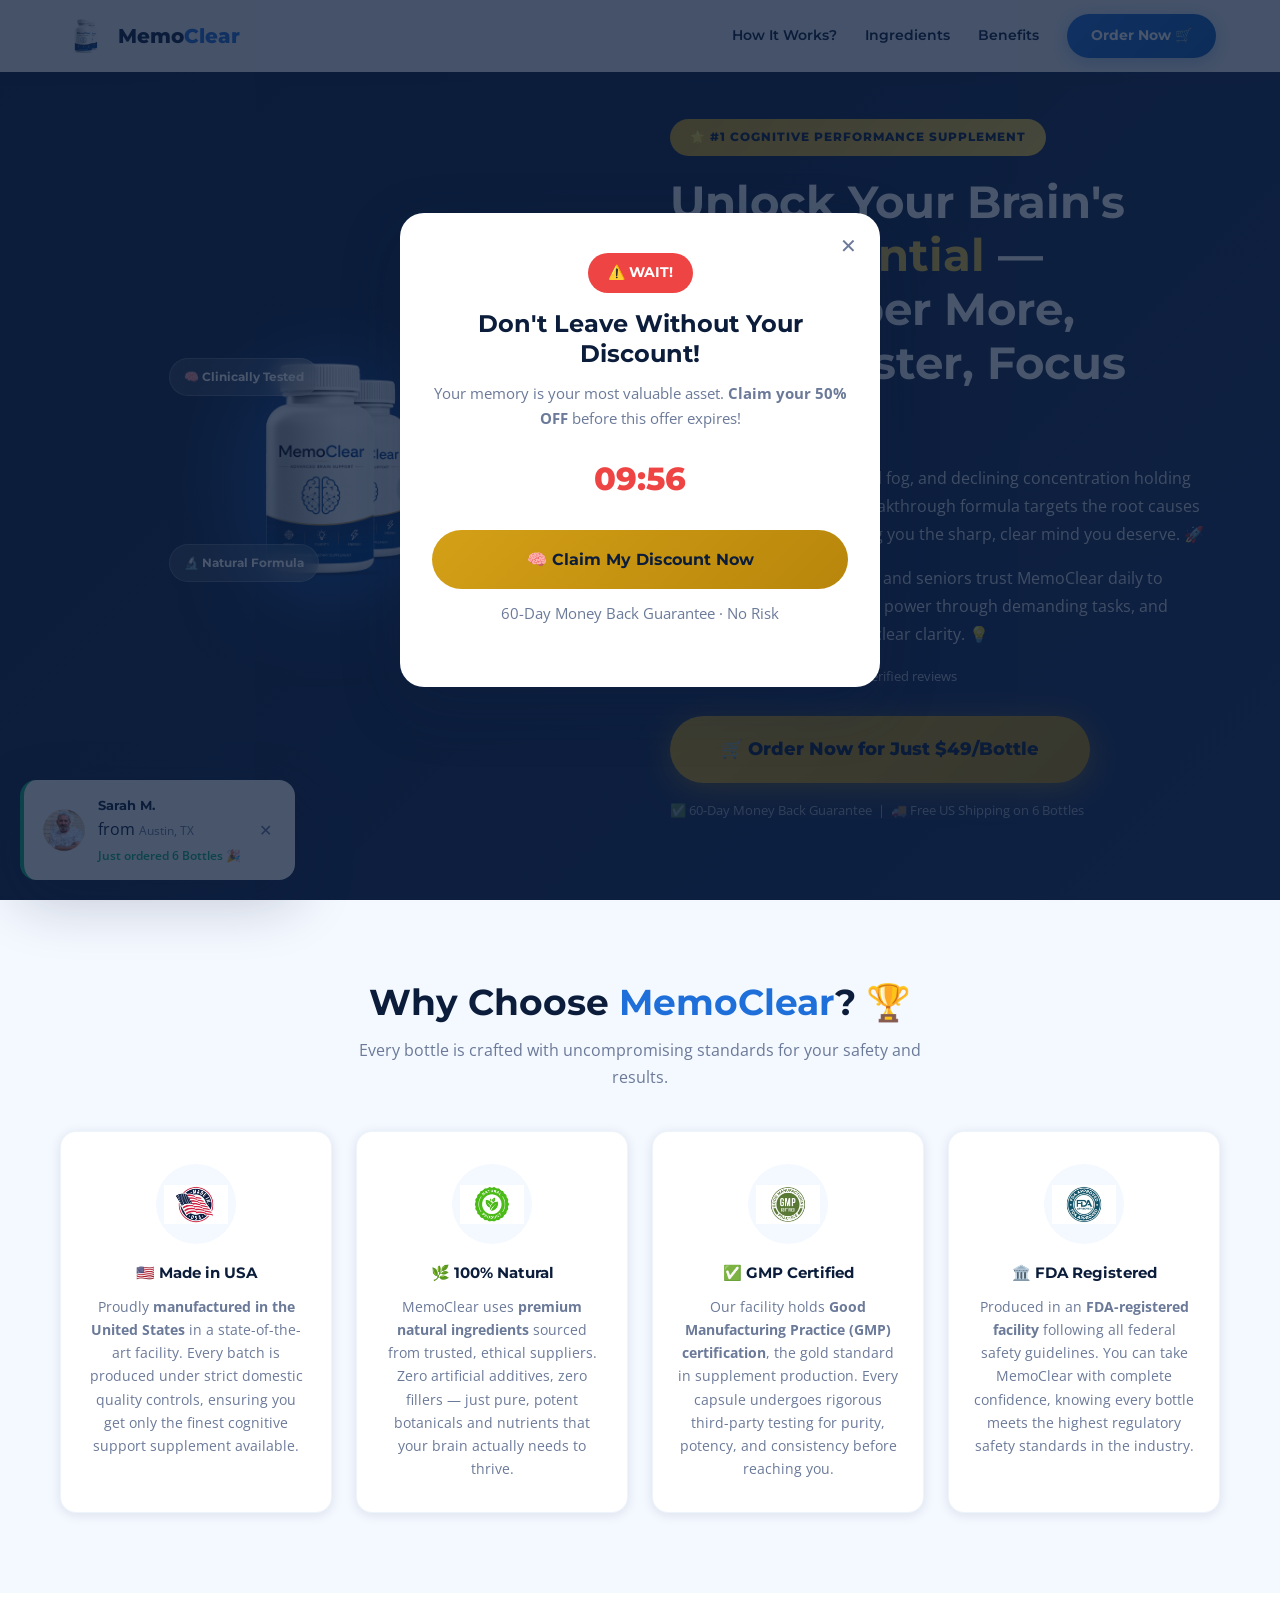
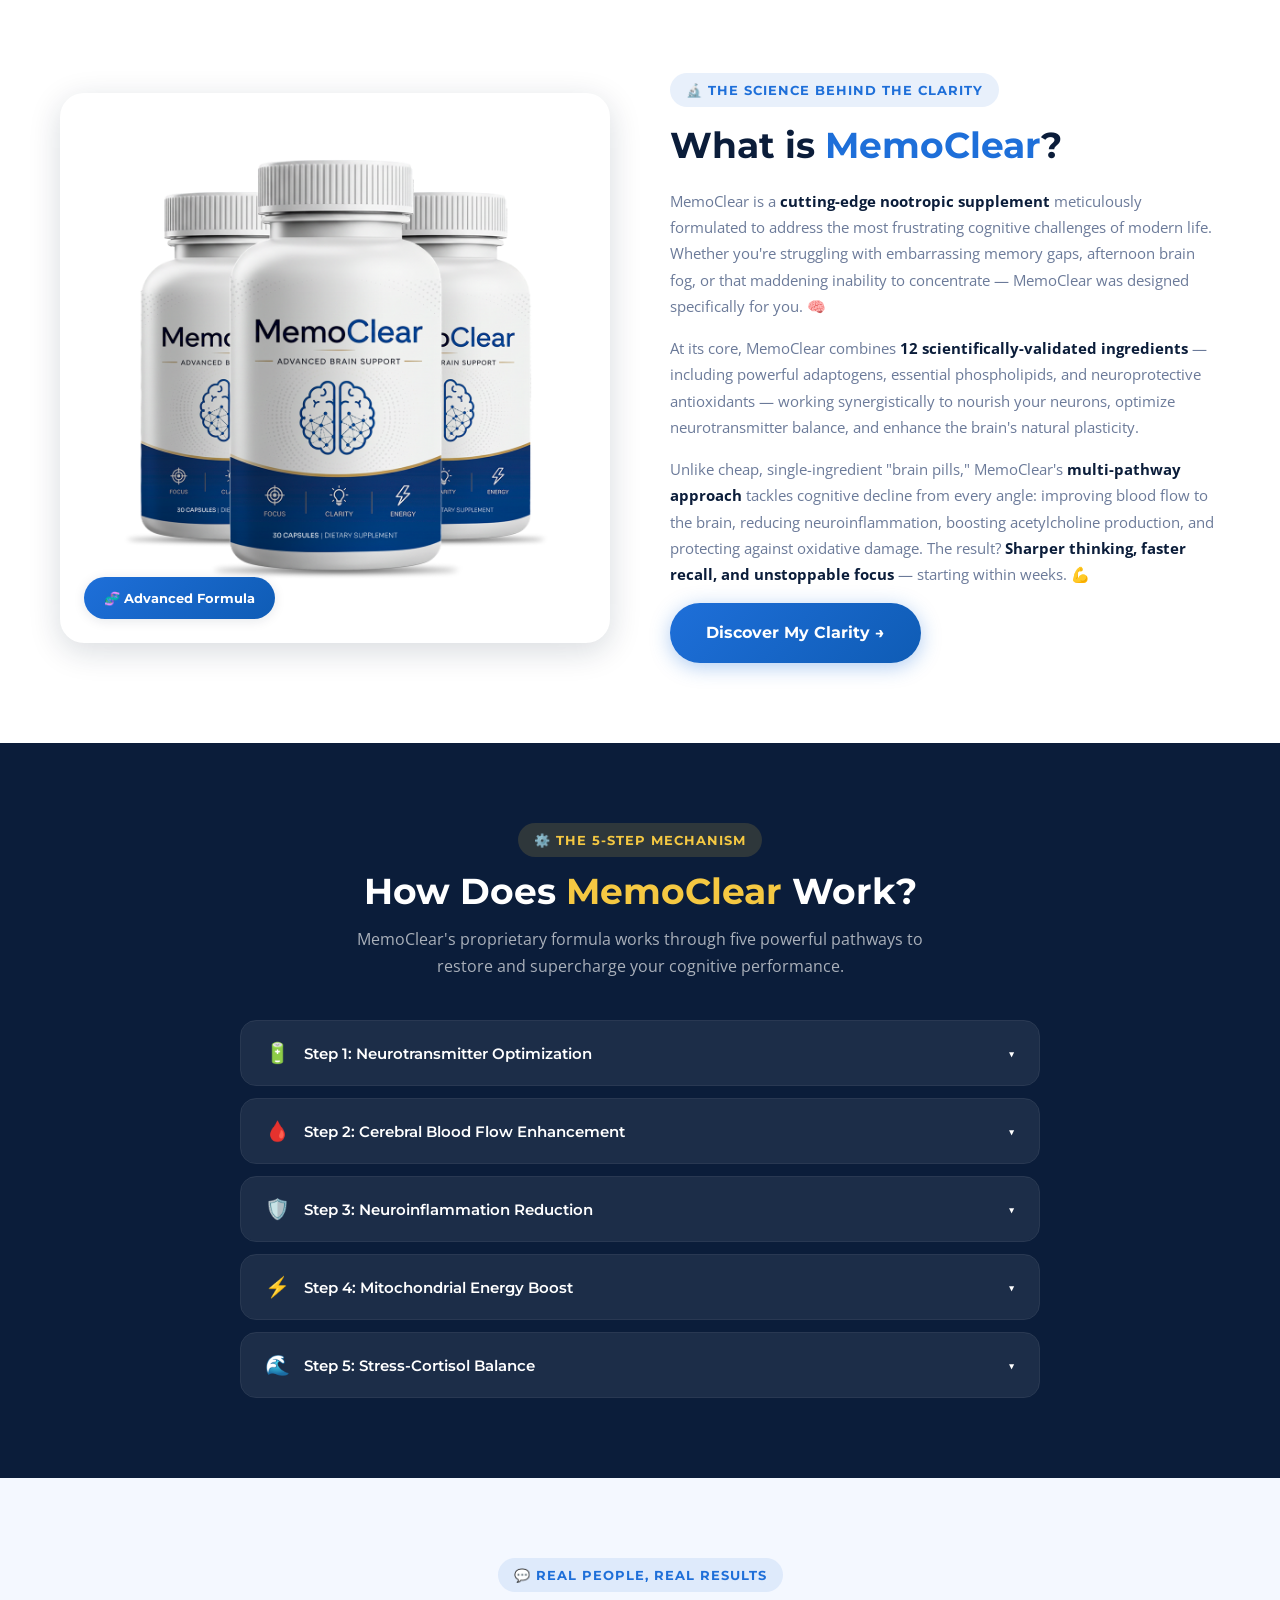
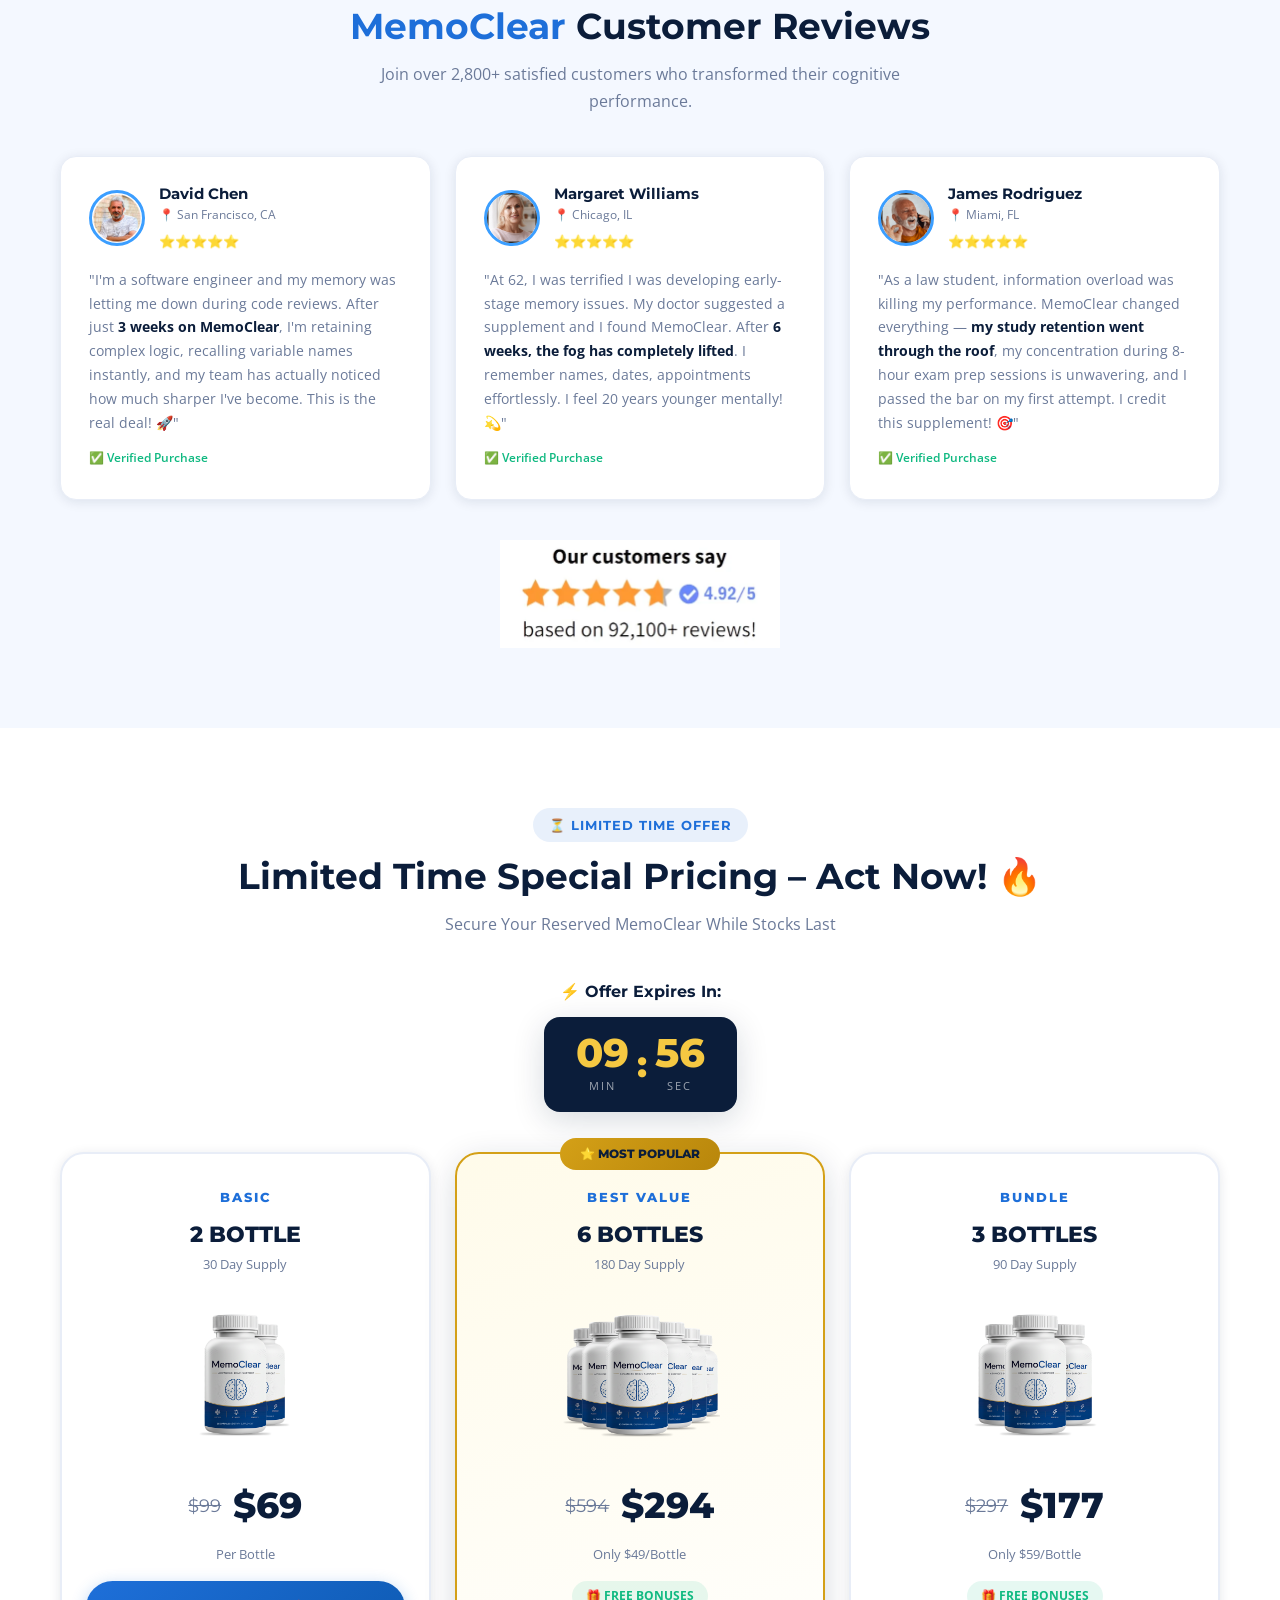
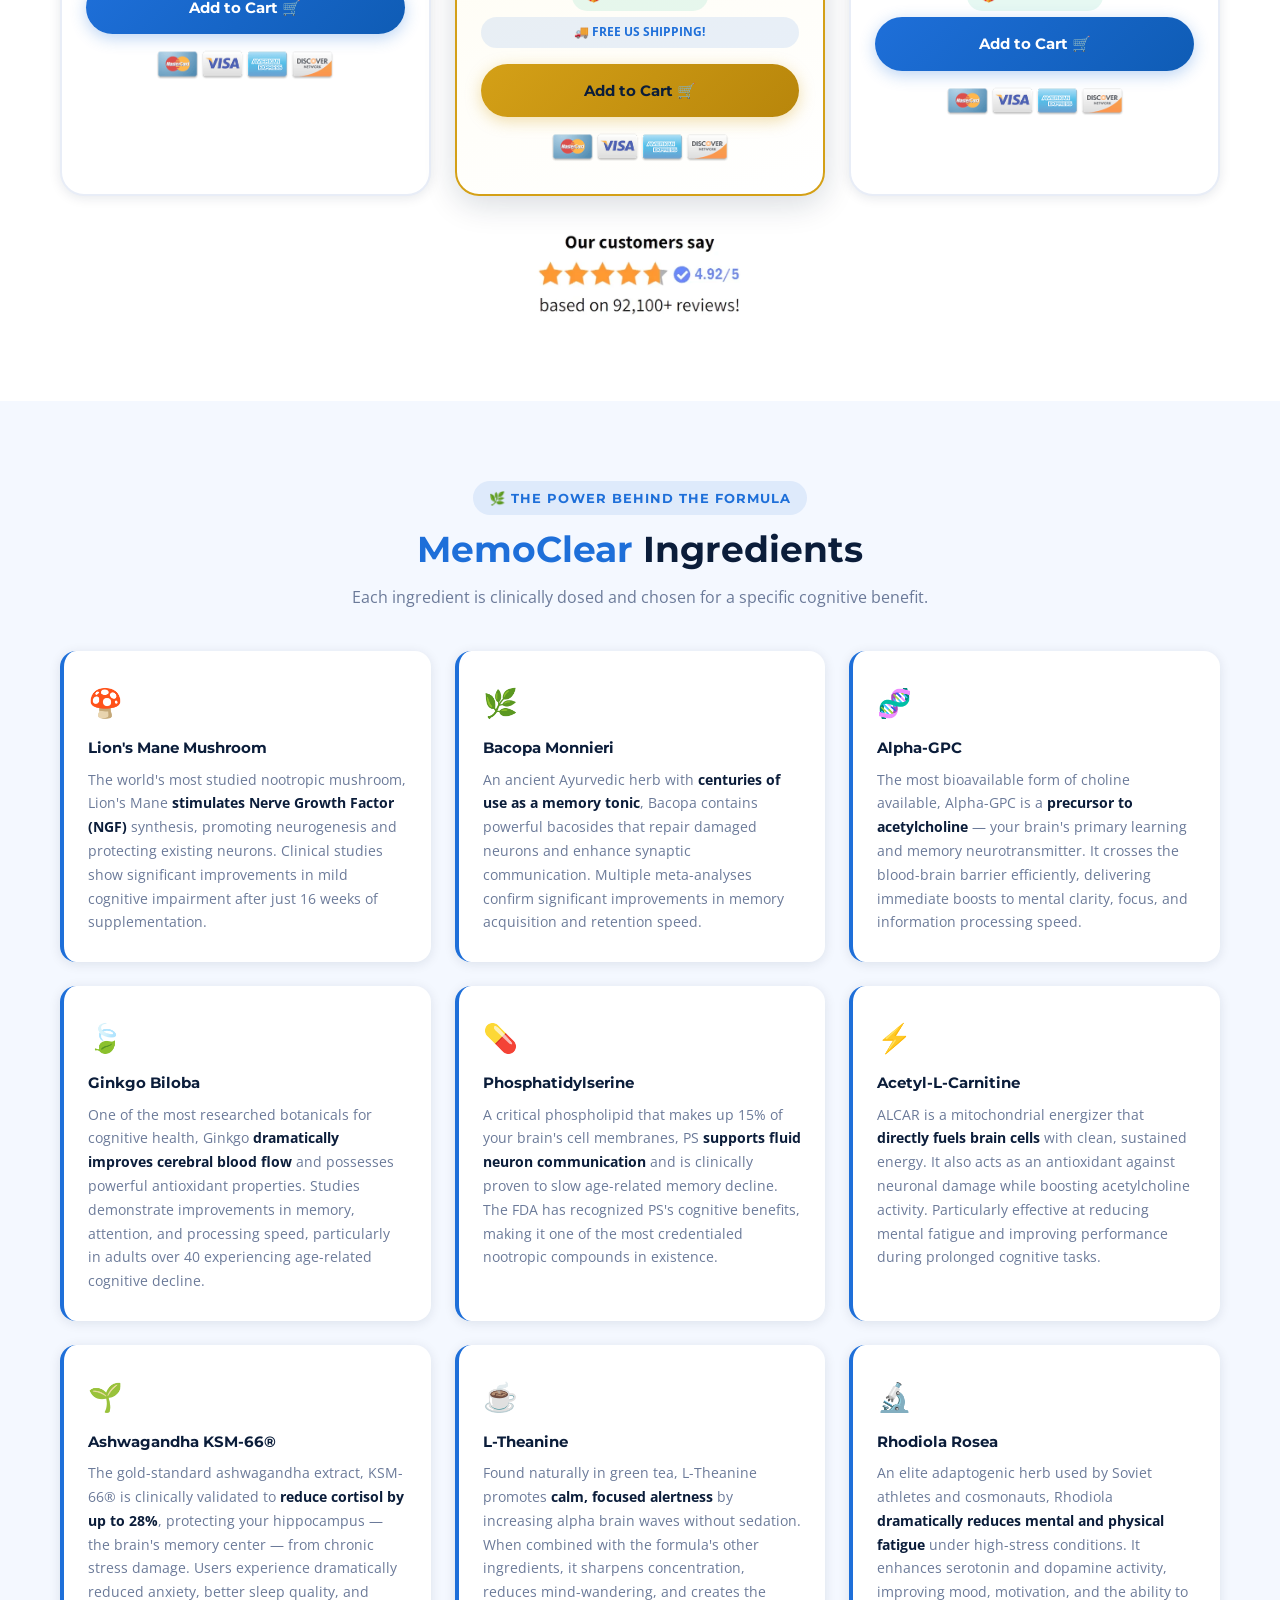
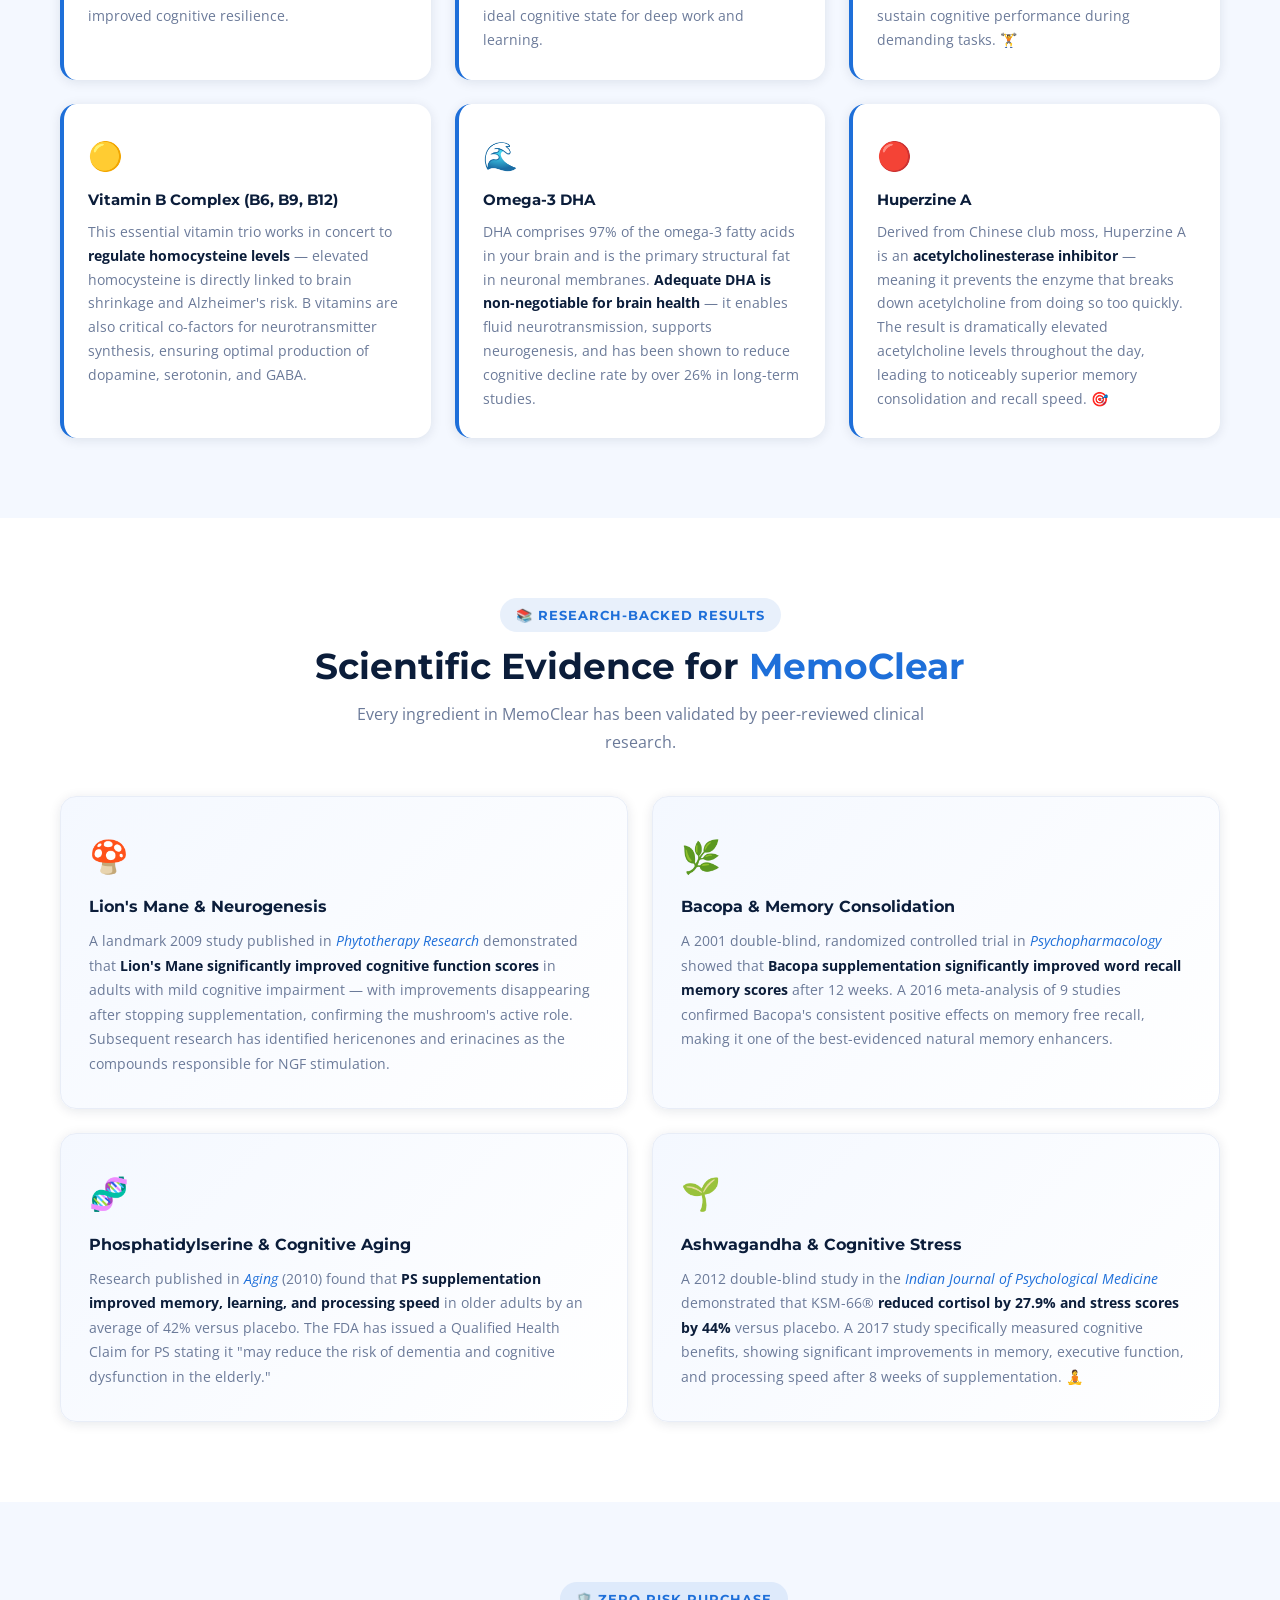
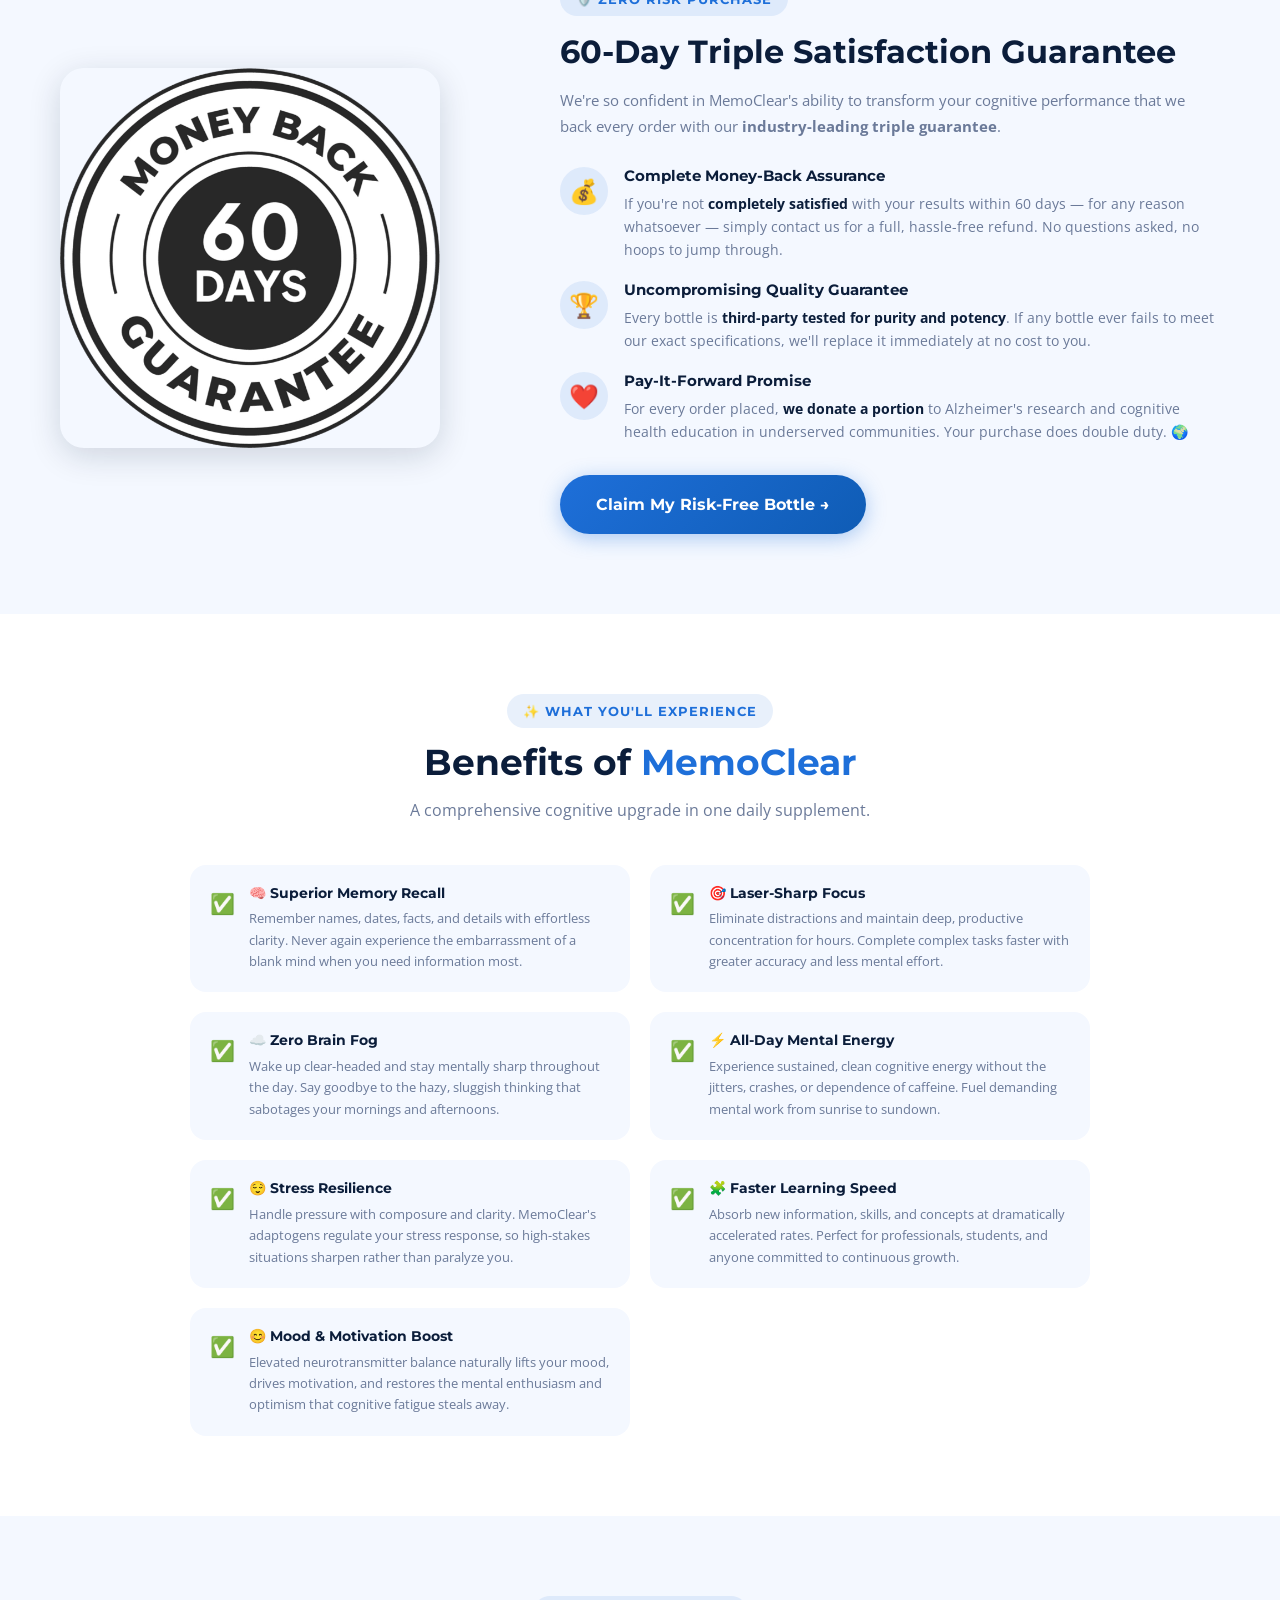
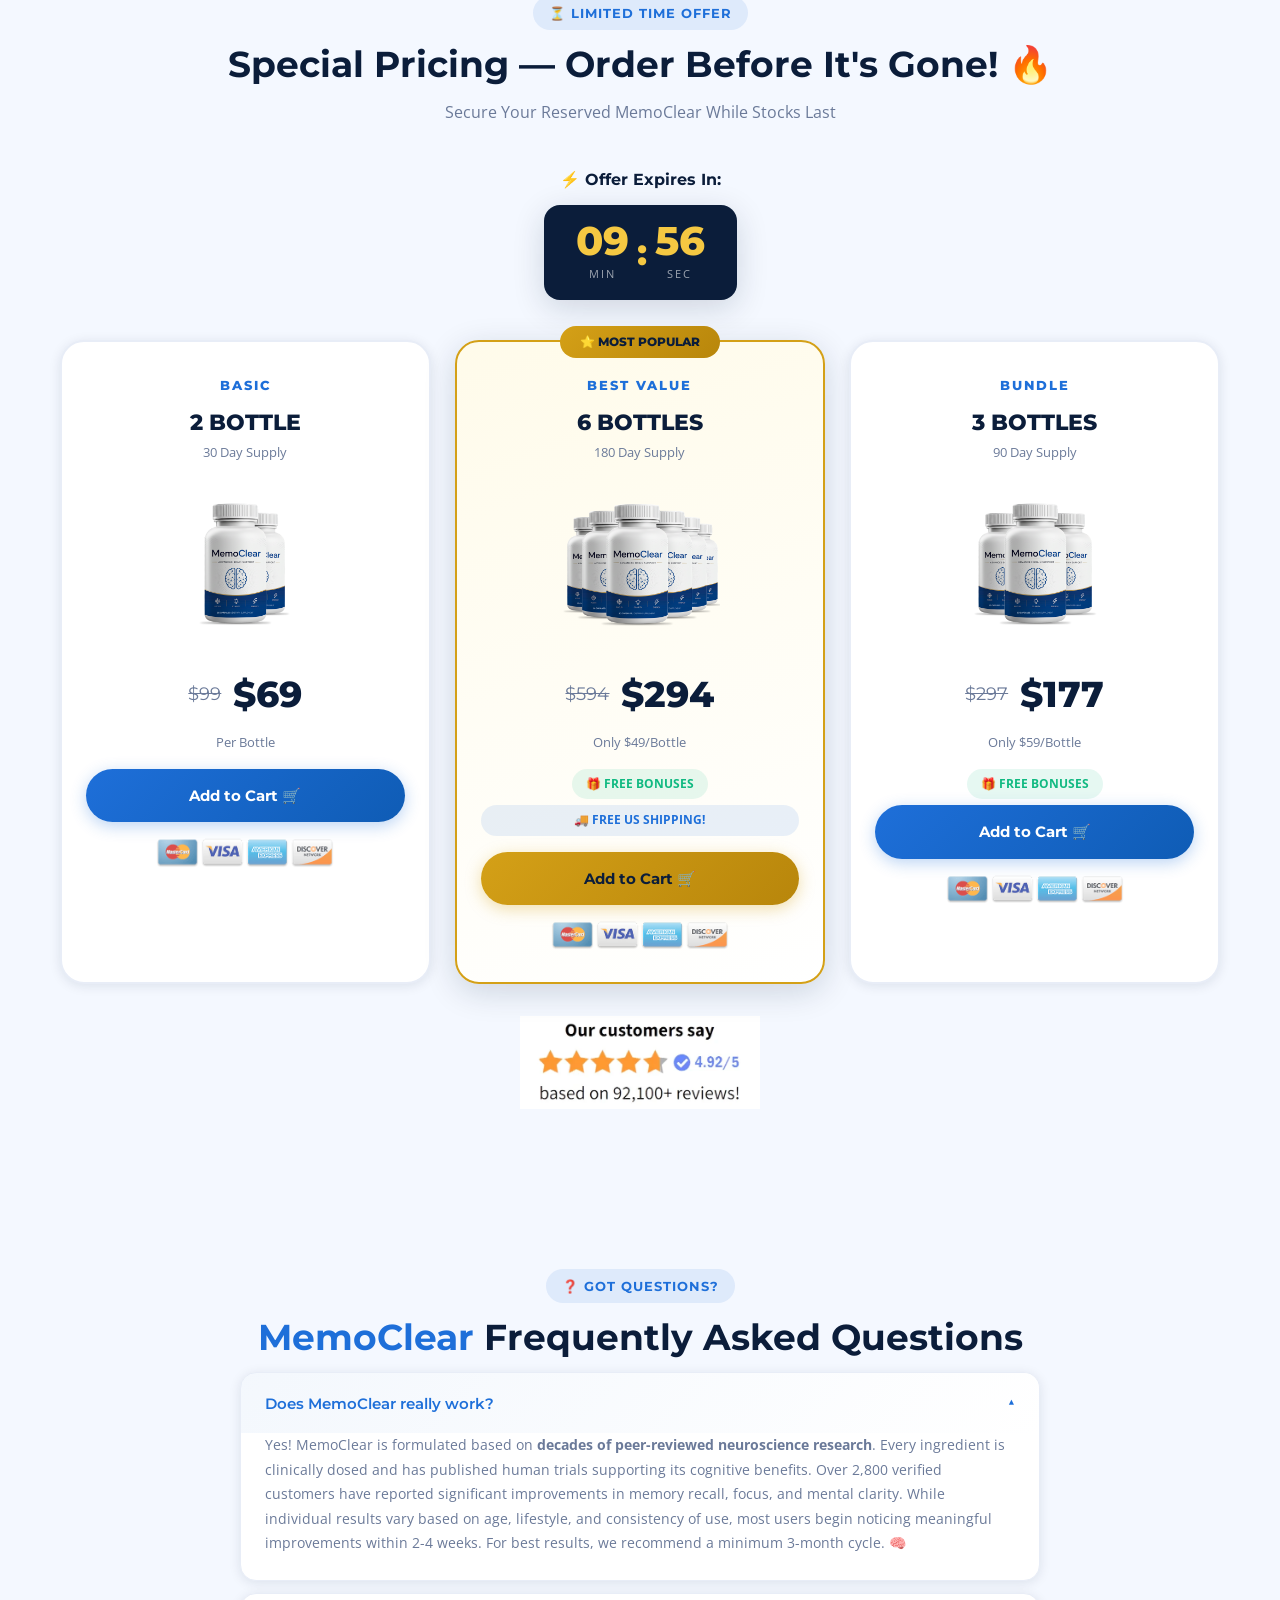
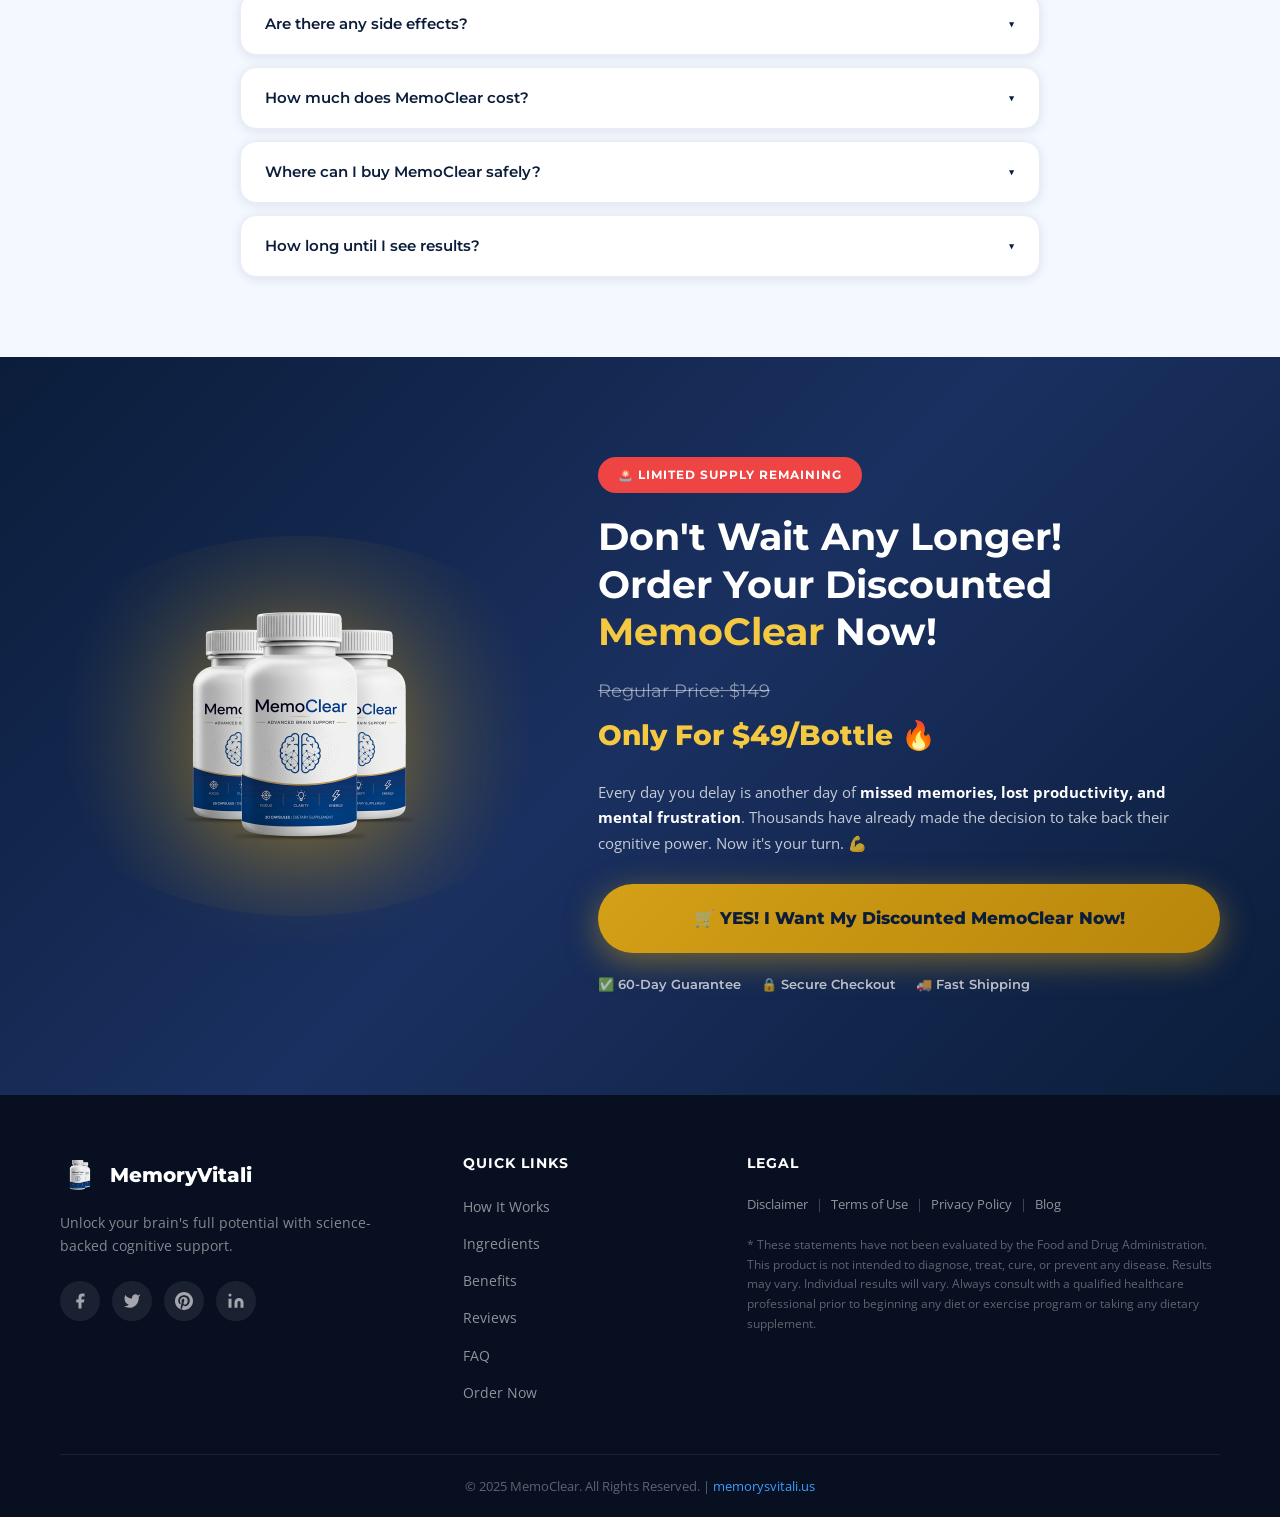
==== index.html @ 683a120f "Update index.html" ====
<!DOCTYPE html>
<html lang="en">
<head>
   <meta name="robots" content="noindex">
   
    
  <meta charset="UTF-8">
  <meta name="viewport" content="width=device-width, initial-scale=1.0, maximum-scale=5.0">
  <title>MemoClear® - #1 Memory & Brain Supplement for Mental Clarity</title>
  <meta name="description" content="MemoClear is the premium cognitive supplement that sharpens focus, boosts memory recall, and eliminates mental fog. Try risk-free with 60-day money-back guarantee.">
  <meta name="keywords" content="MemoClear, MemoClear official website, MemoClear buy, MemoClear official site, MemoClear review, MemoClear supplement">
  <link rel="canonical" href="https:memocllear.com">
  <link rel="icon" type="image/webp" href="images/3-frascos-53.png">
  <link rel="apple-touch-icon" href="images/MemoClear.webp">
  <link rel="manifest" href="manifest.json">

  <!-- Open Graph -->
  <meta property="og:title" content="MemoClear - #1 Memory & Brain Supplement">
  <meta property="og:description" content="Sharpen focus, boost memory recall, eliminate mental fog. Try MemoClear risk-free today!">
  <meta property="og:image" content="https:memocllear.comimages/MemoClear.webp">
  <meta property="og:url" content="https:memocllear.com">
  <meta property="og:type" content="product">

  <!-- Twitter Card -->
  <meta name="twitter:card" content="summary_large_image">
  <meta name="twitter:title" content="MemoClear - #1 Memory & Brain Supplement">
  <meta name="twitter:description" content="Sharpen focus, boost memory recall, eliminate mental fog.">
  <meta name="twitter:image" content="https:memocllear.comimages/MemoClear.webp">

  <!-- Schema.org Structured Data -->
  <script type="application/ld+json">
  {
    "@context": "https://schema.org",
    "@graph": [
      {
        "@type": "Product",
        "name": "MemoClear",
        "description": "Premium cognitive supplement for memory, focus and mental clarity",
        "brand": { "@type": "Brand", "name": "MemoClear" },
        "offers": {
          "@type": "Offer",
          "price": "49",
          "priceCurrency": "USD",
          "availability": "https://schema.org/InStock",
          "url": "https:memocllear.comOrder"
        },
        "aggregateRating": {
          "@type": "AggregateRating",
          "ratingValue": "4.9",
          "reviewCount": "2847"
        }
      },
      {
        "@type": "Organization",
        "name": "MemoClear",
        "url": "https:memocllear.com",
        "logo": "https:memocllear.comimages/MemoClear.webp"
      },
      {
        "@type": "FAQPage",
        "mainEntity": [
          {
            "@type": "Question",
            "name": "Does MemoClear really work?",
            "acceptedAnswer": {
              "@type": "Answer",
              "text": "Yes, MemoClear is backed by clinical research with natural ingredients proven to support cognitive function, memory recall and mental clarity."
            }
          }
        ]
      }
    ]
  }
  </script>

  <link rel="preconnect" href="https://fonts.googleapis.com">
  <link rel="preconnect" href="https://fonts.gstatic.com" crossorigin>
  <link href="https://fonts.googleapis.com/css2?family=Montserrat:wght@400;600;700;800;900&family=Open+Sans:wght@400;500;600&display=swap" rel="stylesheet">
  <link rel="stylesheet" href="styles.css">
</head>
<body>

<!-- ===== PURCHASE NOTIFICATION POPUP ===== -->
<div id="purchase-popup" class="purchase-popup" role="alert" aria-live="polite">
  <div class="popup-inner">
    <img src="images/review1.webp" alt="Customer" class="popup-avatar" loading="lazy">
    <div class="popup-text">
      <strong id="popup-name">Sarah M.</strong> from <span id="popup-city">Austin, TX</span>
      <p>Just ordered 6 Bottles! 🎉</p>
    </div>
    <button class="popup-close" onclick="closePurchasePopup()" aria-label="Close">✕</button>
  </div>
</div>

<!-- ===== EXIT INTENT / SCROLL POPUP ===== -->
<div id="exit-popup" class="exit-popup-overlay" role="dialog" aria-modal="true" aria-labelledby="exit-popup-title">
  <div class="exit-popup-box">
    <button class="exit-popup-close" onclick="closeExitPopup()" aria-label="Close popup">
      <a href="/Order">✕</a>
    </button>
    <div class="exit-popup-badge">⚠️ WAIT!</div>
    <h3 id="exit-popup-title">Don't Leave Without Your Discount!</h3>
    <p>Your memory is your most valuable asset. <strong>Claim your 50% OFF</strong> before this offer expires!</p>
    <div class="exit-timer-mini" id="exit-timer-mini">09:58</div>
    <a href="/Order" class="exit-popup-cta">🧠 Claim My Discount Now</a>
    <p class="exit-popup-small">60-Day Money Back Guarantee · No Risk</p>
  </div>
</div>

<!-- ===== SECTION 1: NAVIGATION ===== -->
<header class="navbar" id="navbar">
  <div class="nav-container">
    <a href="/" class="nav-logo" aria-label="MemoClear Home">
      <img src="images/2-frascos-70.png" alt="MemoClear Logo" class="logo-img" loading="eager">
      <span class="logo-text">Memo<span class="logo-accent">Clear</span></span>
    </a>
    <nav class="nav-links" id="nav-links" role="navigation" aria-label="Main navigation">
      <a href="#how-it-works" class="nav-link">How It Works?</a>
      <a href="#ingredients" class="nav-link">Ingredients</a>
      <a href="#benefits" class="nav-link">Benefits</a>
      <a href="/Order" class="nav-cta-btn">Order Now 🛒</a>
    </nav>
    <button class="hamburger" id="hamburger" aria-label="Toggle menu" aria-expanded="false">
      <span></span><span></span><span></span>
    </button>
  </div>
</header>

<!-- ===== SECTION 2: HERO ===== -->
<main>
<section class="hero-section" id="hero">
  <div class="hero-particles" id="hero-particles"></div>
  <div class="hero-container">
    <div class="hero-image-col">
      <div class="hero-bottle-wrap">
        <div class="hero-glow"></div>
        <img src="images/2-frascos-70.png" alt="MemoClear Brain Supplement Bottle" class="hero-bottle" id="hero-bottle" loading="eager">
        <div class="hero-badge hero-badge-1">🧠 Clinically Tested</div>
        <div class="hero-badge hero-badge-2">⭐ 4.9/5 Rating</div>
        <div class="hero-badge hero-badge-3">🔬 Natural Formula</div>
      </div>
    </div>
    <div class="hero-content-col">
      <div class="hero-tag">🌟 #1 Cognitive Performance Supplement</div>
      <h1 class="hero-h1">Unlock Your Brain's <span class="hero-highlight">Full Potential</span> — Remember More, Think Faster, Focus Longer</h1>
      <p class="hero-desc">Are <strong>memory lapses</strong>, mental fog, and declining concentration holding you back? MemoClear's breakthrough formula targets the root causes of cognitive decline — giving you the sharp, clear mind you deserve. 🚀</p>
      <p class="hero-desc">Thousands of professionals and seniors trust MemoClear daily to <strong>reclaim their mental edge</strong>, power through demanding tasks, and experience life with crystal-clear clarity. 💡</p>
      <div class="hero-stars">⭐⭐⭐⭐⭐ <span>4.9/5 from 2,847+ verified reviews</span></div>
      <a href="/Order" class="hero-cta-btn">🛒 Order Now for Just $49/Bottle</a>
      <p class="hero-sub">✅ 60-Day Money Back Guarantee &nbsp;|&nbsp; 🚚 Free US Shipping on 6 Bottles</p>
    </div>
  </div>
</section>

<!-- ===== SECTION 3: WHY CHOOSE US ===== -->
<section class="why-section" id="why">
  <div class="container">
    <h2 class="section-heading">Why Choose <span>MemoClear</span>? 🏆</h2>
    <p class="section-sub">Every bottle is crafted with uncompromising standards for your safety and results.</p>
    <div class="why-grid">
      <div class="why-card" data-aos>
        <div class="why-card-img-wrap">
          <img src="images/madeinusa.webp" alt="Made in USA - MemoClear manufactured in America" loading="lazy">
        </div>
        <h3>🇺🇸 Made in USA</h3>
        <p>Proudly <strong>manufactured in the United States</strong> in a state-of-the-art facility. Every batch is produced under strict domestic quality controls, ensuring you get only the finest cognitive support supplement available.</p>
      </div>
      <div class="why-card" data-aos>
        <div class="why-card-img-wrap">
          <img src="images/naturalproduct.webp" alt="100% Natural Premium Quality Ingredients" loading="lazy">
        </div>
        <h3>🌿 100% Natural</h3>
        <p>MemoClear uses <strong>premium natural ingredients</strong> sourced from trusted, ethical suppliers. Zero artificial additives, zero fillers — just pure, potent botanicals and nutrients that your brain actually needs to thrive.</p>
      </div>
      <div class="why-card" data-aos>
        <div class="why-card-img-wrap">
          <img src="images/gmp.webp" alt="GMP Certified Quality Tested" loading="lazy">
        </div>
        <h3>✅ GMP Certified</h3>
        <p>Our facility holds <strong>Good Manufacturing Practice (GMP) certification</strong>, the gold standard in supplement production. Every capsule undergoes rigorous third-party testing for purity, potency, and consistency before reaching you.</p>
      </div>
      <div class="why-card" data-aos>
        <div class="why-card-img-wrap">
          <img src="images/fda.webp" alt="FDA Approved Facility Safety Guaranteed" loading="lazy">
        </div>
        <h3>🏛️ FDA Registered</h3>
        <p>Produced in an <strong>FDA-registered facility</strong> following all federal safety guidelines. You can take MemoClear with complete confidence, knowing every bottle meets the highest regulatory safety standards in the industry.</p>
      </div>
    </div>
  </div>
</section>

<!-- ===== SECTION 4: WHAT IS MemoClear ===== -->
<section class="what-is-section" id="what-is">
  <div class="container">
    <div class="what-is-grid">
      <div class="what-is-img-col" data-aos>
        <div class="what-is-img-wrap">
          <img src="images/3-frascos-53.png" alt="MemoClear Brain Support Supplement" loading="lazy">
          <div class="what-is-img-badge">🧬 Advanced Formula</div>
        </div>
      </div>
      <div class="what-is-text-col" data-aos>
        <div class="section-label">🔬 The Science Behind the Clarity</div>
        <h2>What is <span>MemoClear</span>?</h2>
        <p>MemoClear is a <strong>cutting-edge nootropic supplement</strong> meticulously formulated to address the most frustrating cognitive challenges of modern life. Whether you're struggling with embarrassing memory gaps, afternoon brain fog, or that maddening inability to concentrate — MemoClear was designed specifically for you. 🧠</p>
        <p>At its core, MemoClear combines <strong>12 scientifically-validated ingredients</strong> — including powerful adaptogens, essential phospholipids, and neuroprotective antioxidants — working synergistically to nourish your neurons, optimize neurotransmitter balance, and enhance the brain's natural plasticity.</p>
        <p>Unlike cheap, single-ingredient "brain pills," MemoClear's <strong>multi-pathway approach</strong> tackles cognitive decline from every angle: improving blood flow to the brain, reducing neuroinflammation, boosting acetylcholine production, and protecting against oxidative damage. The result? <strong>Sharper thinking, faster recall, and unstoppable focus</strong> — starting within weeks. 💪</p>
        <a href="/Order" class="btn-primary">Discover My Clarity →</a>
      </div>
    </div>
  </div>
</section>

<!-- ===== SECTION 5: HOW IT WORKS ===== -->
<section class="how-works-section" id="how-it-works">
  <div class="container">
    <div class="section-label-center">⚙️ The 5-Step Mechanism</div>
    <h2 class="section-heading">How Does <span>MemoClear</span> Work?</h2>
    <p class="section-sub">MemoClear's proprietary formula works through five powerful pathways to restore and supercharge your cognitive performance.</p>
    <div class="accordion-list" id="how-accordion">
      <div class="accordion-item" data-aos>
        <button class="accordion-btn" aria-expanded="false">
          <span class="acc-icon">🔋</span>
          <span>Step 1: Neurotransmitter Optimization</span>
          <span class="acc-arrow">▼</span>
        </button>
        <div class="accordion-body">
          <p>MemoClear's first line of action is <strong>boosting acetylcholine</strong> — the brain's primary memory neurotransmitter. Ingredients like Alpha-GPC and Bacopa Monnieri dramatically increase acetylcholine synthesis, enabling faster signal transmission between neurons. This translates directly into <strong>quicker information retrieval, sharper learning, and improved working memory</strong>. Most users notice a significant improvement in recall speed within the first 2-3 weeks.</p>
        </div>
      </div>
      <div class="accordion-item" data-aos>
        <button class="accordion-btn" aria-expanded="false">
          <span class="acc-icon">🩸</span>
          <span>Step 2: Cerebral Blood Flow Enhancement</span>
          <span class="acc-arrow">▼</span>
        </button>
        <div class="accordion-body">
          <p>Your brain consumes 20% of your body's energy but receives only the blood flow you give it. MemoClear contains <strong>Ginkgo Biloba and Vinpocetine</strong> — two proven vasodilators that increase cerebral circulation by up to 25%. More blood means more oxygen and glucose delivered to your neurons, resulting in <strong>dramatically reduced brain fog, enhanced mental stamina, and the ability to sustain peak cognitive performance</strong> for hours longer than before.</p>
        </div>
      </div>
      <div class="accordion-item" data-aos>
        <button class="accordion-btn" aria-expanded="false">
          <span class="acc-icon">🛡️</span>
          <span>Step 3: Neuroinflammation Reduction</span>
          <span class="acc-arrow">▼</span>
        </button>
        <div class="accordion-body">
          <p>Chronic low-grade brain inflammation is one of the leading — yet least discussed — causes of cognitive decline. MemoClear's <strong>Lion's Mane Mushroom and Curcumin complex</strong> powerfully suppresses neuroinflammatory pathways, protecting your neurons from damage while simultaneously stimulating Nerve Growth Factor (NGF) production. This means your brain doesn't just feel clearer today — it's <strong>actively rebuilding and strengthening its neural networks</strong> for the long term.</p>
        </div>
      </div>
      <div class="accordion-item" data-aos>
        <button class="accordion-btn" aria-expanded="false">
          <span class="acc-icon">⚡</span>
          <span>Step 4: Mitochondrial Energy Boost</span>
          <span class="acc-arrow">▼</span>
        </button>
        <div class="accordion-body">
          <p>Mental fatigue isn't weakness — it's your brain cells running low on energy. MemoClear includes <strong>Acetyl-L-Carnitine and CoQ10</strong>, which directly fuel your neurons' mitochondria (the cellular powerhouses). The result is a <strong>sustained, jitter-free cognitive energy boost</strong> — without the crash of caffeine or stimulants. Users report hours of clear-headed productivity and the ability to tackle complex mental tasks that previously felt overwhelming. 🔥</p>
        </div>
      </div>
      <div class="accordion-item" data-aos>
        <button class="accordion-btn" aria-expanded="false">
          <span class="acc-icon">🌊</span>
          <span>Step 5: Stress-Cortisol Balance</span>
          <span class="acc-arrow">▼</span>
        </button>
        <div class="accordion-body">
          <p>Chronic stress is a silent brain destroyer — elevated cortisol literally shrinks the hippocampus (your memory center). MemoClear's <strong>Ashwagandha KSM-66® and L-Theanine</strong> work together to normalize your cortisol response, promote calm alertness, and protect your memory centers from stress-induced damage. The outcome is a <strong>composed, focused mind</strong> that performs brilliantly under pressure — whether it's a major presentation, a critical exam, or any high-stakes cognitive challenge. 🧘</p>
        </div>
      </div>
    </div>
  </div>
</section>

<!-- ===== SECTION 6: CUSTOMER REVIEWS ===== -->
<section class="reviews-section" id="reviews">
  <div class="container">
    <div class="section-label-center">💬 Real People, Real Results</div>
    <h2 class="section-heading"><span>MemoClear</span> Customer Reviews</h2>
    <p class="section-sub">Join over 2,800+ satisfied customers who transformed their cognitive performance.</p>
    <div class="reviews-grid">
      <article class="review-card" data-aos>
        <div class="review-top">
          <img src="images/review1.webp" alt="David Chen - MemoClear customer review" class="review-avatar" loading="lazy">
          <div>
            <h4>David Chen</h4>
            <p class="review-location">📍 San Francisco, CA</p>
            <div class="review-stars">⭐⭐⭐⭐⭐</div>
          </div>
        </div>
        <p>"I'm a software engineer and my memory was letting me down during code reviews. After just <strong>3 weeks on MemoClear</strong>, I'm retaining complex logic, recalling variable names instantly, and my team has actually noticed how much sharper I've become. This is the real deal! 🚀"</p>
        <div class="review-verified">✅ Verified Purchase</div>
      </article>
      <article class="review-card" data-aos>
        <div class="review-top">
          <img src="images/review2.webp" alt="Margaret Williams - MemoClear customer review" class="review-avatar" loading="lazy">
          <div>
            <h4>Margaret Williams</h4>
            <p class="review-location">📍 Chicago, IL</p>
            <div class="review-stars">⭐⭐⭐⭐⭐</div>
          </div>
        </div>
        <p>"At 62, I was terrified I was developing early-stage memory issues. My doctor suggested a supplement and I found MemoClear. After <strong>6 weeks, the fog has completely lifted</strong>. I remember names, dates, appointments effortlessly. I feel 20 years younger mentally! 💫"</p>
        <div class="review-verified">✅ Verified Purchase</div>
      </article>
      <article class="review-card" data-aos>
        <div class="review-top">
          <img src="images/review3.webp" alt="James Rodriguez - MemoClear customer review" class="review-avatar" loading="lazy">
          <div>
            <h4>James Rodriguez</h4>
            <p class="review-location">📍 Miami, FL</p>
            <div class="review-stars">⭐⭐⭐⭐⭐</div>
          </div>
        </div>
        <p>"As a law student, information overload was killing my performance. MemoClear changed everything — <strong>my study retention went through the roof</strong>, my concentration during 8-hour exam prep sessions is unwavering, and I passed the bar on my first attempt. I credit this supplement! 🎯"</p>
        <div class="review-verified">✅ Verified Purchase</div>
      </article>
    </div>
    <div class="reviews-rating-img">
      <img src="images/5star.webp" alt="MemoClear 5-star rating from 2847 customers" loading="lazy">
    </div>
  </div>
</section>

<!-- ===== SECTION 7: PRICING ===== -->
<section class="pricing-section" id="pricing">
  <div class="container">
    <div class="section-label-center">⏳ Limited Time Offer</div>
    <h2 class="section-heading">Limited Time Special Pricing – Act Now! 🔥</h2>
    <p class="section-sub">Secure Your Reserved MemoClear While Stocks Last</p>
    <div class="countdown-wrap">
      <p class="countdown-label">⚡ Offer Expires In:</p>
      <div class="countdown-timer" id="countdown-timer-1">
        <div class="time-block"><span id="ct1-m">10</span><small>MIN</small></div>
        <div class="time-sep">:</div>
        <div class="time-block"><span id="ct1-s">00</span><small>SEC</small></div>
      </div>
    </div>
    <div class="pricing-grid">
      <!-- Card 1 -->
      <div class="pricing-card" data-aos>
        <div class="pricing-label">BASIC</div>
        <div class="pricing-bottles">2 BOTTLE</div>
        <div class="pricing-supply">30 Day Supply</div>
        <div class="pricing-img-wrap">
          <img src="images/2-frascos-70.png" alt="MemoClear 2 BOTTLE 30 Day Supply" loading="lazy">
        </div>
        <div class="pricing-price-row">
          <span class="price-old">$99</span>
          <span class="price-new">$69</span>
        </div>
        <div class="price-per">Per Bottle</div>
        <a href="/Order" class="pricing-cta-btn">Add to Cart 🛒</a>
        <img src="images/cards.png" alt="Payment methods accepted" class="payment-logos" loading="lazy">
      </div>
      <!-- Card 2 - MOST POPULAR -->
      <div class="pricing-card pricing-card-popular" data-aos>
        <div class="pricing-badge-popular">⭐ MOST POPULAR</div>
        <div class="pricing-label">BEST VALUE</div>
        <div class="pricing-bottles">6 BOTTLES</div>
        <div class="pricing-supply">180 Day Supply</div>
        <div class="pricing-img-wrap">
          <img src="images/6-frascos-55.png" alt="MemoClear 6 Bottles 180 Day Supply" loading="lazy">
        </div>
        <div class="pricing-price-row">
          <span class="price-old">$594</span>
          <span class="price-new">$294</span>
        </div>
        <div class="price-per">Only $49/Bottle</div>
        <div class="pricing-bonus-badge">🎁 FREE BONUSES</div>
        <div class="pricing-ship-badge">🚚 FREE US SHIPPING!</div>
        <a href="/Order" class="pricing-cta-btn pricing-cta-popular">Add to Cart 🛒</a>
        <img src="images/cards.png" alt="Payment methods accepted" class="payment-logos" loading="lazy">
      </div>
      <!-- Card 3 -->
      <div class="pricing-card" data-aos>
        <div class="pricing-label">BUNDLE</div>
        <div class="pricing-bottles">3 BOTTLES</div>
        <div class="pricing-supply">90 Day Supply</div>
        <div class="pricing-img-wrap">
          <img src="images/3-frascos-53.png" alt="MemoClear 3 Bottles 90 Day Supply" loading="lazy">
        </div>
        <div class="pricing-price-row">
          <span class="price-old">$297</span>
          <span class="price-new">$177</span>
        </div>
        <div class="price-per">Only $59/Bottle</div>
        <div class="pricing-bonus-badge">🎁 FREE BONUSES</div>
        <a href="/Order" class="pricing-cta-btn">Add to Cart 🛒</a>
        <img src="images/cards.png" alt="Payment methods accepted" class="payment-logos" loading="lazy">
      </div>
    </div>
    <div class="pricing-stars">
      <img src="images/5star.webp" alt="5 star rating MemoClear" loading="lazy">
    </div>
    
  </div>
</section>



<!-- ===== SECTION 9: INGREDIENTS ===== -->
<section class="ingredients-section" id="ingredients">
  <div class="container">
    <div class="section-label-center">🌿 The Power Behind the Formula</div>
    <h2 class="section-heading"><span>MemoClear</span> Ingredients</h2>
    <p class="section-sub">Each ingredient is clinically dosed and chosen for a specific cognitive benefit.</p>
    <div class="ingredients-grid">
      <div class="ingredient-card" data-aos>
        <div class="ing-icon">🍄</div>
        <h3>Lion's Mane Mushroom</h3>
        <p>The world's most studied nootropic mushroom, Lion's Mane <strong>stimulates Nerve Growth Factor (NGF)</strong> synthesis, promoting neurogenesis and protecting existing neurons. Clinical studies show significant improvements in mild cognitive impairment after just 16 weeks of supplementation.</p>
      </div>
      <div class="ingredient-card" data-aos>
        <div class="ing-icon">🌿</div>
        <h3>Bacopa Monnieri</h3>
        <p>An ancient Ayurvedic herb with <strong>centuries of use as a memory tonic</strong>, Bacopa contains powerful bacosides that repair damaged neurons and enhance synaptic communication. Multiple meta-analyses confirm significant improvements in memory acquisition and retention speed.</p>
      </div>
      <div class="ingredient-card" data-aos>
        <div class="ing-icon">🧬</div>
        <h3>Alpha-GPC</h3>
        <p>The most bioavailable form of choline available, Alpha-GPC is a <strong>precursor to acetylcholine</strong> — your brain's primary learning and memory neurotransmitter. It crosses the blood-brain barrier efficiently, delivering immediate boosts to mental clarity, focus, and information processing speed.</p>
      </div>
      <div class="ingredient-card" data-aos>
        <div class="ing-icon">🍃</div>
        <h3>Ginkgo Biloba</h3>
        <p>One of the most researched botanicals for cognitive health, Ginkgo <strong>dramatically improves cerebral blood flow</strong> and possesses powerful antioxidant properties. Studies demonstrate improvements in memory, attention, and processing speed, particularly in adults over 40 experiencing age-related cognitive decline.</p>
      </div>
      <div class="ingredient-card" data-aos>
        <div class="ing-icon">💊</div>
        <h3>Phosphatidylserine</h3>
        <p>A critical phospholipid that makes up 15% of your brain's cell membranes, PS <strong>supports fluid neuron communication</strong> and is clinically proven to slow age-related memory decline. The FDA has recognized PS's cognitive benefits, making it one of the most credentialed nootropic compounds in existence.</p>
      </div>
      <div class="ingredient-card" data-aos>
        <div class="ing-icon">⚡</div>
        <h3>Acetyl-L-Carnitine</h3>
        <p>ALCAR is a mitochondrial energizer that <strong>directly fuels brain cells</strong> with clean, sustained energy. It also acts as an antioxidant against neuronal damage while boosting acetylcholine activity. Particularly effective at reducing mental fatigue and improving performance during prolonged cognitive tasks.</p>
      </div>
      <div class="ingredient-card" data-aos>
        <div class="ing-icon">🌱</div>
        <h3>Ashwagandha KSM-66®</h3>
        <p>The gold-standard ashwagandha extract, KSM-66® is clinically validated to <strong>reduce cortisol by up to 28%</strong>, protecting your hippocampus — the brain's memory center — from chronic stress damage. Users experience dramatically reduced anxiety, better sleep quality, and improved cognitive resilience.</p>
      </div>
      <div class="ingredient-card" data-aos>
        <div class="ing-icon">☕</div>
        <h3>L-Theanine</h3>
        <p>Found naturally in green tea, L-Theanine promotes <strong>calm, focused alertness</strong> by increasing alpha brain waves without sedation. When combined with the formula's other ingredients, it sharpens concentration, reduces mind-wandering, and creates the ideal cognitive state for deep work and learning.</p>
      </div>
      <div class="ingredient-card" data-aos>
        <div class="ing-icon">🔬</div>
        <h3>Rhodiola Rosea</h3>
        <p>An elite adaptogenic herb used by Soviet athletes and cosmonauts, Rhodiola <strong>dramatically reduces mental and physical fatigue</strong> under high-stress conditions. It enhances serotonin and dopamine activity, improving mood, motivation, and the ability to sustain cognitive performance during demanding tasks. 🏋️</p>
      </div>
      <div class="ingredient-card" data-aos>
        <div class="ing-icon">🟡</div>
        <h3>Vitamin B Complex (B6, B9, B12)</h3>
        <p>This essential vitamin trio works in concert to <strong>regulate homocysteine levels</strong> — elevated homocysteine is directly linked to brain shrinkage and Alzheimer's risk. B vitamins are also critical co-factors for neurotransmitter synthesis, ensuring optimal production of dopamine, serotonin, and GABA.</p>
      </div>
      <div class="ingredient-card" data-aos>
        <div class="ing-icon">🌊</div>
        <h3>Omega-3 DHA</h3>
        <p>DHA comprises 97% of the omega-3 fatty acids in your brain and is the primary structural fat in neuronal membranes. <strong>Adequate DHA is non-negotiable for brain health</strong> — it enables fluid neurotransmission, supports neurogenesis, and has been shown to reduce cognitive decline rate by over 26% in long-term studies.</p>
      </div>
      <div class="ingredient-card" data-aos>
        <div class="ing-icon">🔴</div>
        <h3>Huperzine A</h3>
        <p>Derived from Chinese club moss, Huperzine A is an <strong>acetylcholinesterase inhibitor</strong> — meaning it prevents the enzyme that breaks down acetylcholine from doing so too quickly. The result is dramatically elevated acetylcholine levels throughout the day, leading to noticeably superior memory consolidation and recall speed. 🎯</p>
      </div>
    </div>
  </div>
</section>

<!-- ===== SECTION 10: SCIENTIFIC EVIDENCE ===== -->
<section class="science-section" id="science">
  <div class="container">
    <div class="section-label-center">📚 Research-Backed Results</div>
    <h2 class="section-heading">Scientific Evidence for <span>MemoClear</span></h2>
    <p class="section-sub">Every ingredient in MemoClear has been validated by peer-reviewed clinical research.</p>
    <div class="science-grid">
      <div class="science-card" data-aos>
        <div class="science-icon">🍄</div>
        <h3>Lion's Mane & Neurogenesis</h3>
        <p>A landmark 2009 study published in <em>Phytotherapy Research</em> demonstrated that <strong>Lion's Mane significantly improved cognitive function scores</strong> in adults with mild cognitive impairment — with improvements disappearing after stopping supplementation, confirming the mushroom's active role. Subsequent research has identified hericenones and erinacines as the compounds responsible for NGF stimulation.</p>
      </div>
      <div class="science-card" data-aos>
        <div class="science-icon">🌿</div>
        <h3>Bacopa & Memory Consolidation</h3>
        <p>A 2001 double-blind, randomized controlled trial in <em>Psychopharmacology</em> showed that <strong>Bacopa supplementation significantly improved word recall memory scores</strong> after 12 weeks. A 2016 meta-analysis of 9 studies confirmed Bacopa's consistent positive effects on memory free recall, making it one of the best-evidenced natural memory enhancers.</p>
      </div>
      <div class="science-card" data-aos>
        <div class="science-icon">🧬</div>
        <h3>Phosphatidylserine & Cognitive Aging</h3>
        <p>Research published in <em>Aging</em> (2010) found that <strong>PS supplementation improved memory, learning, and processing speed</strong> in older adults by an average of 42% versus placebo. The FDA has issued a Qualified Health Claim for PS stating it "may reduce the risk of dementia and cognitive dysfunction in the elderly."</p>
      </div>
      <div class="science-card" data-aos>
        <div class="science-icon">🌱</div>
        <h3>Ashwagandha & Cognitive Stress</h3>
        <p>A 2012 double-blind study in the <em>Indian Journal of Psychological Medicine</em> demonstrated that KSM-66® <strong>reduced cortisol by 27.9% and stress scores by 44%</strong> versus placebo. A 2017 study specifically measured cognitive benefits, showing significant improvements in memory, executive function, and processing speed after 8 weeks of supplementation. 🧘</p>
      </div>
    </div>
  </div>
</section>

<!-- ===== SECTION 11: MONEY BACK GUARANTEE ===== -->
<section class="guarantee-section" id="guarantee">
  <div class="container">
    <div class="guarantee-grid">
      <div class="guarantee-img-col" data-aos>
        <div class="guarantee-img-wrap">
          <img src="images/moneybackguarantee.webp" alt="MemoClear 60-Day Money Back Guarantee" loading="lazy">
        </div>
      </div>
      <div class="guarantee-text-col" data-aos>
        <div class="section-label">🛡️ Zero Risk Purchase</div>
        <h2>60-Day Triple Satisfaction Guarantee</h2>
        <p>We're so confident in MemoClear's ability to transform your cognitive performance that we back every order with our <strong>industry-leading triple guarantee</strong>.</p>
        <div class="guarantee-points">
          <div class="guarantee-point">
            <div class="gp-icon">💰</div>
            <div>
              <h4>Complete Money-Back Assurance</h4>
              <p>If you're not <strong>completely satisfied</strong> with your results within 60 days — for any reason whatsoever — simply contact us for a full, hassle-free refund. No questions asked, no hoops to jump through.</p>
            </div>
          </div>
          <div class="guarantee-point">
            <div class="gp-icon">🏆</div>
            <div>
              <h4>Uncompromising Quality Guarantee</h4>
              <p>Every bottle is <strong>third-party tested for purity and potency</strong>. If any bottle ever fails to meet our exact specifications, we'll replace it immediately at no cost to you.</p>
            </div>
          </div>
          <div class="guarantee-point">
            <div class="gp-icon">❤️</div>
            <div>
              <h4>Pay-It-Forward Promise</h4>
              <p>For every order placed, <strong>we donate a portion</strong> to Alzheimer's research and cognitive health education in underserved communities. Your purchase does double duty. 🌍</p>
            </div>
          </div>
        </div>
        <a href="/Order" class="btn-primary">Claim My Risk-Free Bottle →</a>
      </div>
    </div>
  </div>
</section>

<!-- ===== SECTION 12: BENEFITS ===== -->
<section class="benefits-section" id="benefits">
  <div class="container">
    <div class="section-label-center">✨ What You'll Experience</div>
    <h2 class="section-heading">Benefits of <span>MemoClear</span></h2>
    <p class="section-sub">A comprehensive cognitive upgrade in one daily supplement.</p>
    <div class="benefits-grid">
      <div class="benefit-item" data-aos>
        <div class="benefit-check">✅</div>
        <div>
          <h4>🧠 Superior Memory Recall</h4>
          <p>Remember names, dates, facts, and details with effortless clarity. Never again experience the embarrassment of a blank mind when you need information most.</p>
        </div>
      </div>
      <div class="benefit-item" data-aos>
        <div class="benefit-check">✅</div>
        <div>
          <h4>🎯 Laser-Sharp Focus</h4>
          <p>Eliminate distractions and maintain deep, productive concentration for hours. Complete complex tasks faster with greater accuracy and less mental effort.</p>
        </div>
      </div>
      <div class="benefit-item" data-aos>
        <div class="benefit-check">✅</div>
        <div>
          <h4>☁️ Zero Brain Fog</h4>
          <p>Wake up clear-headed and stay mentally sharp throughout the day. Say goodbye to the hazy, sluggish thinking that sabotages your mornings and afternoons.</p>
        </div>
      </div>
      <div class="benefit-item" data-aos>
        <div class="benefit-check">✅</div>
        <div>
          <h4>⚡ All-Day Mental Energy</h4>
          <p>Experience sustained, clean cognitive energy without the jitters, crashes, or dependence of caffeine. Fuel demanding mental work from sunrise to sundown.</p>
        </div>
      </div>
      <div class="benefit-item" data-aos>
        <div class="benefit-check">✅</div>
        <div>
          <h4>😌 Stress Resilience</h4>
          <p>Handle pressure with composure and clarity. MemoClear's adaptogens regulate your stress response, so high-stakes situations sharpen rather than paralyze you.</p>
        </div>
      </div>
      <div class="benefit-item" data-aos>
        <div class="benefit-check">✅</div>
        <div>
          <h4>🧩 Faster Learning Speed</h4>
          <p>Absorb new information, skills, and concepts at dramatically accelerated rates. Perfect for professionals, students, and anyone committed to continuous growth.</p>
        </div>
      </div>
      <div class="benefit-item" data-aos>
        <div class="benefit-check">✅</div>
        <div>
          <h4>😊 Mood & Motivation Boost</h4>
          <p>Elevated neurotransmitter balance naturally lifts your mood, drives motivation, and restores the mental enthusiasm and optimism that cognitive fatigue steals away.</p>
        </div>
      </div>
    </div>
  </div>
</section>

<!-- ===== SECTION 13: SECOND PRICING ===== -->
<section class="pricing-section pricing-section-2" id="pricing-2">
  <div class="container">
    <div class="section-label-center">⏳ Limited Time Offer</div>
    <h2 class="section-heading">Special Pricing — Order Before It's Gone! 🔥</h2>
    <p class="section-sub">Secure Your Reserved MemoClear While Stocks Last</p>
    <div class="countdown-wrap">
      <p class="countdown-label">⚡ Offer Expires In:</p>
      <div class="countdown-timer" id="countdown-timer-2">
        <div class="time-block"><span id="ct2-m">10</span><small>MIN</small></div>
        <div class="time-sep">:</div>
        <div class="time-block"><span id="ct2-s">00</span><small>SEC</small></div>
      </div>
    </div>
    <div class="pricing-grid">
      <div class="pricing-card" data-aos>
        <div class="pricing-label">BASIC</div>
        <div class="pricing-bottles">2 BOTTLE</div>
        <div class="pricing-supply">30 Day Supply</div>
        <div class="pricing-img-wrap">
          <img src="images/2-frascos-70.png" alt="MemoClear 2 BOTTLE" loading="lazy">
        </div>
        <div class="pricing-price-row">
          <span class="price-old">$99</span>
          <span class="price-new">$69</span>
        </div>
        <div class="price-per">Per Bottle</div>
        <a href="/Order" class="pricing-cta-btn">Add to Cart 🛒</a>
        <img src="images/cards.png" alt="Payment methods" class="payment-logos" loading="lazy">
      </div>
      <div class="pricing-card pricing-card-popular" data-aos>
        <div class="pricing-badge-popular">⭐ MOST POPULAR</div>
        <div class="pricing-label">BEST VALUE</div>
        <div class="pricing-bottles">6 BOTTLES</div>
        <div class="pricing-supply">180 Day Supply</div>
        <div class="pricing-img-wrap">
          <img src="images/6-frascos-55.png" alt="MemoClear 6 Bottles" loading="lazy">
        </div>
        <div class="pricing-price-row">
          <span class="price-old">$594</span>
          <span class="price-new">$294</span>
        </div>
        <div class="price-per">Only $49/Bottle</div>
        <div class="pricing-bonus-badge">🎁 FREE BONUSES</div>
        <div class="pricing-ship-badge">🚚 FREE US SHIPPING!</div>
        <a href="/Order" class="pricing-cta-btn pricing-cta-popular">Add to Cart 🛒</a>
        <img src="images/cards.png" alt="Payment methods" class="payment-logos" loading="lazy">
      </div>
      <div class="pricing-card" data-aos>
        <div class="pricing-label">BUNDLE</div>
        <div class="pricing-bottles">3 BOTTLES</div>
        <div class="pricing-supply">90 Day Supply</div>
        <div class="pricing-img-wrap">
          <img src="images/3-frascos-53.png" alt="MemoClear 3 Bottles" loading="lazy">
        </div>
        <div class="pricing-price-row">
          <span class="price-old">$297</span>
          <span class="price-new">$177</span>
        </div>
        <div class="price-per">Only $59/Bottle</div>
        <div class="pricing-bonus-badge">🎁 FREE BONUSES</div>
        <a href="/Order" class="pricing-cta-btn">Add to Cart 🛒</a>
        <img src="images/cards.png" alt="Payment methods" class="payment-logos" loading="lazy">
      </div>
    </div>
    <div class="pricing-stars">
      <img src="images/5star.webp" alt="5 star rating" loading="lazy">
    </div>
  </div>
</section>

<!-- ===== SECTION 14: FAQ ===== -->
<section class="faq-section" id="faq">
  <div class="container">
    <div class="section-label-center">❓ Got Questions?</div>
    <h2 class="section-heading"><span>MemoClear</span> Frequently Asked Questions</h2>
    <div class="faq-list" id="faq-accordion">
      <div class="faq-item" data-aos>
        <button class="faq-btn" aria-expanded="false">
          <span>Does MemoClear really work?</span>
          <span class="faq-arrow">▼</span>
        </button>
        <div class="faq-body">
          <p>Yes! MemoClear is formulated based on <strong>decades of peer-reviewed neuroscience research</strong>. Every ingredient is clinically dosed and has published human trials supporting its cognitive benefits. Over 2,800 verified customers have reported significant improvements in memory recall, focus, and mental clarity. While individual results vary based on age, lifestyle, and consistency of use, most users begin noticing meaningful improvements within 2-4 weeks. For best results, we recommend a minimum 3-month cycle. 🧠</p>
        </div>
      </div>
      <div class="faq-item" data-aos>
        <button class="faq-btn" aria-expanded="false">
          <span>Are there any side effects?</span>
          <span class="faq-arrow">▼</span>
        </button>
        <div class="faq-body">
          <p>MemoClear is formulated with <strong>100% natural ingredients</strong> and is generally very well tolerated. The vast majority of users experience no adverse effects. As with any supplement, a very small number of users may experience mild initial digestive adjustment. We always recommend consulting your healthcare provider before starting any new supplement, particularly if you're pregnant, nursing, or taking prescription medications. ✅</p>
        </div>
      </div>
      <div class="faq-item" data-aos>
        <button class="faq-btn" aria-expanded="false">
          <span>How much does MemoClear cost?</span>
          <span class="faq-arrow">▼</span>
        </button>
        <div class="faq-body">
          <p>MemoClear is available in three packages to suit your needs and budget: a <strong>1-bottle (30-day) supply for $69</strong>, a <strong>3-bottle (90-day) bundle for $59/bottle ($177 total)</strong>, and our best-value <strong>6-bottle (180-day) package for just $49/bottle ($294 total)</strong> — which also includes free US shipping and 2 exclusive bonus guides. We strongly recommend the 6-bottle package for maximum results and maximum savings. 💰</p>
        </div>
      </div>
      <div class="faq-item" data-aos>
        <button class="faq-btn" aria-expanded="false">
          <span>Where can I buy MemoClear safely?</span>
          <span class="faq-arrow">▼</span>
        </button>
        <div class="faq-body">
          <p>To guarantee you receive <strong>100% authentic MemoClear</strong>, always purchase exclusively through the official website at memorysvitali.us. We do not sell through Amazon, Walmart, or any third-party retailers. This ensures you get the genuine product, the current lowest pricing, and full access to our 60-day money-back guarantee. Beware of counterfeit products sold elsewhere. 🛡️</p>
        </div>
      </div>
      <div class="faq-item" data-aos>
        <button class="faq-btn" aria-expanded="false">
          <span>How long until I see results?</span>
          <span class="faq-arrow">▼</span>
        </button>
        <div class="faq-body">
          <p>Results vary by individual, but here's a typical timeline our customers experience: <strong>Week 1-2</strong> — many users notice improved mental clarity and reduced brain fog. <strong>Week 3-4</strong> — significant improvements in focus duration and memory recall become apparent. <strong>Month 2-3</strong> — full cognitive benefits are typically realized, with noticeable improvements in learning speed, stress resilience, and sustained mental performance. Consistent daily use delivers the best long-term outcomes. 🚀</p>
        </div>
      </div>
    </div>
  </div>
</section>

<!-- ===== SECTION 15: FINAL CTA ===== -->
<section class="final-cta-section" id="final-cta">
  <div class="final-cta-particles" id="final-particles"></div>
  <div class="container">
    <div class="final-cta-inner" data-aos>
      <div class="final-cta-img-wrap">
        <div class="final-bottle-glow"></div>
        <img src="images/3-frascos-53.png" alt="MemoClear 3 Bottles Order Now" class="final-cta-img" loading="lazy">
      </div>
      <div class="final-cta-content">
        <div class="final-urgency-badge">🚨 LIMITED SUPPLY REMAINING</div>
        <h2 class="final-cta-h2">Don't Wait Any Longer!<br>Order Your Discounted<br><span>MemoClear</span> Now!</h2>
        <div class="final-price-wrap">
          <span class="final-price-old">Regular Price: $149</span>
          <span class="final-price-new">Only For $49/Bottle 🔥</span>
        </div>
        <p class="final-cta-desc">Every day you delay is another day of <strong>missed memories, lost productivity, and mental frustration</strong>. Thousands have already made the decision to take back their cognitive power. Now it's your turn. 💪</p>
        <a href="/Order" class="final-cta-btn">🛒 YES! I Want My Discounted MemoClear Now!</a>
        <div class="final-cta-guarantees">
          <span>✅ 60-Day Guarantee</span>
          <span>🔒 Secure Checkout</span>
          <span>🚚 Fast Shipping</span>
        </div>
      </div>
    </div>
  </div>
</section>
</main>

<!-- ===== SECTION 16: FOOTER ===== -->
<footer class="footer" id="footer">
  <div class="container">
    <div class="footer-grid">
      <div class="footer-col footer-brand-col">
        <div class="footer-logo">
          <img src="images/2-frascos-70.png" alt="MemoClear Logo" loading="lazy">
          <span>Memory<span class="logo-accent">Vitali</span></span>
        </div>
        <p class="footer-tagline">Unlock your brain's full potential with science-backed cognitive support.</p>
        <div class="footer-social">
          <a href="#" aria-label="Facebook" class="social-icon">
            <svg viewBox="0 0 24 24" fill="currentColor"><path d="M18 2h-3a5 5 0 0 0-5 5v3H7v4h3v8h4v-8h3l1-4h-4V7a1 1 0 0 1 1-1h3z"/></svg>
          </a>
          <a href="#" aria-label="Twitter" class="social-icon">
            <svg viewBox="0 0 24 24" fill="currentColor"><path d="M23 3a10.9 10.9 0 0 1-3.14 1.53 4.48 4.48 0 0 0-7.86 3v1A10.66 10.66 0 0 1 3 4s-4 9 5 13a11.64 11.64 0 0 1-7 2c9 5 20 0 20-11.5a4.5 4.5 0 0 0-.08-.83A7.72 7.72 0 0 0 23 3z"/></svg>
          </a>
          <a href="#" aria-label="Pinterest" class="social-icon">
            <svg viewBox="0 0 24 24" fill="currentColor"><path d="M12 0C5.373 0 0 5.373 0 12c0 5.084 3.163 9.426 7.627 11.174-.105-.949-.2-2.405.042-3.441.218-.937 1.407-5.965 1.407-5.965s-.359-.719-.359-1.782c0-1.668.967-2.914 2.171-2.914 1.023 0 1.518.769 1.518 1.69 0 1.029-.655 2.568-.994 3.995-.283 1.194.599 2.169 1.777 2.169 2.133 0 3.772-2.249 3.772-5.495 0-2.873-2.064-4.882-5.012-4.882-3.414 0-5.418 2.561-5.418 5.207 0 1.031.397 2.138.893 2.738a.36.36 0 0 1 .083.345l-.333 1.36c-.053.22-.174.267-.402.161-1.499-.698-2.436-2.889-2.436-4.649 0-3.785 2.75-7.262 7.929-7.262 4.163 0 7.398 2.967 7.398 6.931 0 4.136-2.607 7.464-6.227 7.464-1.216 0-2.359-.632-2.75-1.378l-.748 2.853c-.271 1.043-1.002 2.35-1.492 3.146C9.57 23.812 10.763 24 12 24c6.627 0 12-5.373 12-12S18.627 0 12 0z"/></svg>
          </a>
          <a href="#" aria-label="LinkedIn" class="social-icon">
            <svg viewBox="0 0 24 24" fill="currentColor"><path d="M16 8a6 6 0 0 1 6 6v7h-4v-7a2 2 0 0 0-2-2 2 2 0 0 0-2 2v7h-4v-7a6 6 0 0 1 6-6zM2 9h4v12H2z"/><circle cx="4" cy="4" r="2"/></svg>
          </a>
        </div>
      </div>
      <div class="footer-col">
        <h4>Quick Links</h4>
        <ul class="footer-links">
          <li><a href="#how-it-works">How It Works</a></li>
          <li><a href="#ingredients">Ingredients</a></li>
          <li><a href="#benefits">Benefits</a></li>
          <li><a href="#reviews">Reviews</a></li>
          <li><a href="#faq">FAQ</a></li>
          <li><a href="/Order">Order Now</a></li>
        </ul>
      </div>
      <div class="footer-col">
        <h4>Legal</h4>
        <div class="footer-legal-links">
          <a href="disclaimer.html" class="legal-link">Disclaimer</a>
          <span class="link-separator">|</span>
          <a href="terms-and-conditions.html" class="legal-link">Terms of Use</a>
          <span class="link-separator">|</span>
          <a href="privacy-policy.html" class="legal-link">Privacy Policy</a>
          <span class="link-separator">|</span>
          <a href="blog" class="legal-link">Blog</a>
        </div>
        <div class="footer-disclaimer">
          <p>* These statements have not been evaluated by the Food and Drug Administration. This product is not intended to diagnose, treat, cure, or prevent any disease. Results may vary. Individual results will vary. Always consult with a qualified healthcare professional prior to beginning any diet or exercise program or taking any dietary supplement.</p>
        </div>
      </div>
    </div>
    <div class="footer-bottom">
      <p>© 2025 MemoClear. All Rights Reserved. | <a href="https:memocllear.com">memorysvitali.us</a></p>
    </div>
  </div>
</footer>

<!-- Scroll to Top -->
<button class="scroll-top-btn" id="scroll-top-btn" aria-label="Scroll to top" onclick="window.scrollTo({top:0,behavior:'smooth'})">▲</button>

<script src="script.js"></script>

<script>
/* Disable Right Click */
document.addEventListener('contextmenu', function(e) { e.preventDefault(); });
/* Disable Key Shortcuts */
document.addEventListener('keydown', function(e) {
  if (e.ctrlKey && (e.key === 'u' || e.key === 's' || e.key === 'c' || e.key === 'v')) { e.preventDefault(); }
  if (e.ctrlKey && e.shiftKey && (e.key === 'I' || e.key === 'J' || e.key === 'C')) { e.preventDefault(); }
  if (e.key === 'F12') { e.preventDefault(); }
});
/* Disable Text Selection */
document.addEventListener('selectstart', function(e) { e.preventDefault(); });
</script>

</body>
</html>
---- styles.css ----
/* =============================================
   MEMORYVITALI - styles.css
   Design: Medical Professional + Premium
   Colors: Deep Navy, Electric Blue, Gold
   Fonts: Montserrat (headings) + Open Sans (body)
============================================= */

/* === CSS VARIABLES === */
:root {
  --navy: #0B1D3A;
  --navy-light: #132448;
  --blue: #1E6FD9;
  --blue-light: #3B9EFF;
  --gold: #D4A017;
  --gold-light: #F5C842;
  --white: #FFFFFF;
  --off-white: #F4F8FF;
  --gray: #6B7A99;
  --light-gray: #E8EDF7;
  --green: #10B981;
  --red: #EF4444;
  --shadow-sm: 0 2px 12px rgba(11,29,58,0.10);
  --shadow-md: 0 8px 32px rgba(11,29,58,0.16);
  --shadow-lg: 0 20px 60px rgba(11,29,58,0.24);
  --radius: 16px;
  --radius-lg: 24px;
  --transition: all 0.3s cubic-bezier(0.4, 0, 0.2, 1);
}

/* === BASE RESET === */
*, *::before, *::after { box-sizing: border-box; margin: 0; padding: 0; }
html { font-size: 16px; scroll-behavior: smooth; -webkit-text-size-adjust: 100%; -ms-text-size-adjust: 100%; }
* { -webkit-tap-highlight-color: transparent; }
body { font-family: 'Open Sans', sans-serif; color: var(--navy); background: var(--white); overflow-x: hidden; line-height: 1.7; }
img { max-width: 100%; height: auto; display: block; }
a { text-decoration: none; color: inherit; }
ul { list-style: none; }
button { cursor: pointer; border: none; background: none; font-family: inherit; }

/* === TYPOGRAPHY === */
h1, h2, h3, h4, h5 { font-family: 'Montserrat', sans-serif; font-weight: 700; line-height: 1.25; }
p { font-family: 'Open Sans', sans-serif; }

/* === UTILITY === */
.container { width: 100%; max-width: 1200px; margin: 0 auto; padding: 0 20px; }
.section-heading { font-size: clamp(22px, 4vw, 36px); color: var(--navy); text-align: center; margin-bottom: 12px; }
.section-heading span { color: var(--blue); }
.section-sub { text-align: center; color: var(--gray); font-size: 16px; max-width: 600px; margin: 0 auto 40px; }
.section-label { display: inline-block; background: rgba(30,111,217,0.1); color: var(--blue); padding: 6px 16px; border-radius: 50px; font-size: 13px; font-weight: 700; margin-bottom: 16px; font-family: 'Montserrat', sans-serif; text-transform: uppercase; letter-spacing: 1px; }
.section-label-center { display: block; text-align: center; margin: 0 auto 12px; background: rgba(30,111,217,0.1); color: var(--blue); padding: 6px 16px; border-radius: 50px; font-size: 13px; font-weight: 700; width: fit-content; font-family: 'Montserrat', sans-serif; text-transform: uppercase; letter-spacing: 1px; }
.btn-primary { display: inline-block; background: linear-gradient(135deg, var(--blue) 0%, #0F5CB5 100%); color: var(--white); padding: 16px 36px; border-radius: 50px; font-family: 'Montserrat', sans-serif; font-weight: 700; font-size: 16px; transition: var(--transition); box-shadow: 0 4px 20px rgba(30,111,217,0.35); min-height: 52px; }
.btn-primary:hover { transform: scale(1.05); box-shadow: 0 8px 32px rgba(30,111,217,0.50); }

/* =============================================
   PURCHASE POPUP
============================================= */
.purchase-popup { position: fixed; bottom: 20px; left: 20px; background: var(--white); border-radius: var(--radius); box-shadow: var(--shadow-lg); padding: 14px 18px; display: none; z-index: 9999; max-width: 300px; border-left: 4px solid var(--green); animation: popupSlide 0.4s ease; }
.purchase-popup.show { display: flex; }
.popup-inner { display: flex; align-items: center; gap: 12px; }
.popup-avatar { width: 44px; height: 44px; border-radius: 50%; object-fit: cover; }
.popup-text { flex: 1; }
.popup-text strong { display: block; font-family: 'Montserrat', sans-serif; font-size: 13px; color: var(--navy); }
.popup-text span { font-size: 12px; color: var(--gray); }
.popup-text p { font-size: 12px; color: var(--green); font-weight: 600; margin-top: 2px; }
.popup-close { color: var(--gray); font-size: 16px; padding: 4px; min-width: 24px; min-height: 24px; }
@keyframes popupSlide { from { transform: translateX(-120%); opacity: 0; } to { transform: translateX(0); opacity: 1; } }

/* =============================================
   EXIT POPUP
============================================= */
.exit-popup-overlay { position: fixed; inset: 0; background: rgba(11,29,58,0.75); z-index: 10000; display: none; align-items: center; justify-content: center; padding: 20px; }
.exit-popup-overlay.show { display: flex; }
.exit-popup-box { background: var(--white); border-radius: var(--radius-lg); padding: 40px 32px; max-width: 480px; width: 100%; text-align: center; position: relative; box-shadow: var(--shadow-lg); animation: popupZoom 0.4s cubic-bezier(0.34,1.56,0.64,1); }
@keyframes popupZoom { from { transform: scale(0.8); opacity: 0; } to { transform: scale(1); opacity: 1; } }
.exit-popup-close { position: absolute; top: 16px; right: 16px; font-size: 20px; color: var(--gray); min-width: 32px; min-height: 32px; display: flex; align-items: center; justify-content: center; }
.exit-popup-close a { color: var(--gray); }
.exit-popup-badge { display: inline-block; background: var(--red); color: var(--white); padding: 8px 20px; border-radius: 50px; font-size: 14px; font-weight: 700; margin-bottom: 16px; font-family: 'Montserrat', sans-serif; }
.exit-popup-box h3 { font-size: 24px; color: var(--navy); margin-bottom: 12px; font-family: 'Montserrat', sans-serif; }
.exit-popup-box p { color: var(--gray); margin-bottom: 20px; font-size: 15px; }
.exit-timer-mini { font-family: 'Montserrat', sans-serif; font-size: 32px; font-weight: 800; color: var(--red); margin-bottom: 24px; }
.exit-popup-cta { display: block; background: linear-gradient(135deg, var(--gold) 0%, #B8860B 100%); color: var(--navy); padding: 16px 32px; border-radius: 50px; font-family: 'Montserrat', sans-serif; font-weight: 700; font-size: 16px; margin-bottom: 12px; transition: var(--transition); }
.exit-popup-cta:hover { transform: scale(1.03); }
.exit-popup-small { font-size: 12px; color: var(--gray); }

/* =============================================
   NAVBAR
============================================= */
.navbar { position: fixed; top: 0; left: 0; right: 0; z-index: 1000; background: rgba(255,255,255,0.95); backdrop-filter: blur(12px); -webkit-backdrop-filter: blur(12px); box-shadow: var(--shadow-sm); transition: var(--transition); }
.navbar.scrolled { box-shadow: var(--shadow-md); }
.nav-container { display: flex; align-items: center; justify-content: space-between; padding: 14px 24px; max-width: 1200px; margin: 0 auto; }
.nav-logo { display: flex; align-items: center; gap: 10px; }
.logo-img { width: 44px; height: 44px; border-radius: 50%; object-fit: contain; }
.logo-text { font-family: 'Montserrat', sans-serif; font-size: 20px; font-weight: 800; color: var(--navy); }
.logo-accent { color: var(--blue); }
.nav-links { display: flex; align-items: center; gap: 28px; }
.nav-link { font-family: 'Montserrat', sans-serif; font-weight: 600; font-size: 14px; color: var(--navy); transition: var(--transition); position: relative; }
.nav-link::after { content: ''; position: absolute; bottom: -4px; left: 0; width: 0; height: 2px; background: var(--blue); transition: var(--transition); }
.nav-link:hover { color: var(--blue); }
.nav-link:hover::after { width: 100%; }
.nav-cta-btn { background: linear-gradient(135deg, var(--blue) 0%, #0F5CB5 100%); color: var(--white); padding: 10px 24px; border-radius: 50px; font-family: 'Montserrat', sans-serif; font-weight: 700; font-size: 14px; transition: var(--transition); box-shadow: 0 4px 16px rgba(30,111,217,0.30); min-height: 44px; display: flex; align-items: center; }
.nav-cta-btn:hover { transform: scale(1.05); box-shadow: 0 6px 24px rgba(30,111,217,0.45); }
.hamburger { display: none; flex-direction: column; gap: 5px; padding: 8px; min-width: 44px; min-height: 44px; align-items: center; justify-content: center; }
.hamburger span { display: block; width: 24px; height: 2px; background: var(--navy); border-radius: 2px; transition: var(--transition); }
.hamburger.active span:nth-child(1) { transform: translateY(7px) rotate(45deg); }
.hamburger.active span:nth-child(2) { opacity: 0; }
.hamburger.active span:nth-child(3) { transform: translateY(-7px) rotate(-45deg); }

/* =============================================
   HERO SECTION
============================================= */
.hero-section { min-height: 100vh; background: linear-gradient(135deg, var(--navy) 0%, var(--navy-light) 50%, #1a3060 100%); position: relative; overflow: hidden; padding: 100px 0 60px; display: flex; align-items: center; }
.hero-particles { position: absolute; inset: 0; overflow: hidden; pointer-events: none; }
.particle { position: absolute; border-radius: 50%; background: rgba(255,255,255,0.06); animation: particleFloat linear infinite; }
@keyframes particleFloat { 0% { transform: translateY(0) rotate(0deg); opacity: 0.6; } 100% { transform: translateY(-100vh) rotate(360deg); opacity: 0; } }
.hero-container { display: grid; grid-template-columns: 1fr 1fr; gap: 60px; align-items: center; max-width: 1200px; margin: 0 auto; padding: 0 24px; position: relative; z-index: 2; }
.hero-image-col { display: flex; justify-content: center; align-items: center; }
.hero-bottle-wrap { position: relative; display: flex; justify-content: center; align-items: center; }
.hero-glow { position: absolute; width: 320px; height: 320px; background: radial-gradient(circle, rgba(30,111,217,0.4) 0%, transparent 70%); border-radius: 50%; animation: glowPulse 3s ease-in-out infinite; }
@keyframes glowPulse { 0%, 100% { transform: scale(1); opacity: 0.7; } 50% { transform: scale(1.1); opacity: 1; } }
.hero-bottle { width: 280px; max-width: 100%; position: relative; z-index: 2; animation: bottleFloat 4s ease-in-out infinite; filter: drop-shadow(0 20px 40px rgba(30,111,217,0.5)); }
@keyframes bottleFloat { 0%, 100% { transform: translateY(0px) rotate(-2deg); } 50% { transform: translateY(-16px) rotate(2deg); } }
.hero-badge { position: absolute; background: rgba(255,255,255,0.15); backdrop-filter: blur(10px); -webkit-backdrop-filter: blur(10px); color: var(--white); padding: 8px 14px; border-radius: 50px; font-family: 'Montserrat', sans-serif; font-size: 12px; font-weight: 700; border: 1px solid rgba(255,255,255,0.2); white-space: nowrap; z-index: 3; animation: badgePop 0.6s cubic-bezier(0.34,1.56,0.64,1) both; }
.hero-badge-1 { top: 10%; left: -10%; animation-delay: 0.8s; }
.hero-badge-2 { top: 50%; right: -15%; animation-delay: 1.1s; }
.hero-badge-3 { bottom: 10%; left: -10%; animation-delay: 1.4s; }
@keyframes badgePop { from { opacity: 0; transform: scale(0.5); } to { opacity: 1; transform: scale(1); } }
.hero-content-col { }
.hero-tag { display: inline-block; background: linear-gradient(135deg, var(--gold) 0%, var(--gold-light) 100%); color: var(--navy); padding: 8px 20px; border-radius: 50px; font-family: 'Montserrat', sans-serif; font-size: 12px; font-weight: 800; text-transform: uppercase; letter-spacing: 1px; margin-bottom: 20px; animation: fadeInUp 0.6s ease both; }
.hero-h1 { font-size: clamp(26px, 3.5vw, 48px); color: var(--white); line-height: 1.2; margin-bottom: 20px; animation: fadeInUp 0.7s ease 0.1s both; }
.hero-highlight { color: var(--gold-light); position: relative; }
.hero-desc { color: rgba(255,255,255,0.85); font-size: 16px; line-height: 1.75; margin-bottom: 16px; animation: fadeInUp 0.7s ease 0.2s both; }
.hero-desc strong { color: var(--white); }
.hero-stars { color: var(--gold-light); font-size: 14px; margin-bottom: 28px; animation: fadeInUp 0.7s ease 0.3s both; }
.hero-stars span { color: rgba(255,255,255,0.7); font-size: 13px; }
.hero-cta-btn { display: inline-block; background: linear-gradient(135deg, var(--gold) 0%, #B8860B 100%); color: var(--navy); padding: 18px 40px; border-radius: 50px; font-family: 'Montserrat', sans-serif; font-weight: 800; font-size: 18px; transition: var(--transition); box-shadow: 0 6px 30px rgba(212,160,23,0.5); min-height: 56px; display: inline-flex; align-items: center; justify-content: center; animation: fadeInUp 0.7s ease 0.4s both; width: 100%; max-width: 420px; text-align: center; }
.hero-cta-btn:hover { transform: scale(1.05); box-shadow: 0 10px 40px rgba(212,160,23,0.65); }
.hero-sub { color: rgba(255,255,255,0.6); font-size: 13px; margin-top: 16px; animation: fadeInUp 0.7s ease 0.5s both; }
@keyframes fadeInUp { from { opacity: 0; transform: translateY(24px); } to { opacity: 1; transform: translateY(0); } }

/* =============================================
   WHY CHOOSE US
============================================= */
.why-section { background: var(--off-white); padding: 80px 0; }
.why-grid { display: grid; grid-template-columns: repeat(4, 1fr); gap: 24px; }
.why-card { background: var(--white); border-radius: var(--radius); padding: 32px 24px; text-align: center; box-shadow: var(--shadow-sm); border: 1px solid rgba(30,111,217,0.08); transition: var(--transition); }
.why-card:hover { transform: scale(1.05) rotate(1deg); box-shadow: var(--shadow-md); }
.why-card-img-wrap { width: 80px; height: 80px; margin: 0 auto 20px; border-radius: 50%; overflow: hidden; background: var(--off-white); display: flex; align-items: center; justify-content: center; }
.why-card-img-wrap img { width: 64px; height: 64px; object-fit: contain; }
.why-card h3 { font-family: 'Montserrat', sans-serif; font-size: 15px; font-weight: 700; color: var(--navy); margin-bottom: 12px; }
.why-card p { font-size: 14px; color: var(--gray); line-height: 1.65; }

/* =============================================
   WHAT IS
============================================= */
.what-is-section { padding: 80px 0; }
.what-is-grid { display: grid; grid-template-columns: 1fr 1fr; gap: 60px; align-items: center; }
.what-is-img-wrap { position: relative; }
.what-is-img-wrap img { border-radius: var(--radius-lg); box-shadow: var(--shadow-md); width: 100%; }
.what-is-img-badge { position: absolute; bottom: 24px; left: 24px; background: linear-gradient(135deg, var(--blue) 0%, #0F5CB5 100%); color: var(--white); padding: 10px 20px; border-radius: 50px; font-family: 'Montserrat', sans-serif; font-weight: 700; font-size: 13px; box-shadow: var(--shadow-sm); }
.what-is-text-col h2 { font-size: clamp(24px, 3vw, 36px); color: var(--navy); margin-bottom: 20px; }
.what-is-text-col h2 span { color: var(--blue); }
.what-is-text-col p { color: var(--gray); margin-bottom: 16px; font-size: 15px; line-height: 1.75; }
.what-is-text-col strong { color: var(--navy); }

/* =============================================
   HOW IT WORKS
============================================= */
.how-works-section { background: var(--navy); padding: 80px 0; }
.how-works-section .section-heading { color: var(--white); }
.how-works-section .section-heading span { color: var(--gold-light); }
.how-works-section .section-sub { color: rgba(255,255,255,0.65); }
.how-works-section .section-label-center { background: rgba(245,200,66,0.15); color: var(--gold-light); }
.accordion-list { max-width: 800px; margin: 0 auto; display: flex; flex-direction: column; gap: 12px; }
.accordion-item { border-radius: var(--radius); overflow: hidden; border: 1px solid rgba(255,255,255,0.12); }
.accordion-btn { width: 100%; display: flex; align-items: center; gap: 14px; padding: 20px 24px; background: rgba(255,255,255,0.07); color: var(--white); font-family: 'Montserrat', sans-serif; font-weight: 600; font-size: 15px; text-align: left; transition: var(--transition); min-height: 64px; }
.accordion-btn:hover, .accordion-btn[aria-expanded="true"] { background: rgba(30,111,217,0.25); }
.acc-icon { font-size: 20px; flex-shrink: 0; }
.acc-arrow { margin-left: auto; font-size: 12px; transition: transform 0.3s ease; flex-shrink: 0; }
.accordion-btn[aria-expanded="true"] .acc-arrow { transform: rotate(180deg); }
.accordion-body { max-height: 0; overflow: hidden; transition: max-height 0.4s ease; }
.accordion-body p { padding: 0 24px 24px; color: rgba(255,255,255,0.75); font-size: 14px; line-height: 1.75; }
.accordion-body.open { max-height: 300px; }

/* =============================================
   REVIEWS
============================================= */
.reviews-section { padding: 80px 0; background: var(--off-white); }
.reviews-grid { display: grid; grid-template-columns: repeat(3, 1fr); gap: 24px; }
.review-card { background: var(--white); border-radius: var(--radius); padding: 28px; box-shadow: var(--shadow-sm); border: 1px solid var(--light-gray); transition: var(--transition); }
.review-card:hover { transform: translateY(-4px); box-shadow: var(--shadow-md); }
.review-top { display: flex; align-items: center; gap: 14px; margin-bottom: 16px; }
.review-avatar { width: 56px; height: 56px; border-radius: 50%; object-fit: cover; border: 3px solid var(--blue-light); }
.review-top h4 { font-family: 'Montserrat', sans-serif; font-size: 15px; font-weight: 700; color: var(--navy); }
.review-location { font-size: 12px; color: var(--gray); margin-top: 2px; }
.review-stars { font-size: 13px; margin-top: 4px; }
.review-card > p { color: var(--gray); font-size: 14px; line-height: 1.7; }
.review-card > p strong { color: var(--navy); }
.review-verified { display: inline-block; color: var(--green); font-size: 12px; font-weight: 600; margin-top: 14px; }
.reviews-rating-img { text-align: center; margin-top: 40px; }
.reviews-rating-img img { max-width: 280px; margin: 0 auto; }

/* =============================================
   PRICING
============================================= */
.pricing-section { padding: 80px 0; background: var(--white); }
.pricing-section-2 { background: var(--off-white); }
.countdown-wrap { text-align: center; margin-bottom: 40px; }
.countdown-label { font-family: 'Montserrat', sans-serif; font-weight: 700; color: var(--navy); font-size: 16px; margin-bottom: 12px; }
.countdown-timer { display: inline-flex; align-items: center; gap: 8px; background: var(--navy); color: var(--white); padding: 16px 32px; border-radius: var(--radius); box-shadow: var(--shadow-md); }
.time-block { display: flex; flex-direction: column; align-items: center; }
.time-block span { font-family: 'Montserrat', sans-serif; font-size: 40px; font-weight: 800; line-height: 1; color: var(--gold-light); }
.time-block small { font-size: 11px; color: rgba(255,255,255,0.6); letter-spacing: 2px; margin-top: 4px; }
.time-sep { font-family: 'Montserrat', sans-serif; font-size: 36px; font-weight: 800; color: var(--gold-light); }
.pricing-grid { display: grid; grid-template-columns: repeat(3, 1fr); gap: 24px; margin-bottom: 32px; }
.pricing-card { background: var(--white); border: 2px solid var(--light-gray); border-radius: var(--radius-lg); padding: 32px 24px; text-align: center; position: relative; transition: var(--transition); box-shadow: var(--shadow-sm); }
.pricing-card:hover { transform: translateY(-6px); box-shadow: var(--shadow-md); }
.pricing-card-popular { border-color: var(--gold); background: linear-gradient(160deg, #fffbea 0%, var(--white) 100%); box-shadow: var(--shadow-md); transform: scale(1.03); }
.pricing-card-popular:hover { transform: scale(1.03) translateY(-6px); }
.pricing-badge-popular { position: absolute; top: -16px; left: 50%; transform: translateX(-50%); background: linear-gradient(135deg, var(--gold) 0%, #B8860B 100%); color: var(--navy); padding: 6px 20px; border-radius: 50px; font-family: 'Montserrat', sans-serif; font-weight: 800; font-size: 12px; white-space: nowrap; }
.pricing-label { font-family: 'Montserrat', sans-serif; font-size: 13px; font-weight: 800; color: var(--blue); letter-spacing: 2px; text-transform: uppercase; margin-bottom: 8px; }
.pricing-bottles { font-family: 'Montserrat', sans-serif; font-size: 22px; font-weight: 800; color: var(--navy); }
.pricing-supply { font-size: 13px; color: var(--gray); margin-bottom: 20px; }
.pricing-img-wrap { height: 160px; display: flex; align-items: center; justify-content: center; margin-bottom: 20px; }
.pricing-img-wrap img { max-height: 100%; max-width: 100%; object-fit: contain; }
.pricing-price-row { display: flex; align-items: center; justify-content: center; gap: 12px; margin-bottom: 6px; }
.price-old { font-family: 'Montserrat', sans-serif; font-size: 18px; color: var(--gray); text-decoration: line-through; }
.price-new { font-family: 'Montserrat', sans-serif; font-size: 36px; font-weight: 800; color: var(--navy); }
.price-per { font-size: 13px; color: var(--gray); margin-bottom: 16px; }
.pricing-bonus-badge { display: inline-block; background: rgba(16,185,129,0.1); color: var(--green); padding: 5px 14px; border-radius: 50px; font-size: 12px; font-weight: 700; margin-bottom: 6px; }
.pricing-ship-badge { display: block; background: rgba(30,111,217,0.1); color: var(--blue); padding: 5px 14px; border-radius: 50px; font-size: 12px; font-weight: 700; margin-bottom: 16px; }
.pricing-cta-btn { display: block; background: linear-gradient(135deg, var(--blue) 0%, #0F5CB5 100%); color: var(--white); padding: 14px 24px; border-radius: 50px; font-family: 'Montserrat', sans-serif; font-weight: 700; font-size: 15px; transition: var(--transition); box-shadow: 0 4px 16px rgba(30,111,217,0.30); min-height: 50px; display: flex; align-items: center; justify-content: center; margin-bottom: 14px; }
.pricing-cta-btn:hover { transform: scale(1.05); box-shadow: 0 6px 24px rgba(30,111,217,0.45); }
.pricing-cta-popular { background: linear-gradient(135deg, var(--gold) 0%, #B8860B 100%); color: var(--navy); box-shadow: 0 4px 16px rgba(212,160,23,0.35); }
.pricing-cta-popular:hover { box-shadow: 0 6px 24px rgba(212,160,23,0.55); }
.payment-logos { max-width: 180px; margin: 0 auto; opacity: 0.7; }
.pricing-stars { text-align: center; margin-top: 24px; }
.pricing-stars img { max-width: 240px; margin: 0 auto; }
.atc-img { max-width: 380px; margin: 20px auto 0; opacity: 0.8; }

/* =============================================
   BONUS
============================================= */
.bonus-section { padding: 80px 0; background: var(--navy); }
.bonus-section .section-heading { color: var(--white); }
.bonus-section .section-heading span { color: var(--gold-light); }
.bonus-section .section-sub { color: rgba(255,255,255,0.65); }
.bonus-grid { display: grid; grid-template-columns: 1fr 1fr; gap: 32px; max-width: 900px; margin: 0 auto; }
.bonus-card { background: rgba(255,255,255,0.08); border: 1px solid rgba(255,255,255,0.15); border-radius: var(--radius-lg); padding: 36px 28px; text-align: center; transition: var(--transition); }
.bonus-card:hover { transform: translateY(-6px); background: rgba(255,255,255,0.12); }
.bonus-number { display: inline-block; background: linear-gradient(135deg, var(--gold) 0%, var(--gold-light) 100%); color: var(--navy); padding: 6px 20px; border-radius: 50px; font-family: 'Montserrat', sans-serif; font-weight: 800; font-size: 12px; margin-bottom: 20px; }
.bonus-card img { width: 180px; max-width: 100%; margin: 0 auto 20px; border-radius: var(--radius); }
.bonus-card h3 { font-family: 'Montserrat', sans-serif; font-size: 18px; font-weight: 700; color: var(--white); margin-bottom: 12px; }
.bonus-card p { font-size: 14px; color: rgba(255,255,255,0.7); line-height: 1.7; }

/* =============================================
   INGREDIENTS
============================================= */
.ingredients-section { padding: 80px 0; background: var(--off-white); }
.ingredients-grid { display: grid; grid-template-columns: repeat(3, 1fr); gap: 24px; }
.ingredient-card { background: var(--white); border-radius: var(--radius); padding: 28px 24px; box-shadow: var(--shadow-sm); border-left: 4px solid var(--blue); transition: var(--transition); }
.ingredient-card:hover { transform: translateX(4px); box-shadow: var(--shadow-md); }
.ing-icon { font-size: 28px; margin-bottom: 12px; }
.ingredient-card h3 { font-family: 'Montserrat', sans-serif; font-size: 15px; font-weight: 700; color: var(--navy); margin-bottom: 10px; }
.ingredient-card p { font-size: 14px; color: var(--gray); line-height: 1.7; }
.ingredient-card p strong { color: var(--navy); }

/* =============================================
   SCIENCE
============================================= */
.science-section { padding: 80px 0; background: var(--white); }
.science-grid { display: grid; grid-template-columns: repeat(2, 1fr); gap: 24px; }
.science-card { background: linear-gradient(135deg, var(--off-white) 0%, var(--white) 100%); border-radius: var(--radius); padding: 32px 28px; box-shadow: var(--shadow-sm); border: 1px solid var(--light-gray); transition: var(--transition); }
.science-card:hover { transform: translateY(-4px); box-shadow: var(--shadow-md); }
.science-icon { font-size: 32px; margin-bottom: 14px; }
.science-card h3 { font-family: 'Montserrat', sans-serif; font-size: 16px; font-weight: 700; color: var(--navy); margin-bottom: 12px; }
.science-card p { font-size: 14px; color: var(--gray); line-height: 1.75; }
.science-card p strong { color: var(--navy); }
.science-card p em { font-style: italic; color: var(--blue); }

/* =============================================
   GUARANTEE
============================================= */
.guarantee-section { padding: 80px 0; background: var(--off-white); }
.guarantee-grid { display: grid; grid-template-columns: 1fr 1.5fr; gap: 60px; align-items: center; }
.guarantee-img-wrap img { border-radius: var(--radius-lg); box-shadow: var(--shadow-md); width: 100%; max-width: 380px; }
.guarantee-text-col h2 { font-size: clamp(22px, 2.5vw, 32px); color: var(--navy); margin-bottom: 16px; }
.guarantee-text-col > p { color: var(--gray); margin-bottom: 28px; font-size: 15px; }
.guarantee-points { display: flex; flex-direction: column; gap: 20px; margin-bottom: 32px; }
.guarantee-point { display: flex; gap: 16px; align-items: flex-start; }
.gp-icon { font-size: 24px; flex-shrink: 0; background: rgba(30,111,217,0.1); width: 48px; height: 48px; border-radius: 50%; display: flex; align-items: center; justify-content: center; }
.guarantee-point h4 { font-family: 'Montserrat', sans-serif; font-size: 15px; font-weight: 700; color: var(--navy); margin-bottom: 6px; }
.guarantee-point p { font-size: 14px; color: var(--gray); line-height: 1.65; }
.guarantee-point p strong { color: var(--navy); }

/* =============================================
   BENEFITS
============================================= */
.benefits-section { padding: 80px 0; background: var(--white); }
.benefits-grid { display: grid; grid-template-columns: repeat(2, 1fr); gap: 20px; max-width: 900px; margin: 0 auto; }
.benefit-item { display: flex; gap: 14px; align-items: flex-start; background: var(--off-white); border-radius: var(--radius); padding: 20px; transition: var(--transition); }
.benefit-item:hover { background: linear-gradient(135deg, rgba(30,111,217,0.05) 0%, var(--off-white) 100%); transform: translateX(4px); }
.benefit-check { font-size: 20px; flex-shrink: 0; margin-top: 2px; }
.benefit-item h4 { font-family: 'Montserrat', sans-serif; font-size: 14px; font-weight: 700; color: var(--navy); margin-bottom: 6px; }
.benefit-item p { font-size: 13px; color: var(--gray); line-height: 1.65; }

/* =============================================
   FAQ
============================================= */
.faq-section { padding: 80px 0; background: var(--off-white); }
.faq-list { max-width: 800px; margin: 0 auto; display: flex; flex-direction: column; gap: 12px; }
.faq-item { background: var(--white); border-radius: var(--radius); overflow: hidden; box-shadow: var(--shadow-sm); border: 1px solid var(--light-gray); }
.faq-btn { width: 100%; display: flex; align-items: center; justify-content: space-between; padding: 20px 24px; font-family: 'Montserrat', sans-serif; font-weight: 600; font-size: 15px; color: var(--navy); text-align: left; transition: var(--transition); min-height: 60px; gap: 14px; }
.faq-btn:hover, .faq-btn[aria-expanded="true"] { background: linear-gradient(135deg, rgba(30,111,217,0.05) 0%, var(--white) 100%); color: var(--blue); }
.faq-arrow { font-size: 12px; flex-shrink: 0; transition: transform 0.3s ease; }
.faq-btn[aria-expanded="true"] .faq-arrow { transform: rotate(180deg); }
.faq-body { max-height: 0; overflow: hidden; transition: max-height 0.4s ease; }
.faq-body p { padding: 0 24px 24px; font-size: 14px; color: var(--gray); line-height: 1.75; }
.faq-body.open { max-height: 300px; }

/* =============================================
   FINAL CTA
============================================= */
.final-cta-section { background: linear-gradient(135deg, var(--navy) 0%, #1a3060 50%, var(--navy) 100%); padding: 100px 0; position: relative; overflow: hidden; }
.final-cta-particles { position: absolute; inset: 0; pointer-events: none; }
.final-cta-inner { display: grid; grid-template-columns: 1fr 1.3fr; gap: 60px; align-items: center; }
.final-cta-img-wrap { position: relative; display: flex; justify-content: center; }
.final-bottle-glow { position: absolute; inset: -40px; background: radial-gradient(circle, rgba(212,160,23,0.3) 0%, transparent 70%); border-radius: 50%; animation: glowPulse 3s ease-in-out infinite; }
.final-cta-img { position: relative; z-index: 2; width: 300px; max-width: 100%; filter: drop-shadow(0 20px 50px rgba(212,160,23,0.4)); animation: bottleFloat 4s ease-in-out infinite; }
.final-urgency-badge { display: inline-block; background: var(--red); color: var(--white); padding: 8px 20px; border-radius: 50px; font-family: 'Montserrat', sans-serif; font-weight: 700; font-size: 12px; text-transform: uppercase; letter-spacing: 1px; margin-bottom: 20px; animation: urgencyPulse 1.5s ease-in-out infinite; }
@keyframes urgencyPulse { 0%, 100% { box-shadow: 0 0 0 0 rgba(239,68,68,0.5); } 50% { box-shadow: 0 0 0 12px rgba(239,68,68,0); } }
.final-cta-h2 { font-size: clamp(24px, 3vw, 38px); color: var(--white); line-height: 1.25; margin-bottom: 20px; }
.final-cta-h2 span { color: var(--gold-light); }
.final-price-wrap { display: flex; flex-direction: column; gap: 6px; margin-bottom: 20px; }
.final-price-old { font-family: 'Montserrat', sans-serif; font-size: 18px; color: rgba(255,255,255,0.5); text-decoration: line-through; }
.final-price-new { font-family: 'Montserrat', sans-serif; font-size: 28px; font-weight: 800; color: var(--gold-light); }
.final-cta-desc { color: rgba(255,255,255,0.75); font-size: 15px; margin-bottom: 28px; line-height: 1.7; }
.final-cta-desc strong { color: var(--white); }
.final-cta-btn { display: block; background: linear-gradient(135deg, var(--gold) 0%, #B8860B 100%); color: var(--navy); padding: 20px 32px; border-radius: 50px; font-family: 'Montserrat', sans-serif; font-weight: 800; font-size: 17px; text-align: center; transition: var(--transition); box-shadow: 0 8px 32px rgba(212,160,23,0.5); min-height: 60px; display: flex; align-items: center; justify-content: center; margin-bottom: 20px; animation: ctaPulse 2.5s ease-in-out infinite; }
@keyframes ctaPulse { 0%, 100% { transform: scale(1); } 50% { transform: scale(1.02); } }
.final-cta-btn:hover { transform: scale(1.06) !important; box-shadow: 0 12px 48px rgba(212,160,23,0.65); }
.final-cta-guarantees { display: flex; gap: 20px; flex-wrap: wrap; }
.final-cta-guarantees span { color: rgba(255,255,255,0.7); font-size: 13px; font-family: 'Montserrat', sans-serif; font-weight: 600; }

/* =============================================
   FOOTER
============================================= */
.footer { background: #070F20; padding: 60px 0 0; }
.footer-grid { display: grid; grid-template-columns: 1.5fr 1fr 2fr; gap: 48px; margin-bottom: 48px; }
.footer-logo { display: flex; align-items: center; gap: 10px; margin-bottom: 16px; }
.footer-logo img { width: 40px; height: 40px; border-radius: 50%; object-fit: contain; }
.footer-logo span { font-family: 'Montserrat', sans-serif; font-size: 20px; font-weight: 800; color: var(--white); }
.footer-tagline { color: rgba(255,255,255,0.5); font-size: 14px; line-height: 1.65; margin-bottom: 24px; }
.footer-social { display: flex; gap: 12px; }
.social-icon { width: 40px; height: 40px; border-radius: 50%; background: rgba(255,255,255,0.08); color: rgba(255,255,255,0.6); display: flex; align-items: center; justify-content: center; transition: var(--transition); }
.social-icon:hover { background: var(--blue); color: var(--white); transform: translateY(-2px); }
.social-icon svg { width: 18px; height: 18px; }
.footer-col h4 { font-family: 'Montserrat', sans-serif; font-size: 14px; font-weight: 700; color: var(--white); margin-bottom: 20px; text-transform: uppercase; letter-spacing: 1px; }
.footer-links { display: flex; flex-direction: column; gap: 10px; }
.footer-links li a { color: rgba(255,255,255,0.55); font-size: 14px; transition: var(--transition); }
.footer-links li a:hover { color: var(--blue-light); }
.footer-legal-links { display: flex; flex-wrap: wrap; gap: 8px; align-items: center; margin-bottom: 20px; }
.legal-link { color: rgba(255,255,255,0.55); font-size: 13px; transition: var(--transition); }
.legal-link:hover { color: var(--blue-light); }
.link-separator { color: rgba(255,255,255,0.25); font-size: 13px; }
.footer-disclaimer p { color: rgba(255,255,255,0.35); font-size: 12px; line-height: 1.65; }
.footer-bottom { border-top: 1px solid rgba(255,255,255,0.08); padding: 20px 0; text-align: center; }
.footer-bottom p { color: rgba(255,255,255,0.35); font-size: 13px; }
.footer-bottom a { color: var(--blue-light); transition: var(--transition); }
.footer-bottom a:hover { color: var(--white); }

/* =============================================
   SCROLL TO TOP
============================================= */
.scroll-top-btn { position: fixed; bottom: 80px; right: 20px; width: 52px; height: 52px; border-radius: 50%; background: linear-gradient(135deg, var(--blue) 0%, #0F5CB5 100%); color: var(--white); font-size: 18px; display: flex; align-items: center; justify-content: center; box-shadow: var(--shadow-md); transition: var(--transition); opacity: 0; pointer-events: none; z-index: 900; }
.scroll-top-btn.show { opacity: 1; pointer-events: auto; }
.scroll-top-btn:hover { transform: scale(1.1) translateY(-2px); }

/* =============================================
   AOS ANIMATIONS
============================================= */
[data-aos] { opacity: 0; transform: translateY(30px); transition: opacity 0.6s ease, transform 0.6s ease; }
[data-aos].animated { opacity: 1; transform: translateY(0); }

/* =============================================
   MOBILE RESPONSIVE
============================================= */

/* Tablet ≤ 1024px */
@media (max-width: 1024px) {
  .hero-container { grid-template-columns: 1fr 1fr; gap: 40px; }
  .why-grid { grid-template-columns: repeat(2, 1fr); }
  .ingredients-grid { grid-template-columns: repeat(2, 1fr); }
  .footer-grid { grid-template-columns: 1fr 1fr; gap: 32px; }
  .footer-col:last-child { grid-column: 1 / -1; }
}

/* Tablet ≤ 768px */
@media (max-width: 768px) {
  .nav-links { display: none; flex-direction: column; position: fixed; top: 72px; left: 0; right: 0; background: var(--white); padding: 24px; gap: 16px; box-shadow: var(--shadow-md); transform: translateY(-20px); opacity: 0; pointer-events: none; transition: var(--transition); z-index: 999; }
  .nav-links.mobile-open { display: flex; transform: translateY(0); opacity: 1; pointer-events: auto; }
  .nav-link { font-size: 16px; padding: 10px 0; border-bottom: 1px solid var(--light-gray); }
  .nav-cta-btn { width: 100%; justify-content: center; margin-top: 8px; padding: 14px 24px; min-height: 52px; }
  .hamburger { display: flex; }
  
  .hero-container { grid-template-columns: 1fr; gap: 32px; text-align: center; }
  .hero-image-col { order: 1; }
  .hero-content-col { order: 2; }
  .hero-bottle { width: 200px; }
  .hero-glow { width: 240px; height: 240px; }
  .hero-cta-btn { max-width: 100%; font-size: 16px; }
  .hero-badge-1 { left: 0; top: 5%; }
  .hero-badge-2 { right: 0; }
  .hero-badge-3 { left: 0; bottom: 5%; }
  
  .what-is-grid { grid-template-columns: 1fr; gap: 32px; }
  .what-is-img-col { order: 1; }
  .what-is-text-col { order: 2; }
  
  .reviews-grid { grid-template-columns: 1fr; }
  .pricing-grid { grid-template-columns: 1fr; gap: 24px; }
  .pricing-card-popular { transform: none; }
  .pricing-card-popular:hover { transform: translateY(-6px); }
  
  .bonus-grid { grid-template-columns: 1fr; }
  .ingredients-grid { grid-template-columns: 1fr; }
  .science-grid { grid-template-columns: 1fr; }
  .guarantee-grid { grid-template-columns: 1fr; text-align: center; }
  .guarantee-img-wrap { display: flex; justify-content: center; }
  .guarantee-img-wrap img { max-width: 260px; }
  .guarantee-point { text-align: left; }
  .benefits-grid { grid-template-columns: 1fr; }
  
  .final-cta-inner { grid-template-columns: 1fr; text-align: center; }
  .final-cta-img-wrap { order: 1; }
  .final-cta-content { order: 2; }
  .final-cta-guarantees { justify-content: center; }
  .final-cta-img { width: 220px; }
  
  .footer-grid { grid-template-columns: 1fr; gap: 32px; }
  .footer-col { text-align: center; }
  .footer-logo { justify-content: center; }
  .footer-social { justify-content: center; }
  .footer-legal-links { justify-content: center; }
  .footer-links { align-items: center; }
  
  .why-grid { grid-template-columns: repeat(2, 1fr); }
  .time-block span { font-size: 32px; }
}

/* Phone ≤ 576px */
@media (max-width: 576px) {
  .why-grid { grid-template-columns: repeat(2, 1fr); gap: 16px; }
  .why-card { padding: 24px 16px; }
  .hero-section { padding: 90px 0 48px; }
  .hero-h1 { font-size: 24px; }
  .hero-badge { font-size: 11px; padding: 6px 10px; }
  .hero-badge-1, .hero-badge-3 { left: -8px; }
  .hero-badge-2 { right: -8px; }
  .accordion-btn { font-size: 14px; padding: 16px 18px; }
  .review-card { padding: 20px 16px; }
  .pricing-card { padding: 24px 16px; }
  .bonus-card { padding: 24px 20px; }
  .ingredient-card { padding: 20px 16px; }
  .benefit-item { padding: 16px; }
  .faq-btn { font-size: 14px; padding: 16px 18px; }
}

/* Small phone ≤ 480px */
@media (max-width: 480px) {
  .container { padding: 0 16px; }
  .section-heading { font-size: 20px; }
  .time-block span { font-size: 28px; }
  .time-sep { font-size: 28px; }
  .countdown-timer { padding: 12px 24px; }
  .hero-stars { font-size: 12px; }
  .hero-badge { display: none; }
  .purchase-popup { left: 10px; right: 10px; max-width: none; bottom: 10px; }
}

/* Very small ≤ 320px */
@media (max-width: 320px) {
  html { font-size: 15px; }
  .why-grid { grid-template-columns: 1fr; }
  .hero-h1 { font-size: 22px; }
}

/* Reduce motion */
@media (prefers-reduced-motion: reduce) {
  *, *::before, *::after { animation-duration: 0.01ms !important; animation-iteration-count: 1 !important; transition-duration: 0.01ms !important; }
  .hero-bottle { animation: none; }
  .hero-glow { animation: none; }
  html { scroll-behavior: auto; }
}
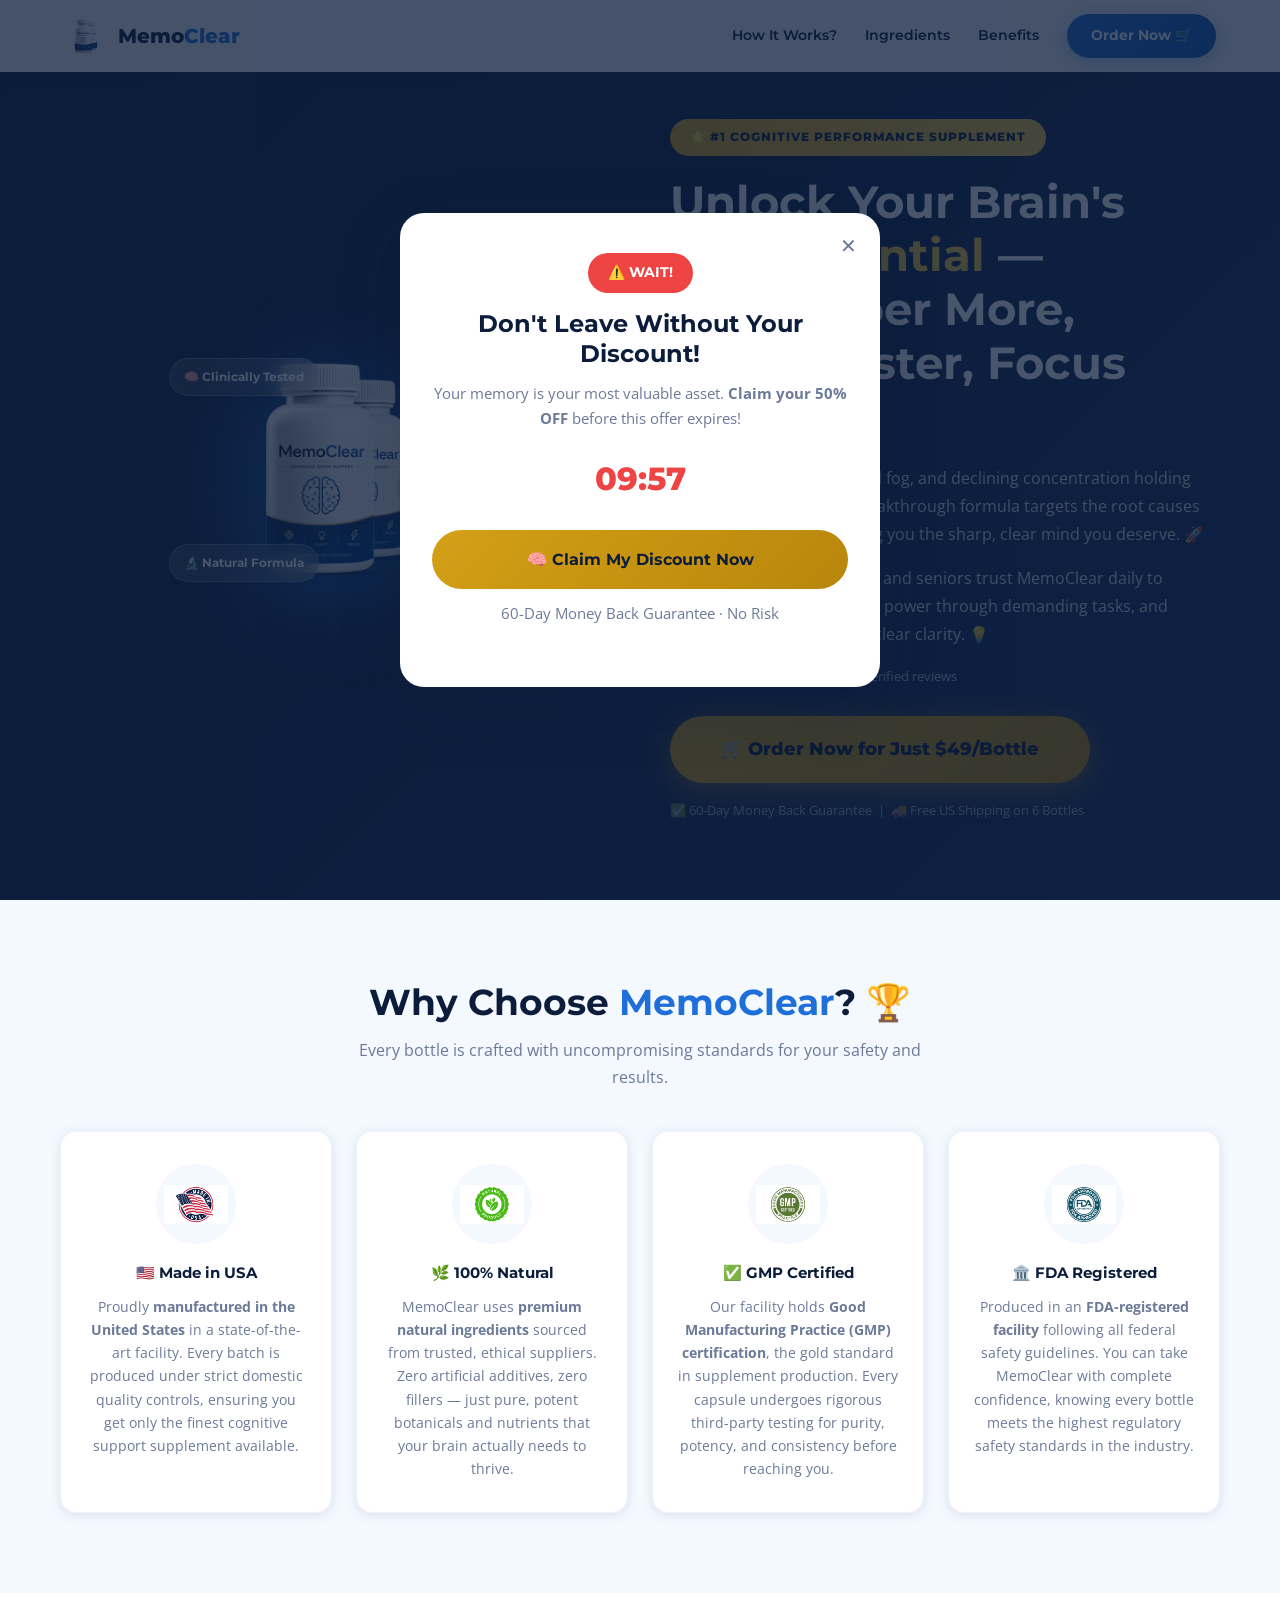
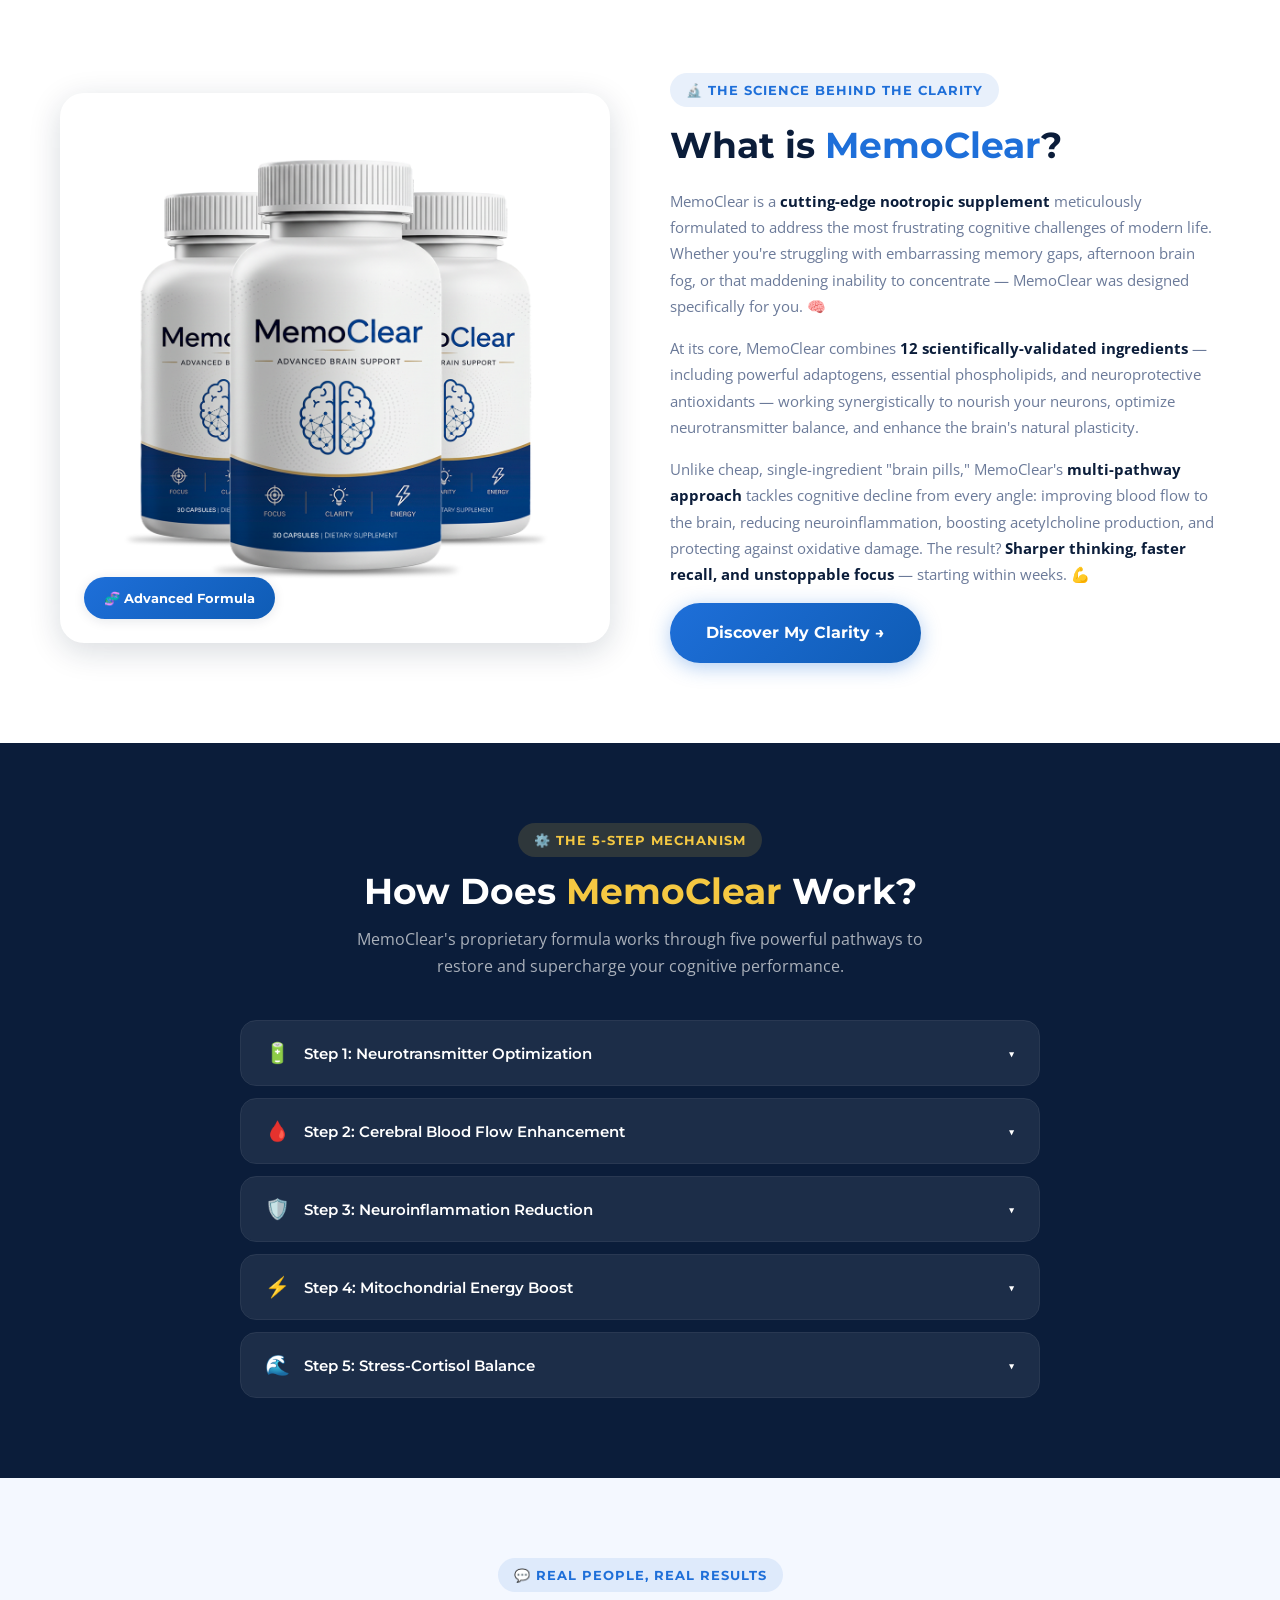
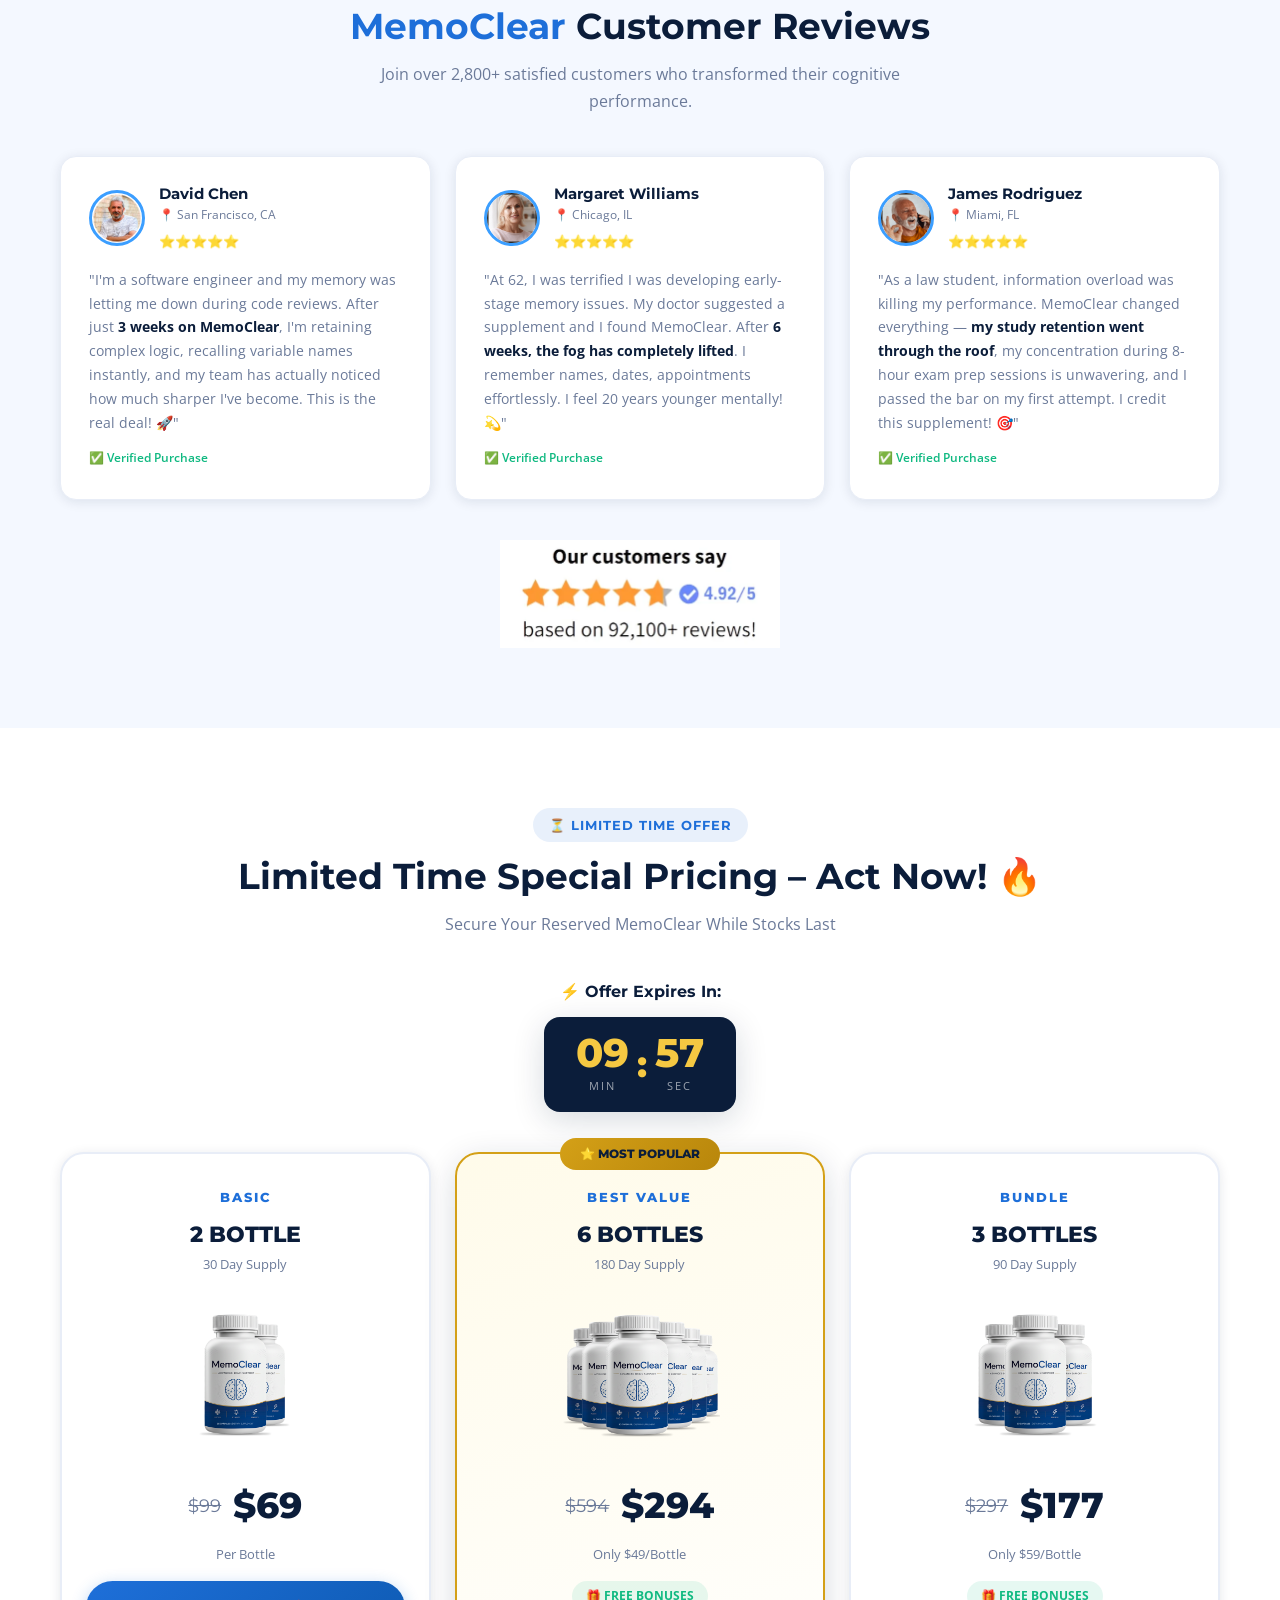
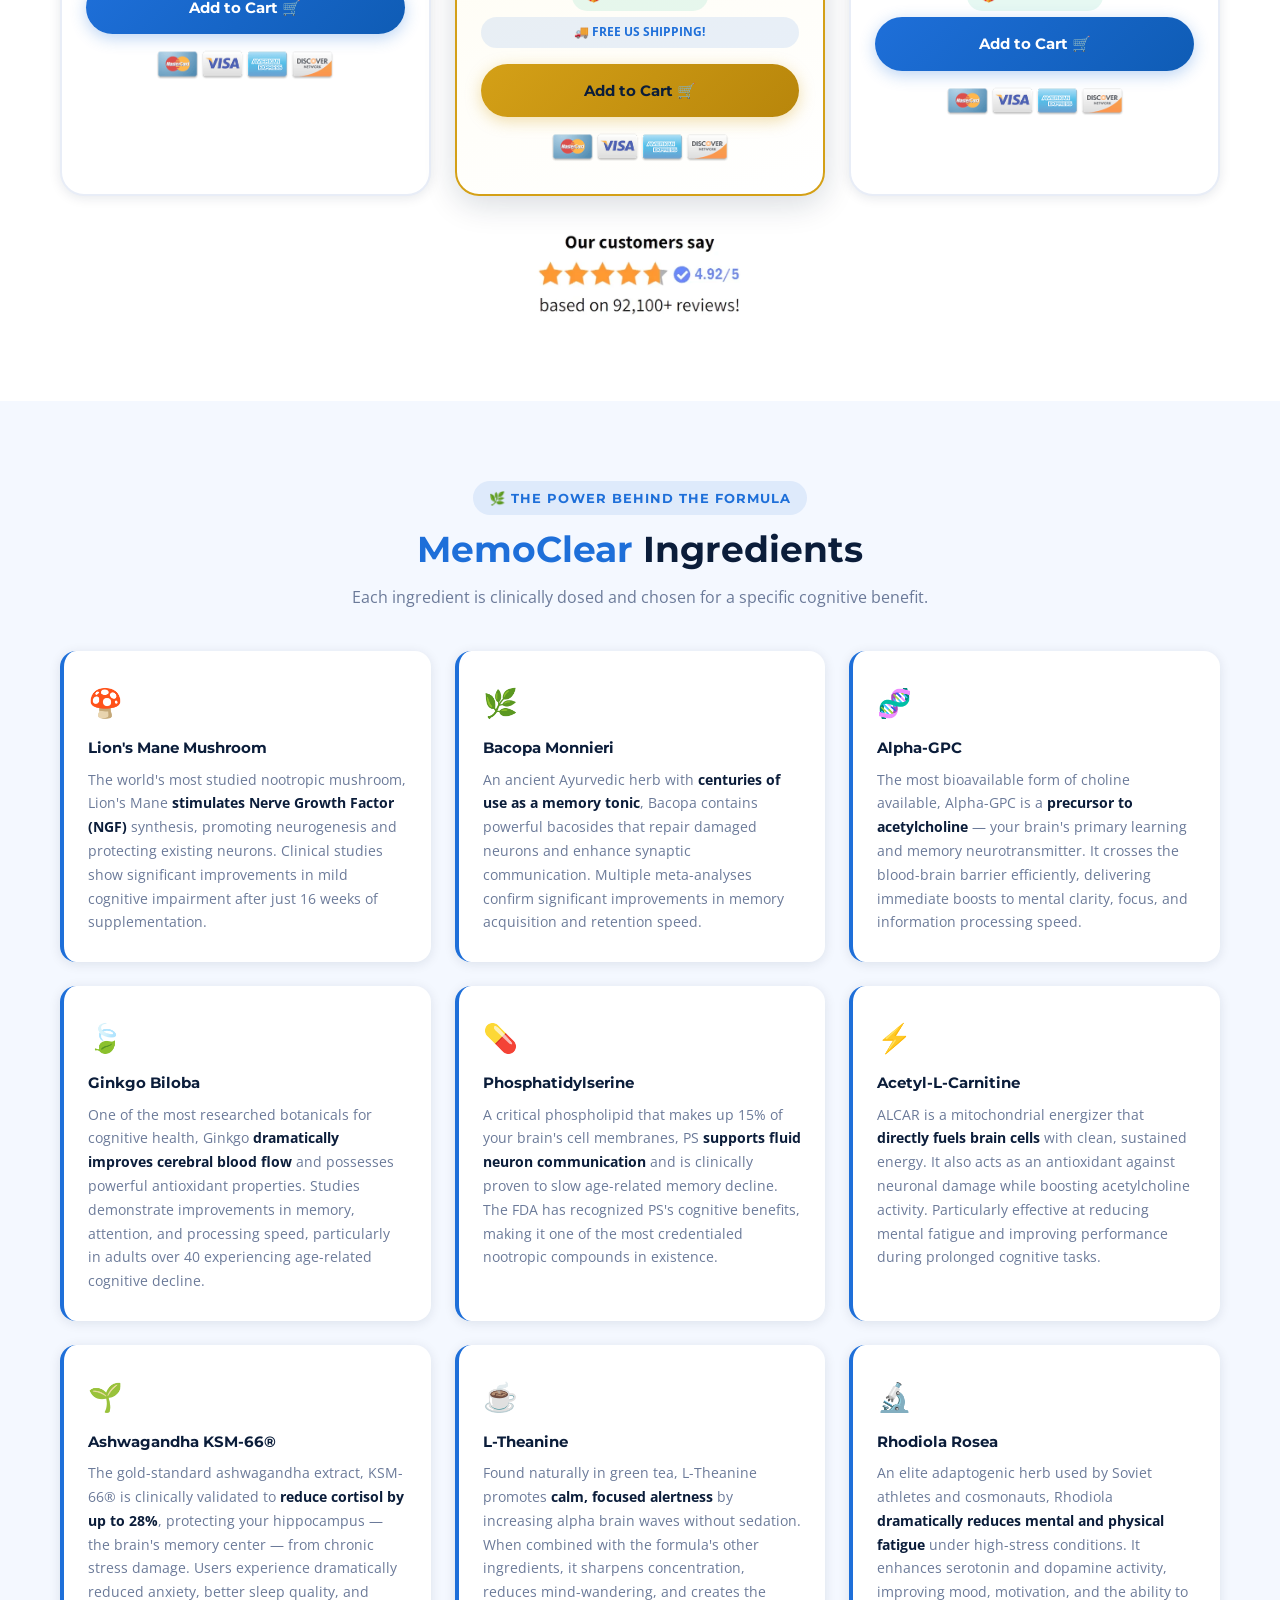
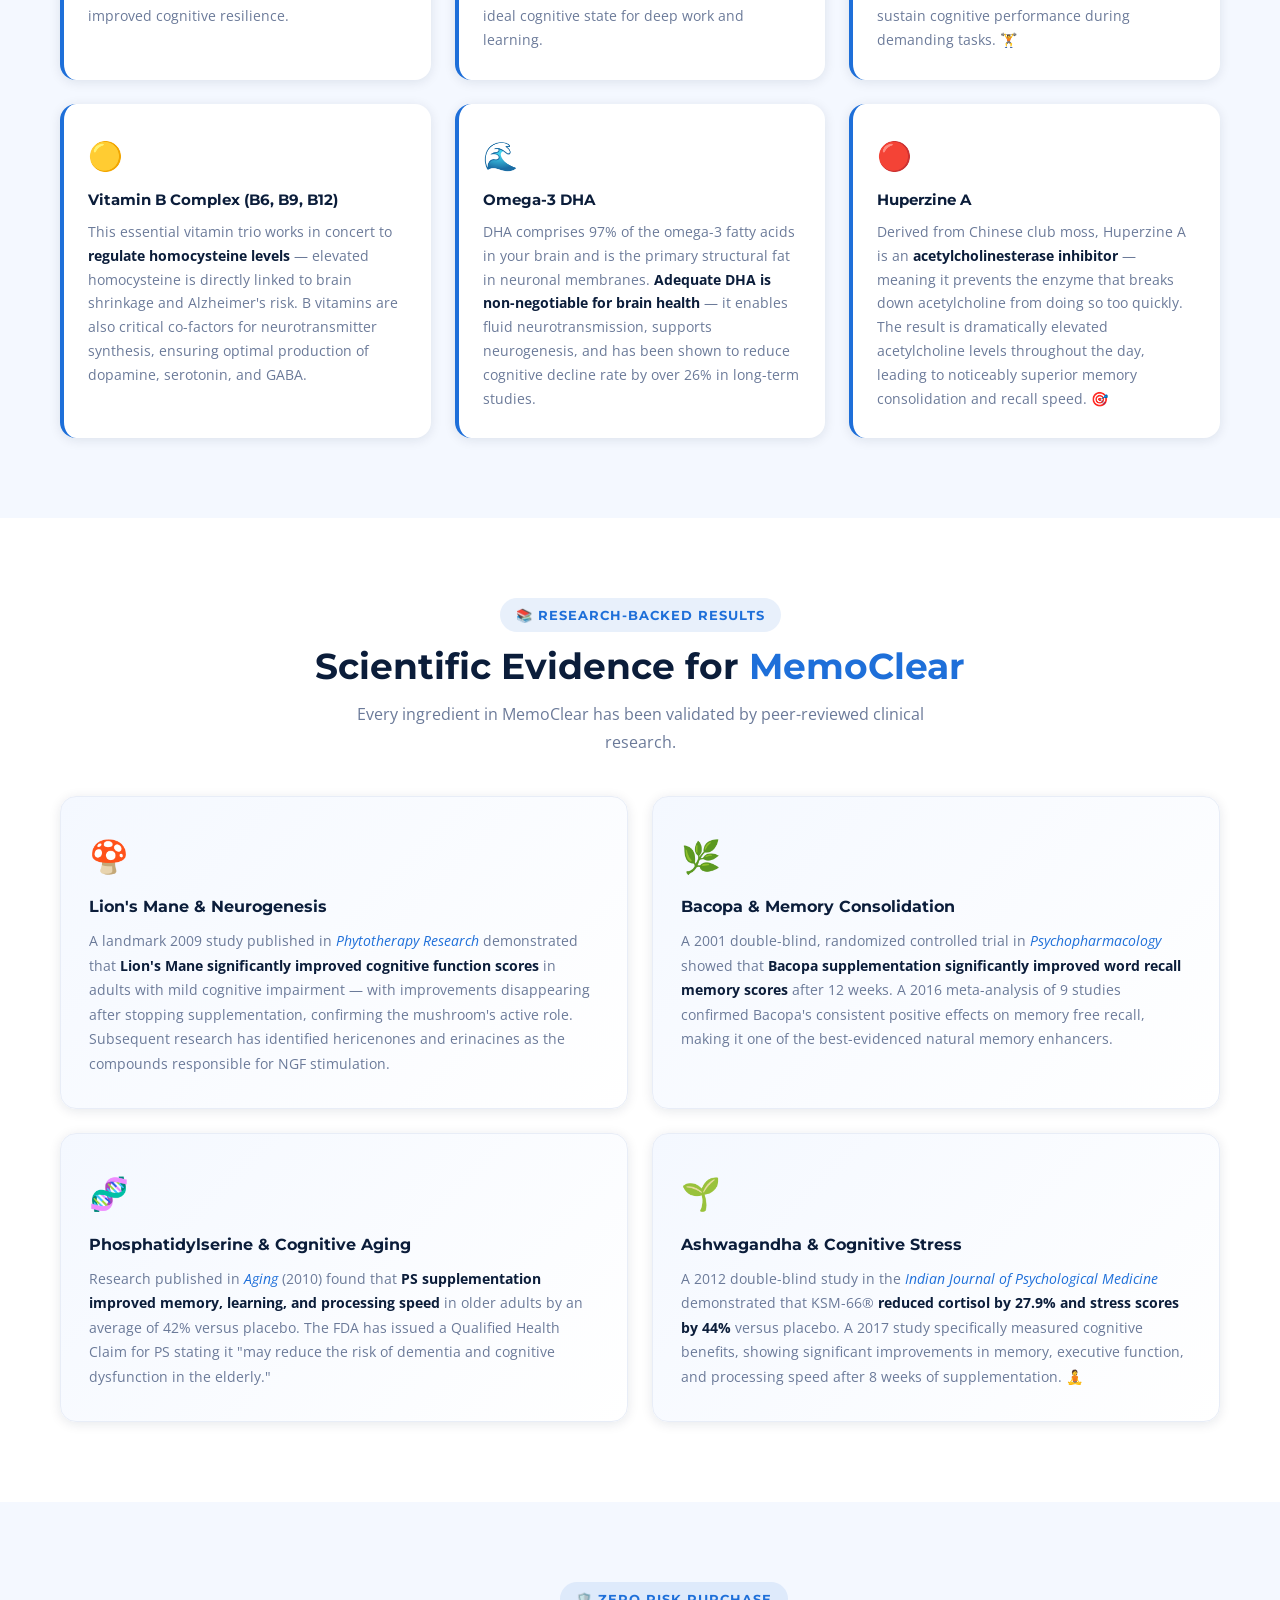
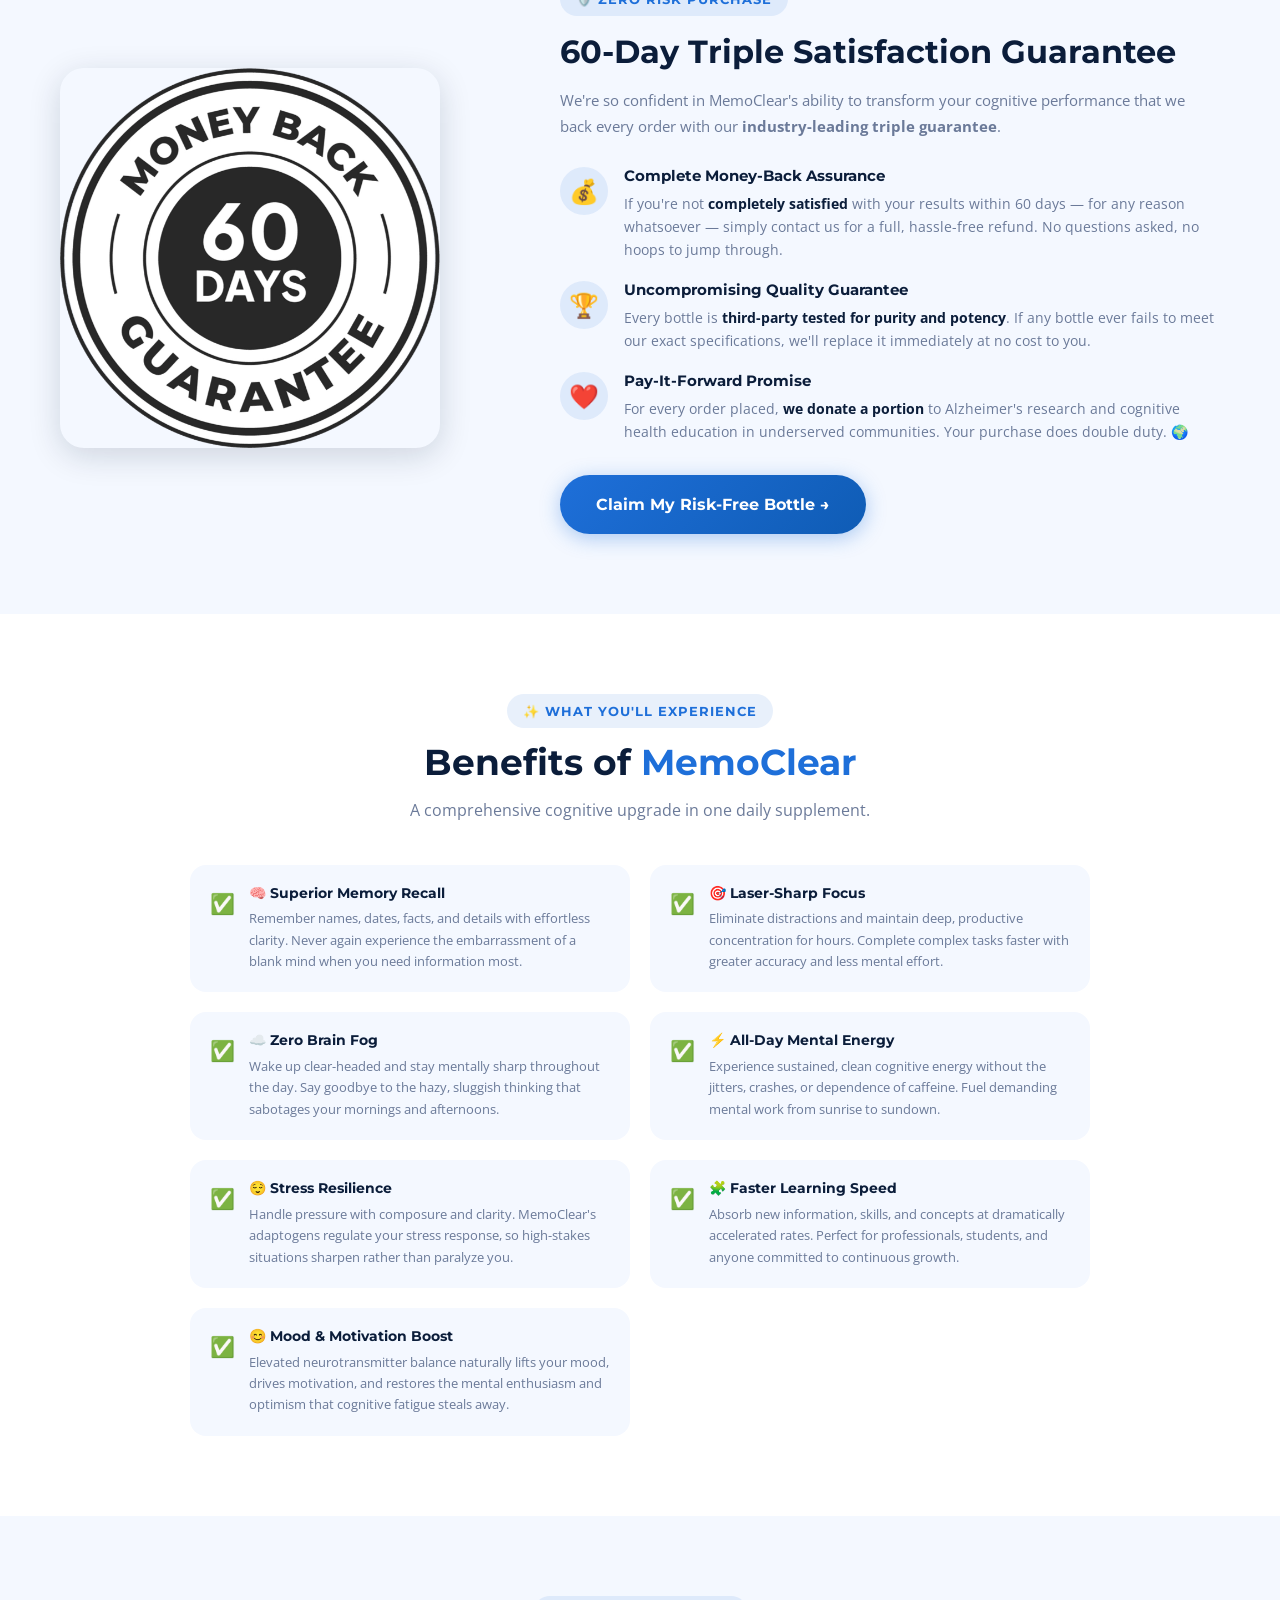
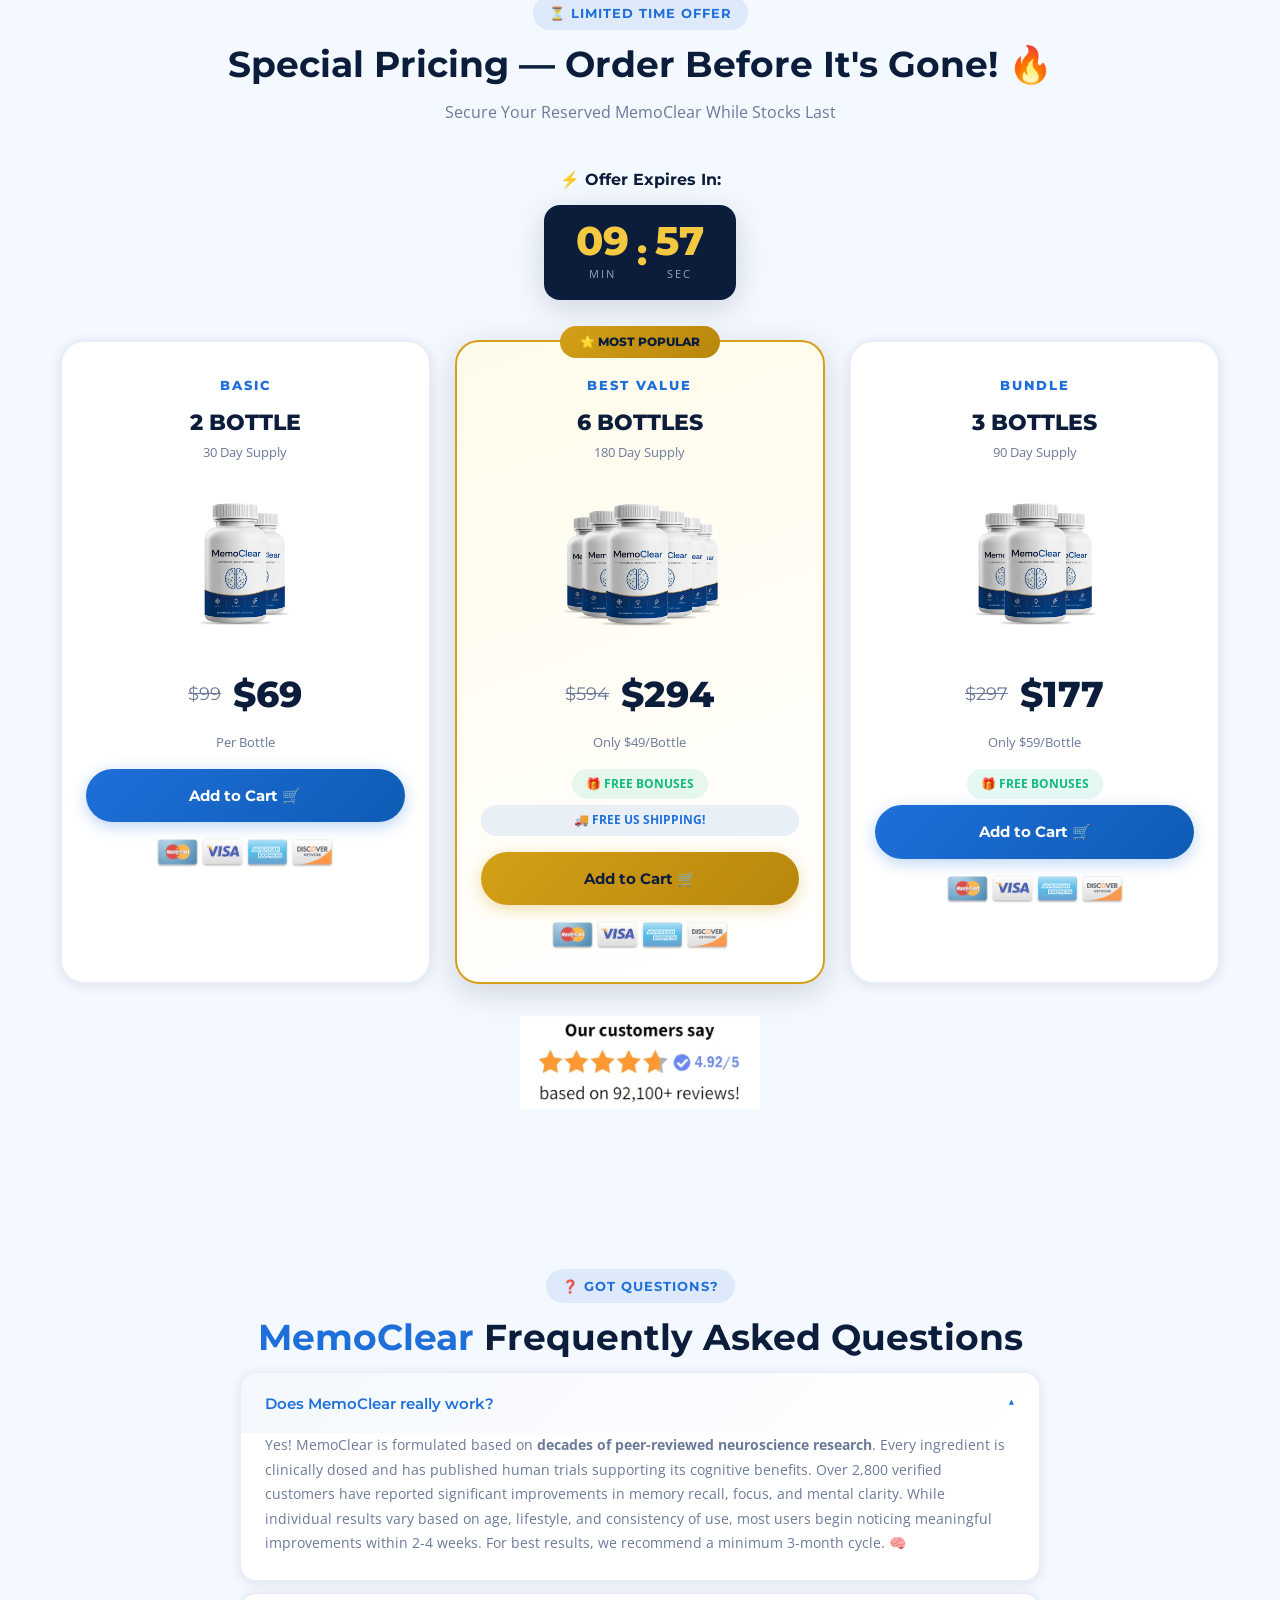
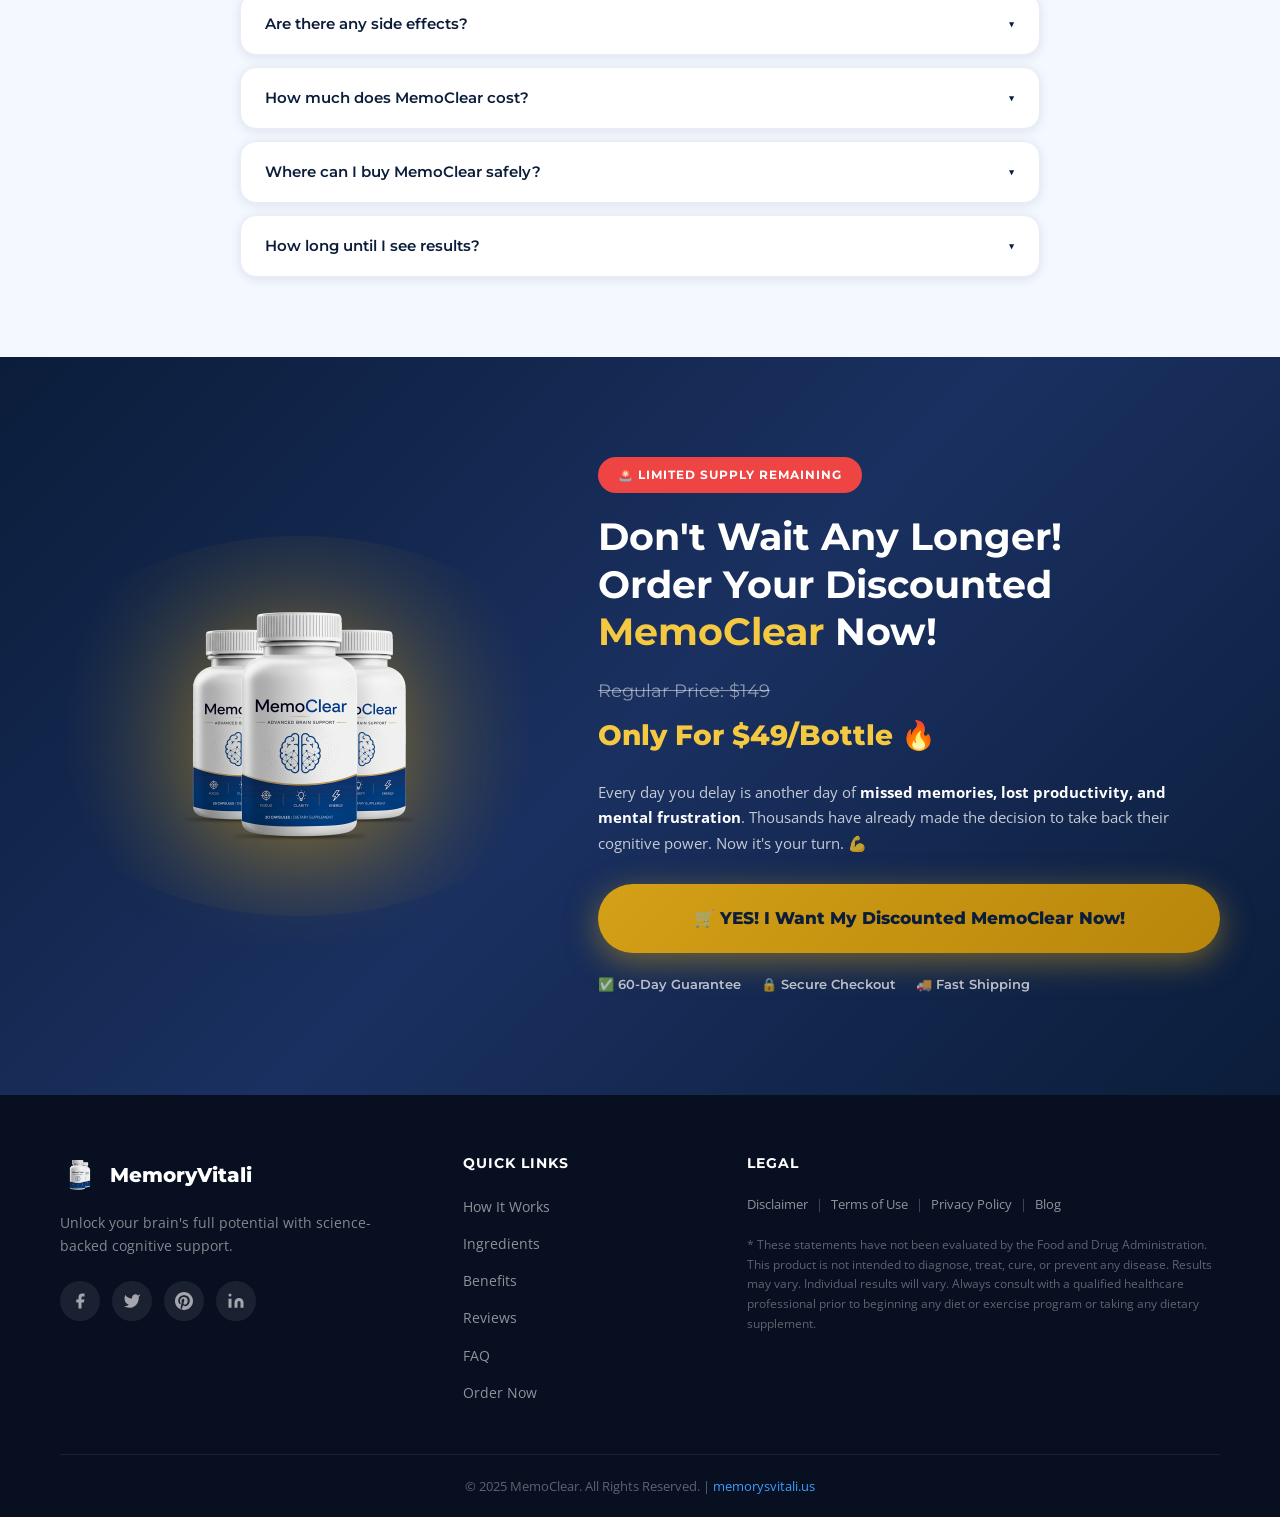
==== commit 281b9a86: "Update index.html" ====
--- a/index.html
+++ b/index.html
@@ -9,7 +9,7 @@
   <title>MemoClear® - #1 Memory & Brain Supplement for Mental Clarity</title>
   <meta name="description" content="MemoClear is the premium cognitive supplement that sharpens focus, boosts memory recall, and eliminates mental fog. Try risk-free with 60-day money-back guarantee.">
   <meta name="keywords" content="MemoClear, MemoClear official website, MemoClear buy, MemoClear official site, MemoClear review, MemoClear supplement">
-  <link rel="canonical" href="https:memocllear.com">
+  <link rel="canonical" href="https://memocllear.com">
   <link rel="icon" type="image/webp" href="images/3-frascos-53.png">
   <link rel="apple-touch-icon" href="images/MemoClear.webp">
   <link rel="manifest" href="manifest.json">
@@ -17,15 +17,15 @@
   <!-- Open Graph -->
   <meta property="og:title" content="MemoClear - #1 Memory & Brain Supplement">
   <meta property="og:description" content="Sharpen focus, boost memory recall, eliminate mental fog. Try MemoClear risk-free today!">
-  <meta property="og:image" content="https:memocllear.comimages/MemoClear.webp">
-  <meta property="og:url" content="https:memocllear.com">
+  <meta property="og:image" content="https://memocllear.comimages/MemoClear.webp">
+  <meta property="og:url" content="https://memocllear.com">
   <meta property="og:type" content="product">
 
   <!-- Twitter Card -->
   <meta name="twitter:card" content="summary_large_image">
   <meta name="twitter:title" content="MemoClear - #1 Memory & Brain Supplement">
   <meta name="twitter:description" content="Sharpen focus, boost memory recall, eliminate mental fog.">
-  <meta name="twitter:image" content="https:memocllear.comimages/MemoClear.webp">
+  <meta name="twitter:image" content="https://memocllear.comimages/MemoClear.webp">
 
   <!-- Schema.org Structured Data -->
   <script type="application/ld+json">
@@ -42,7 +42,7 @@
           "price": "49",
           "priceCurrency": "USD",
           "availability": "https://schema.org/InStock",
-          "url": "https:memocllear.comOrder"
+          "url": "https://memocllear.com/Order"
         },
         "aggregateRating": {
           "@type": "AggregateRating",
@@ -53,8 +53,8 @@
       {
         "@type": "Organization",
         "name": "MemoClear",
-        "url": "https:memocllear.com",
-        "logo": "https:memocllear.comimages/MemoClear.webp"
+        "url": "https://memocllear.com",
+        "logo": "https://memocllear.comimages/MemoClear.webp"
       },
       {
         "@type": "FAQPage",
@@ -812,7 +812,7 @@
       </div>
     </div>
     <div class="footer-bottom">
-      <p>© 2025 MemoClear. All Rights Reserved. | <a href="https:memocllear.com">memorysvitali.us</a></p>
+      <p>© 2025 MemoClear. All Rights Reserved. | <a href="https://memocllear.com">memorysvitali.us</a></p>
     </div>
   </div>
 </footer>
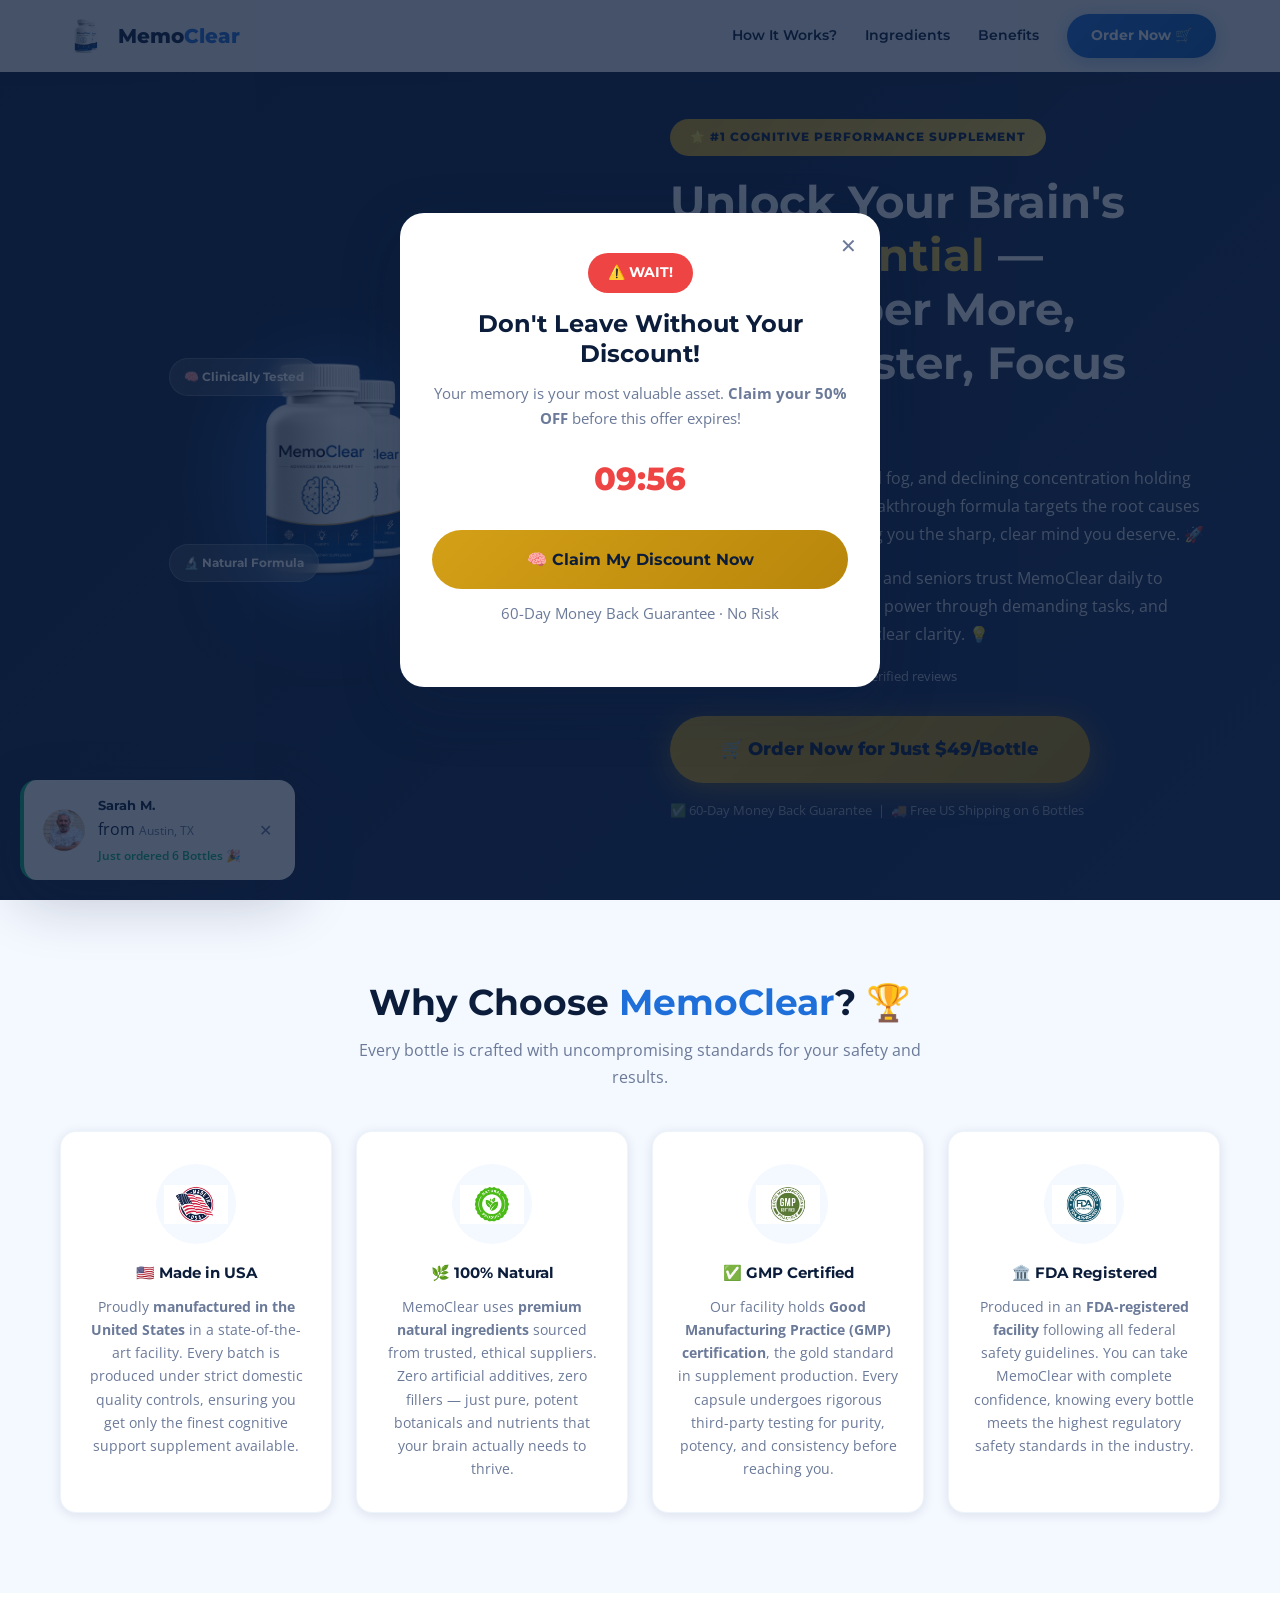
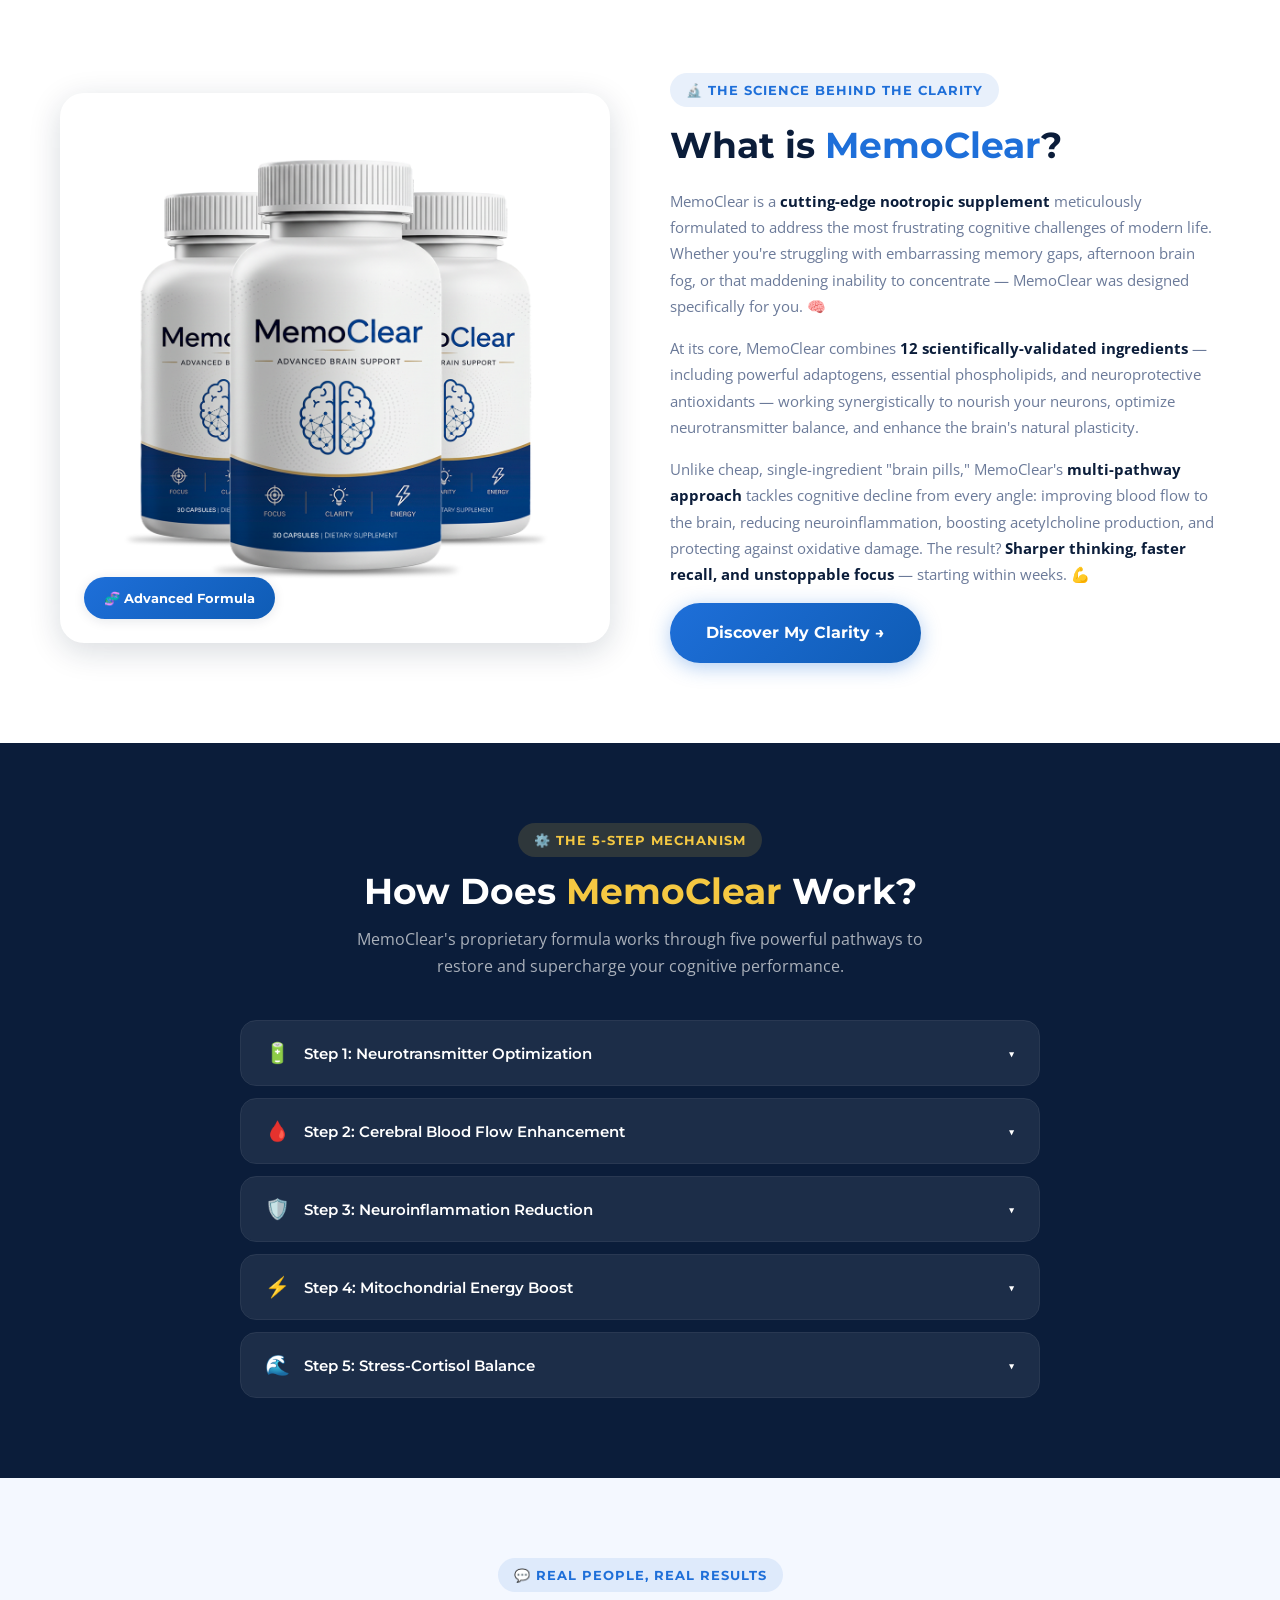
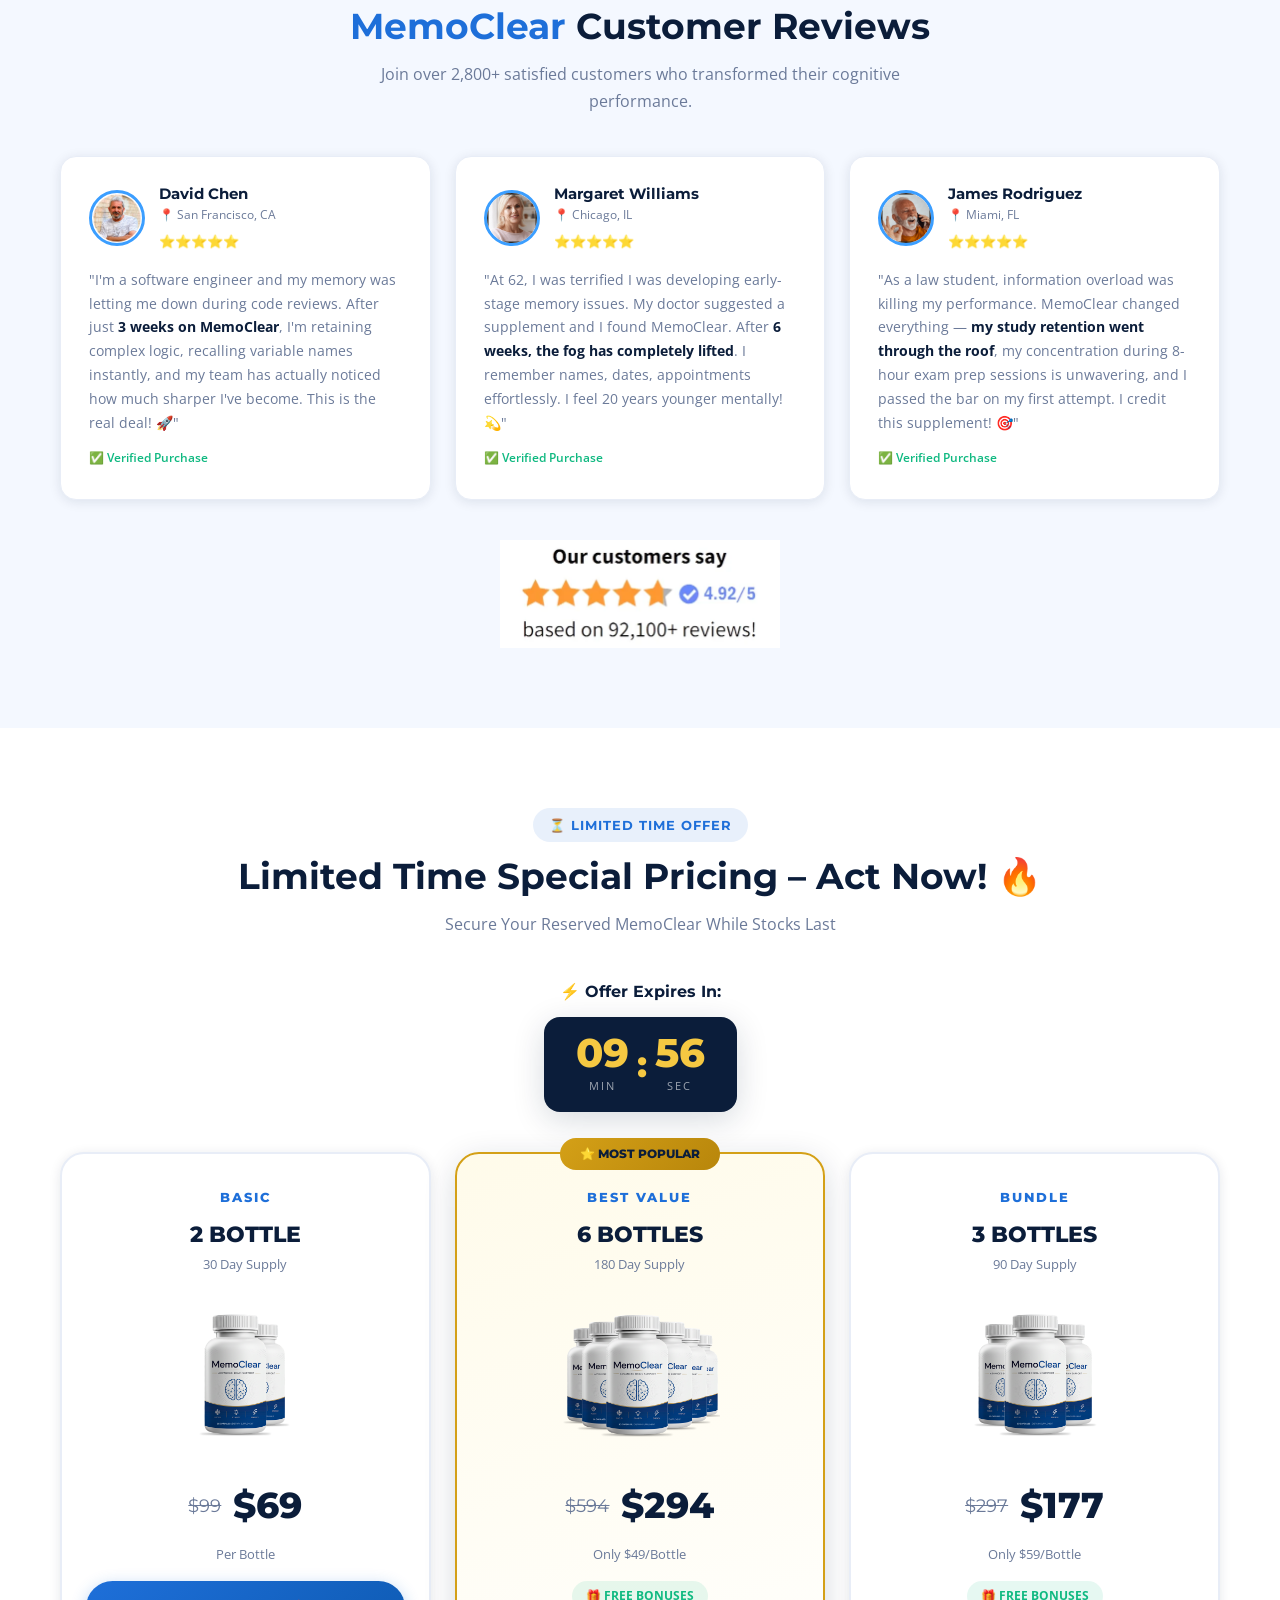
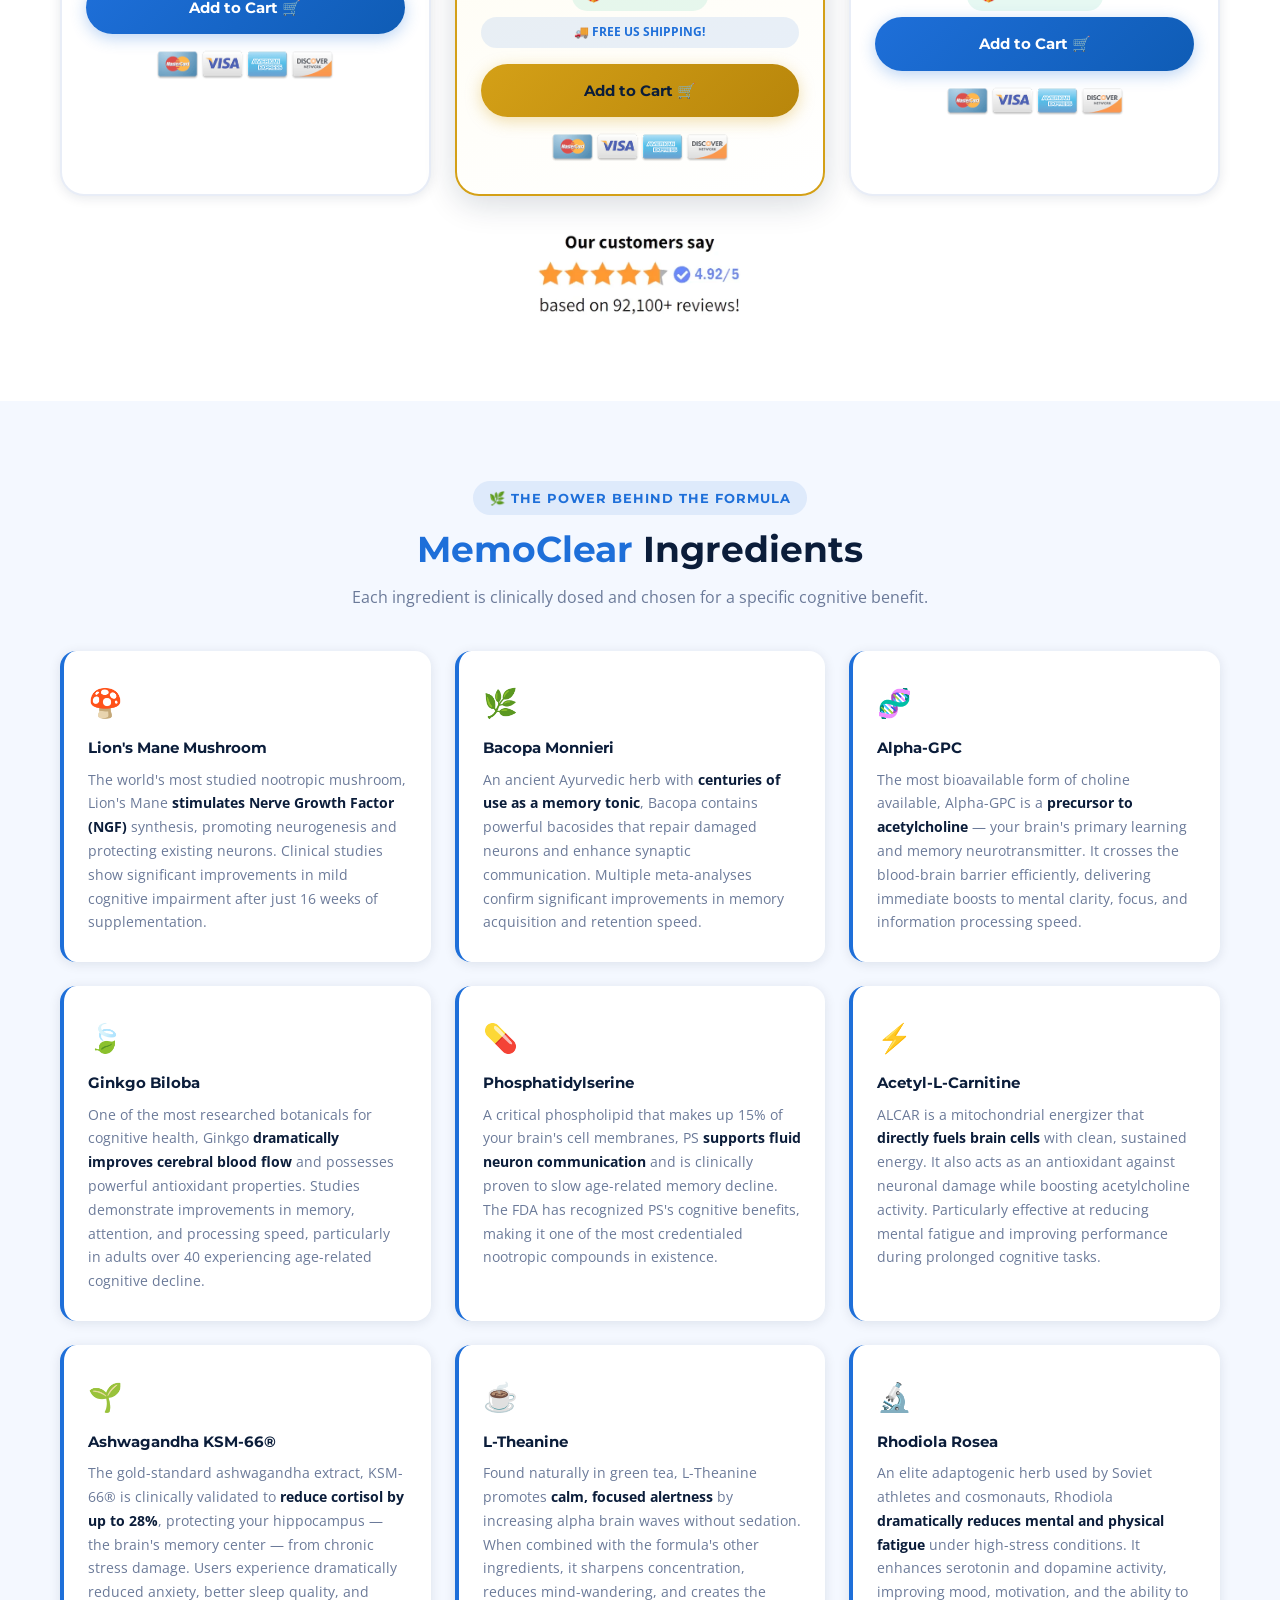
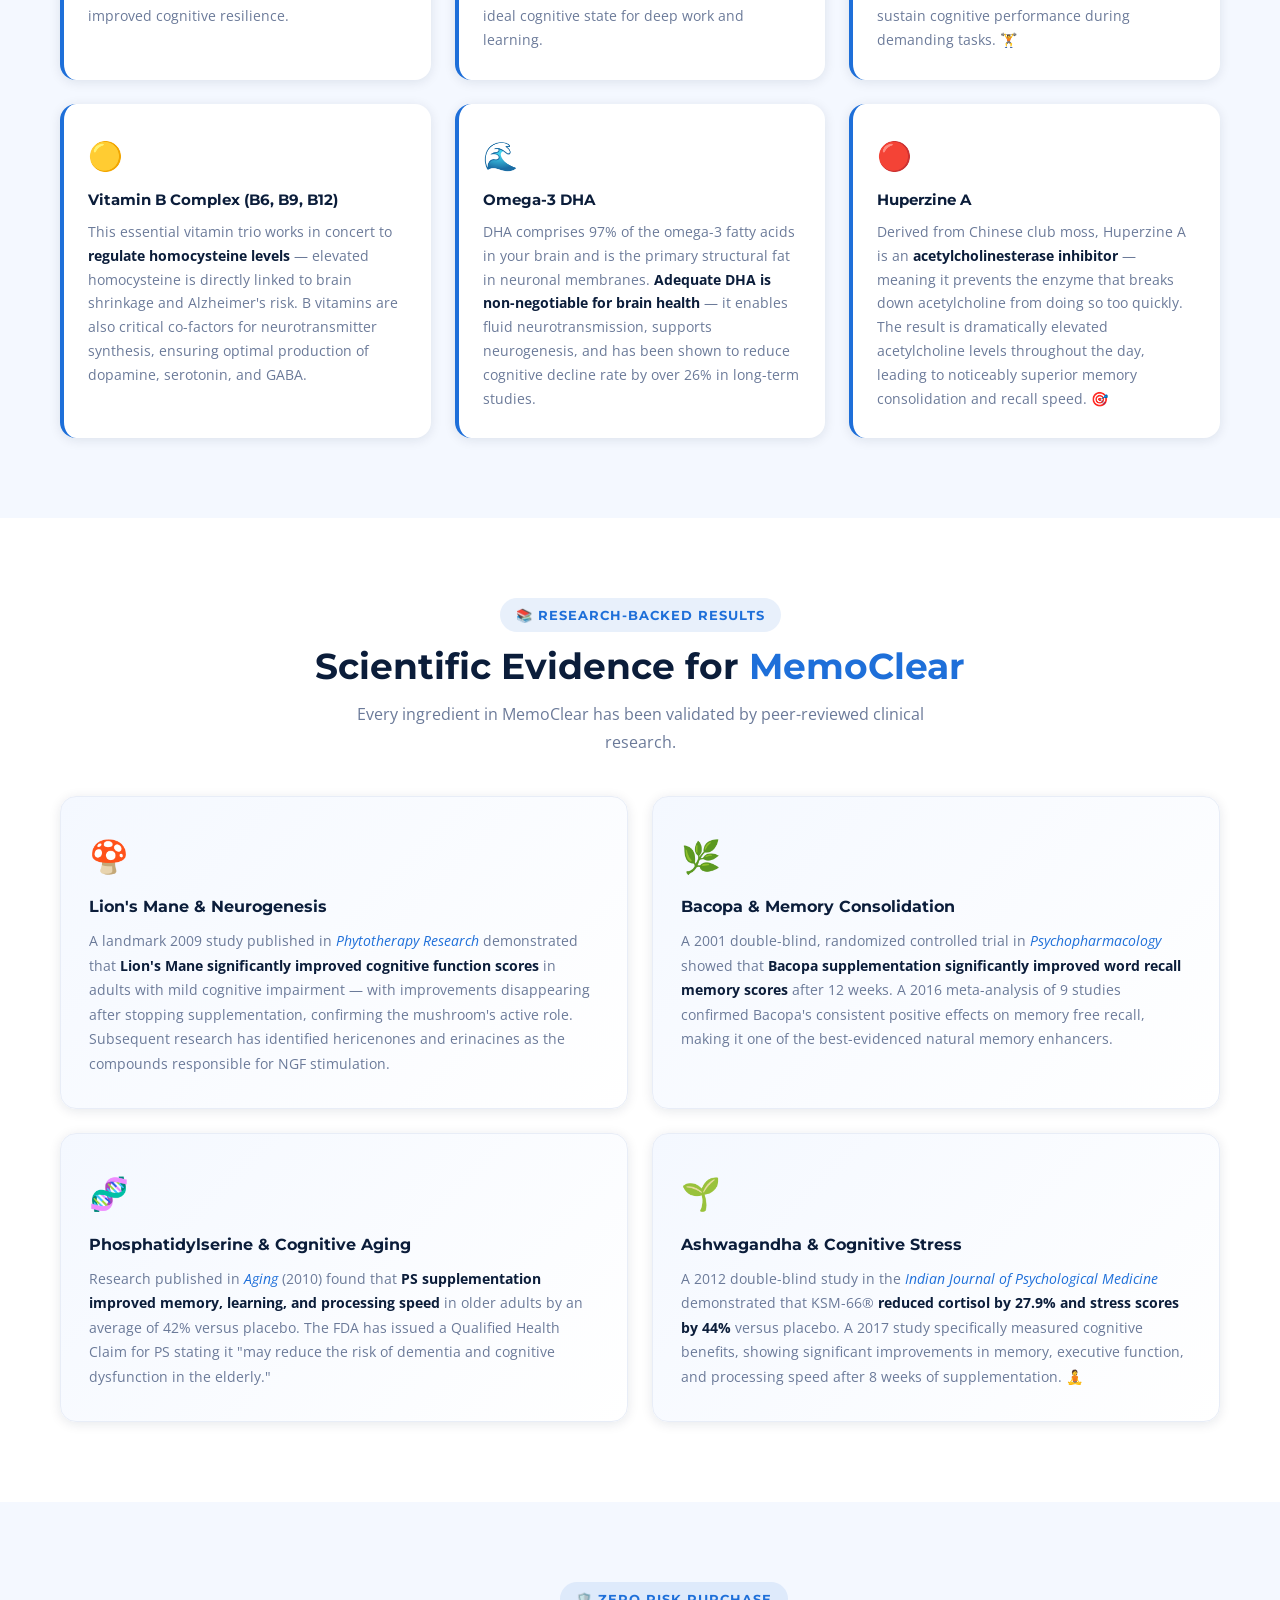
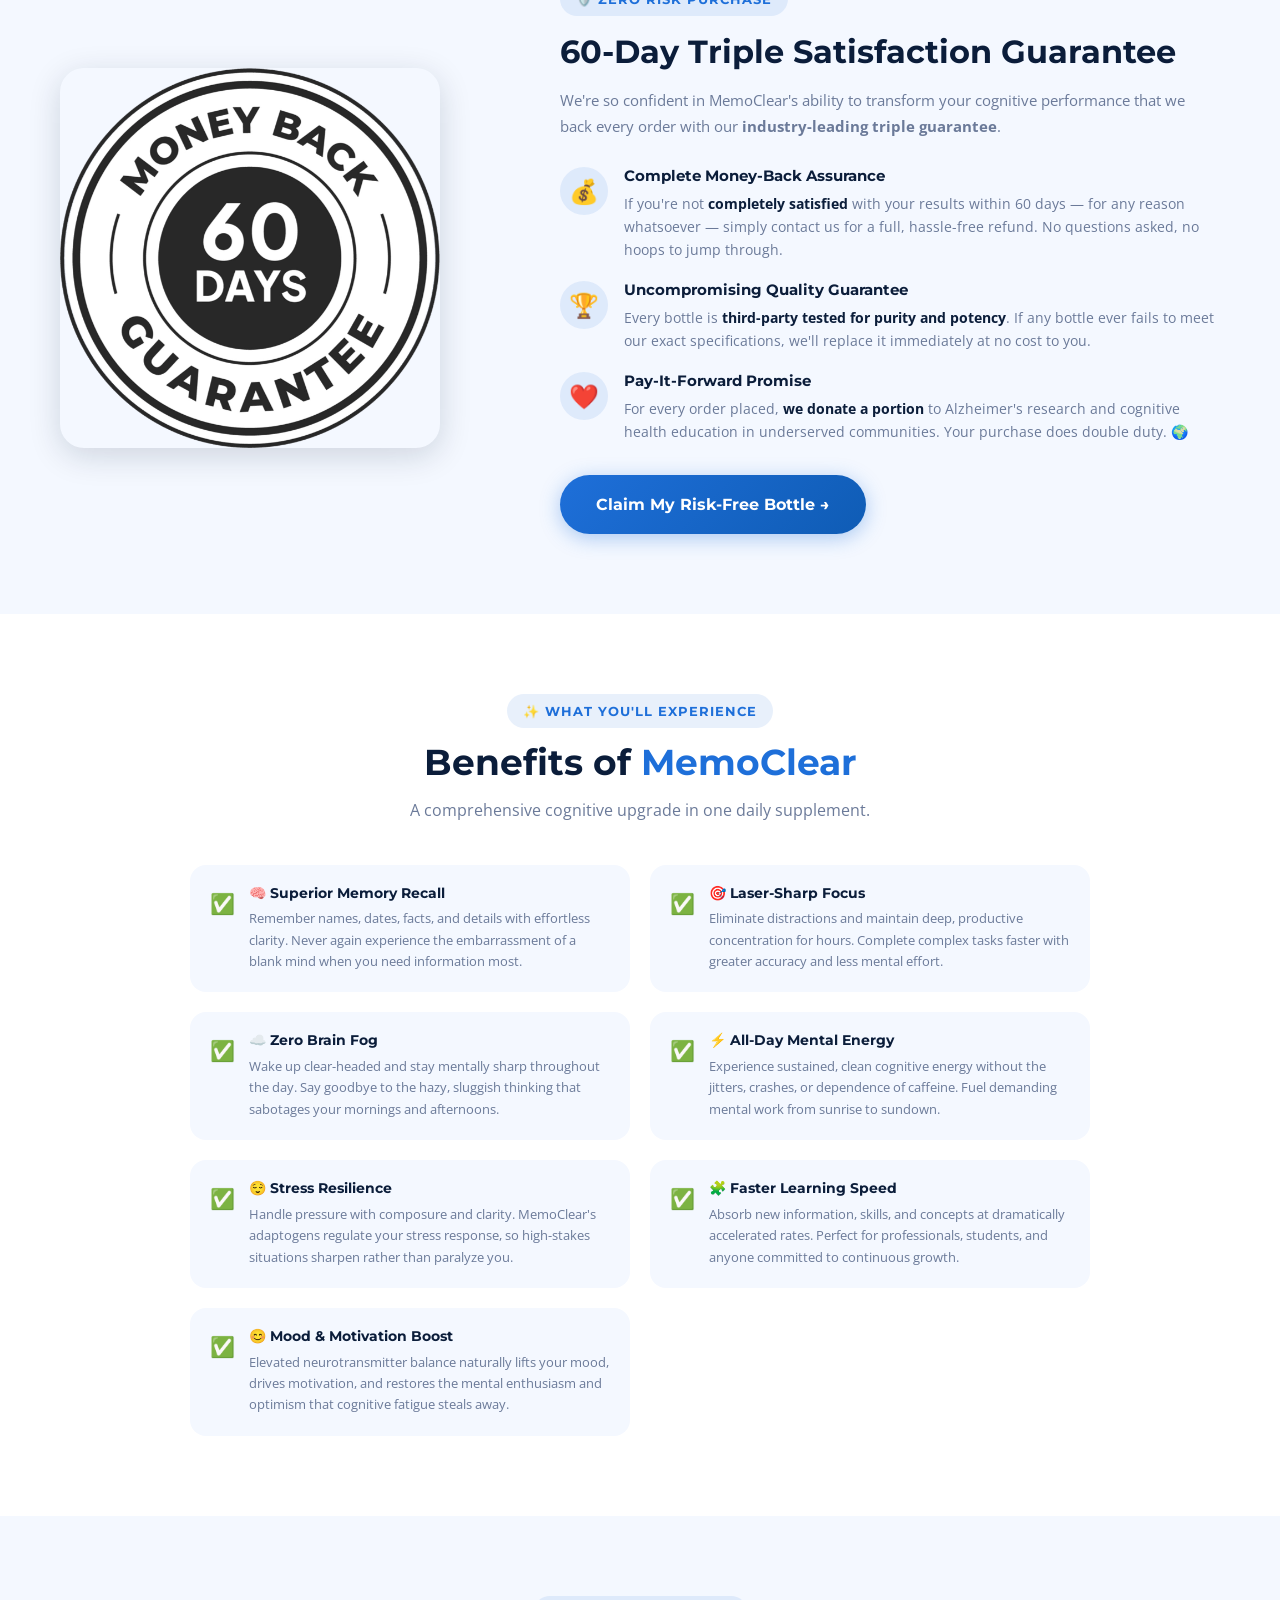
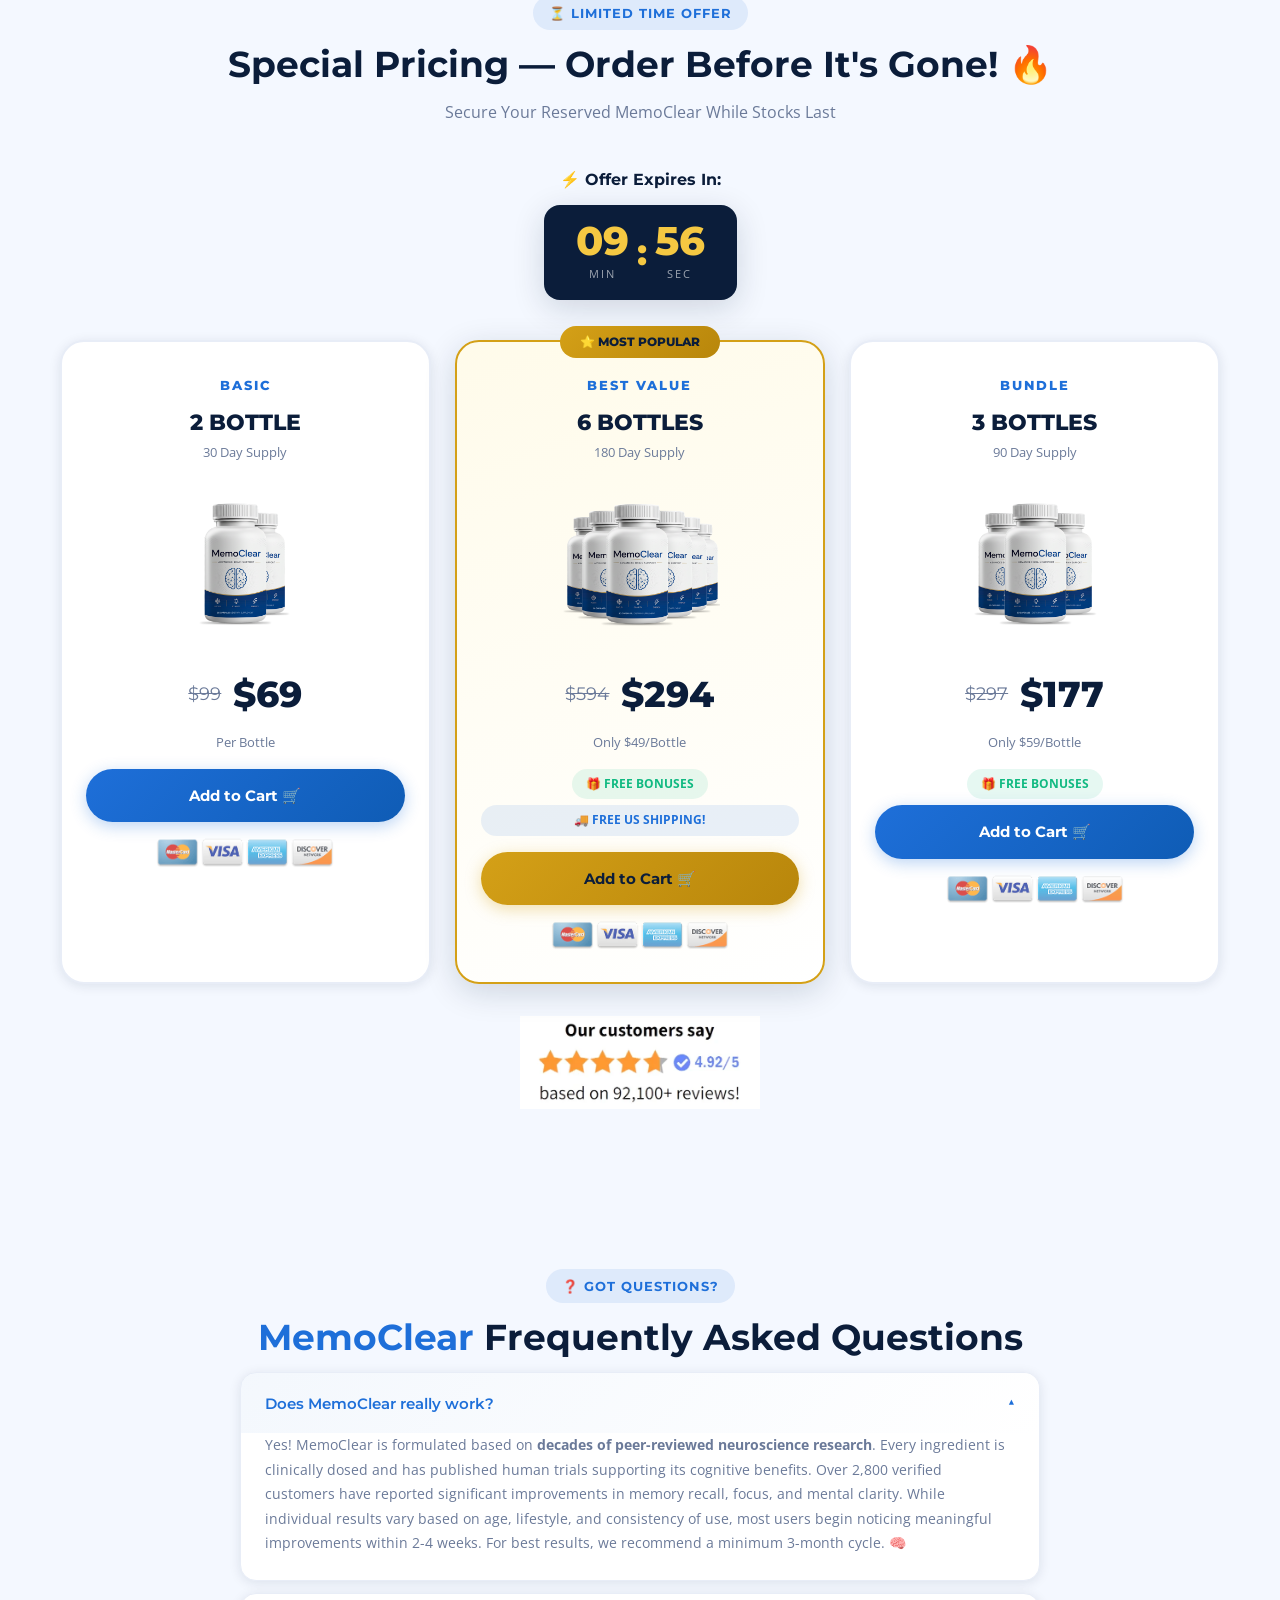
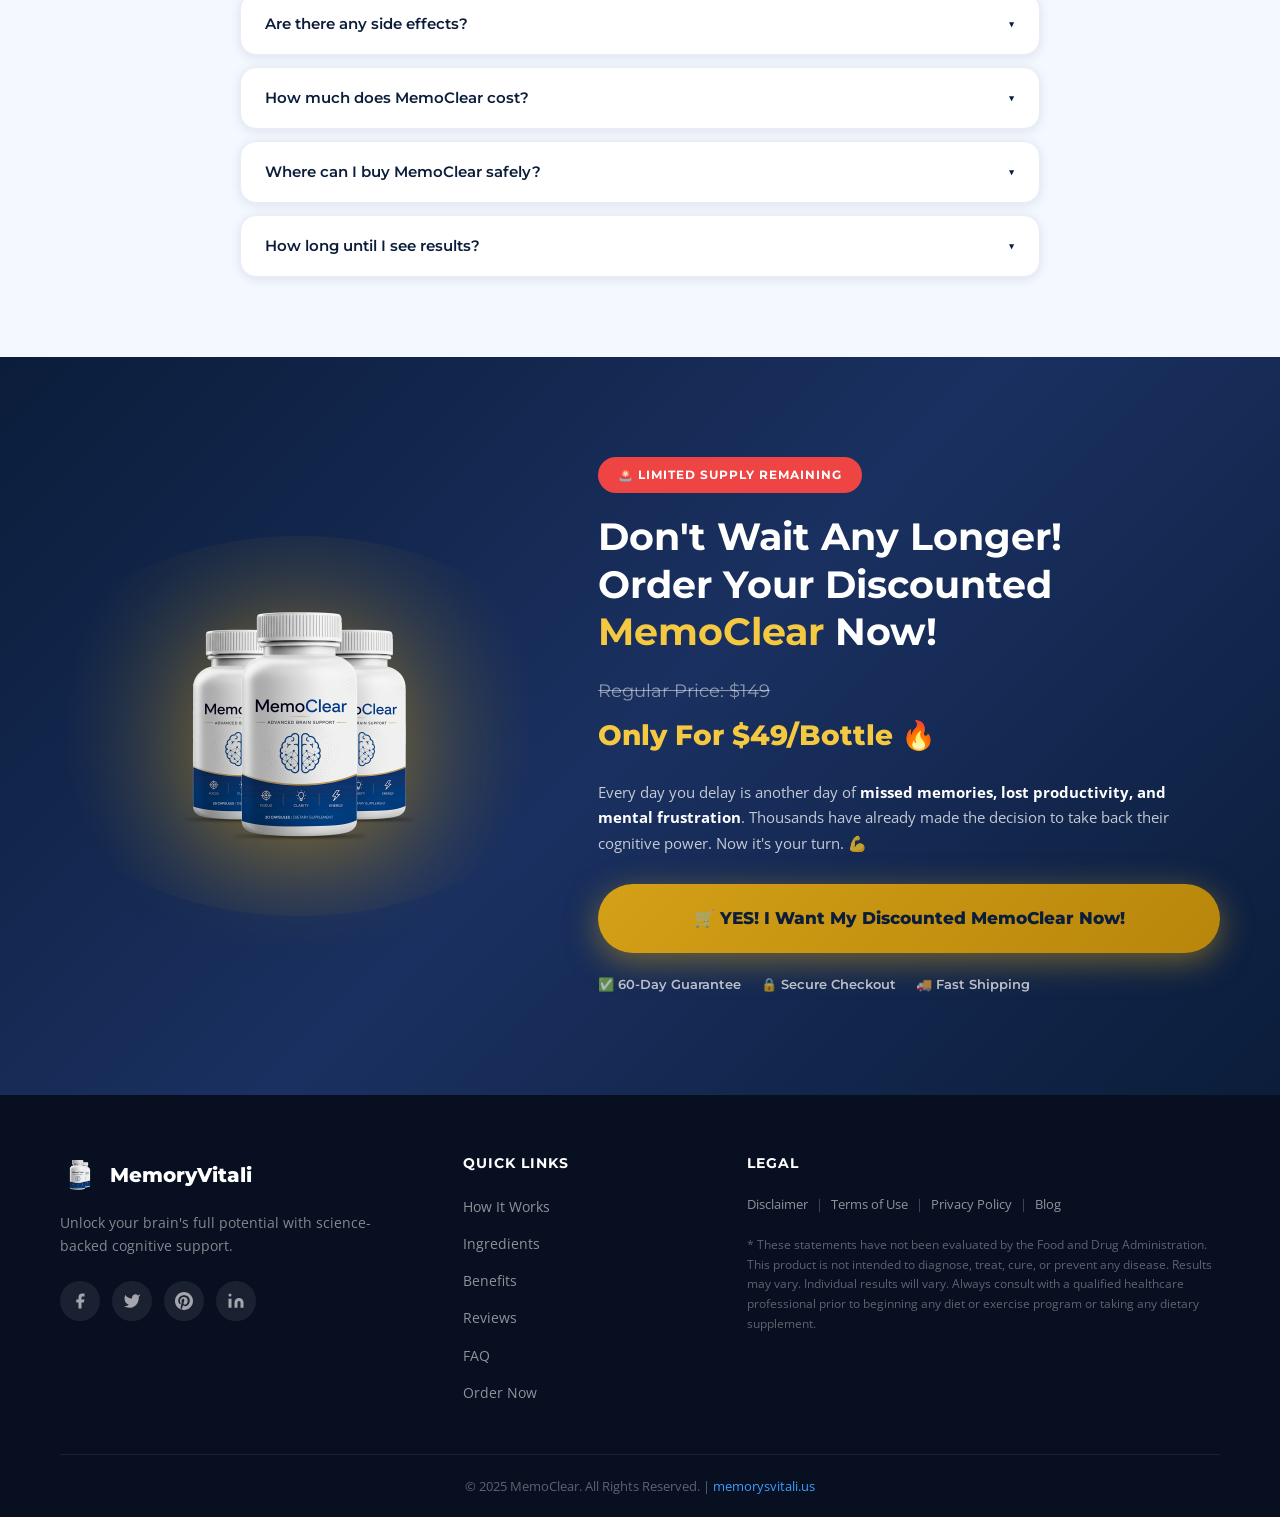
==== commit ddc75ce8: "Update index.html" ====
--- a/index.html
+++ b/index.html
@@ -1,7 +1,7 @@
 <!DOCTYPE html>
 <html lang="en">
 <head>
-   <meta name="robots" content="noindex">
+  <meta name="robots" content="index, follow">
    
     
   <meta charset="UTF-8">
@@ -9,7 +9,7 @@
   <title>MemoClear® - #1 Memory & Brain Supplement for Mental Clarity</title>
   <meta name="description" content="MemoClear is the premium cognitive supplement that sharpens focus, boosts memory recall, and eliminates mental fog. Try risk-free with 60-day money-back guarantee.">
   <meta name="keywords" content="MemoClear, MemoClear official website, MemoClear buy, MemoClear official site, MemoClear review, MemoClear supplement">
-  <link rel="canonical" href="https://memocllear.com">
+  <link rel="canonical" href="https://memocllear.com/">
   <link rel="icon" type="image/webp" href="images/3-frascos-53.png">
   <link rel="apple-touch-icon" href="images/MemoClear.webp">
   <link rel="manifest" href="manifest.json">
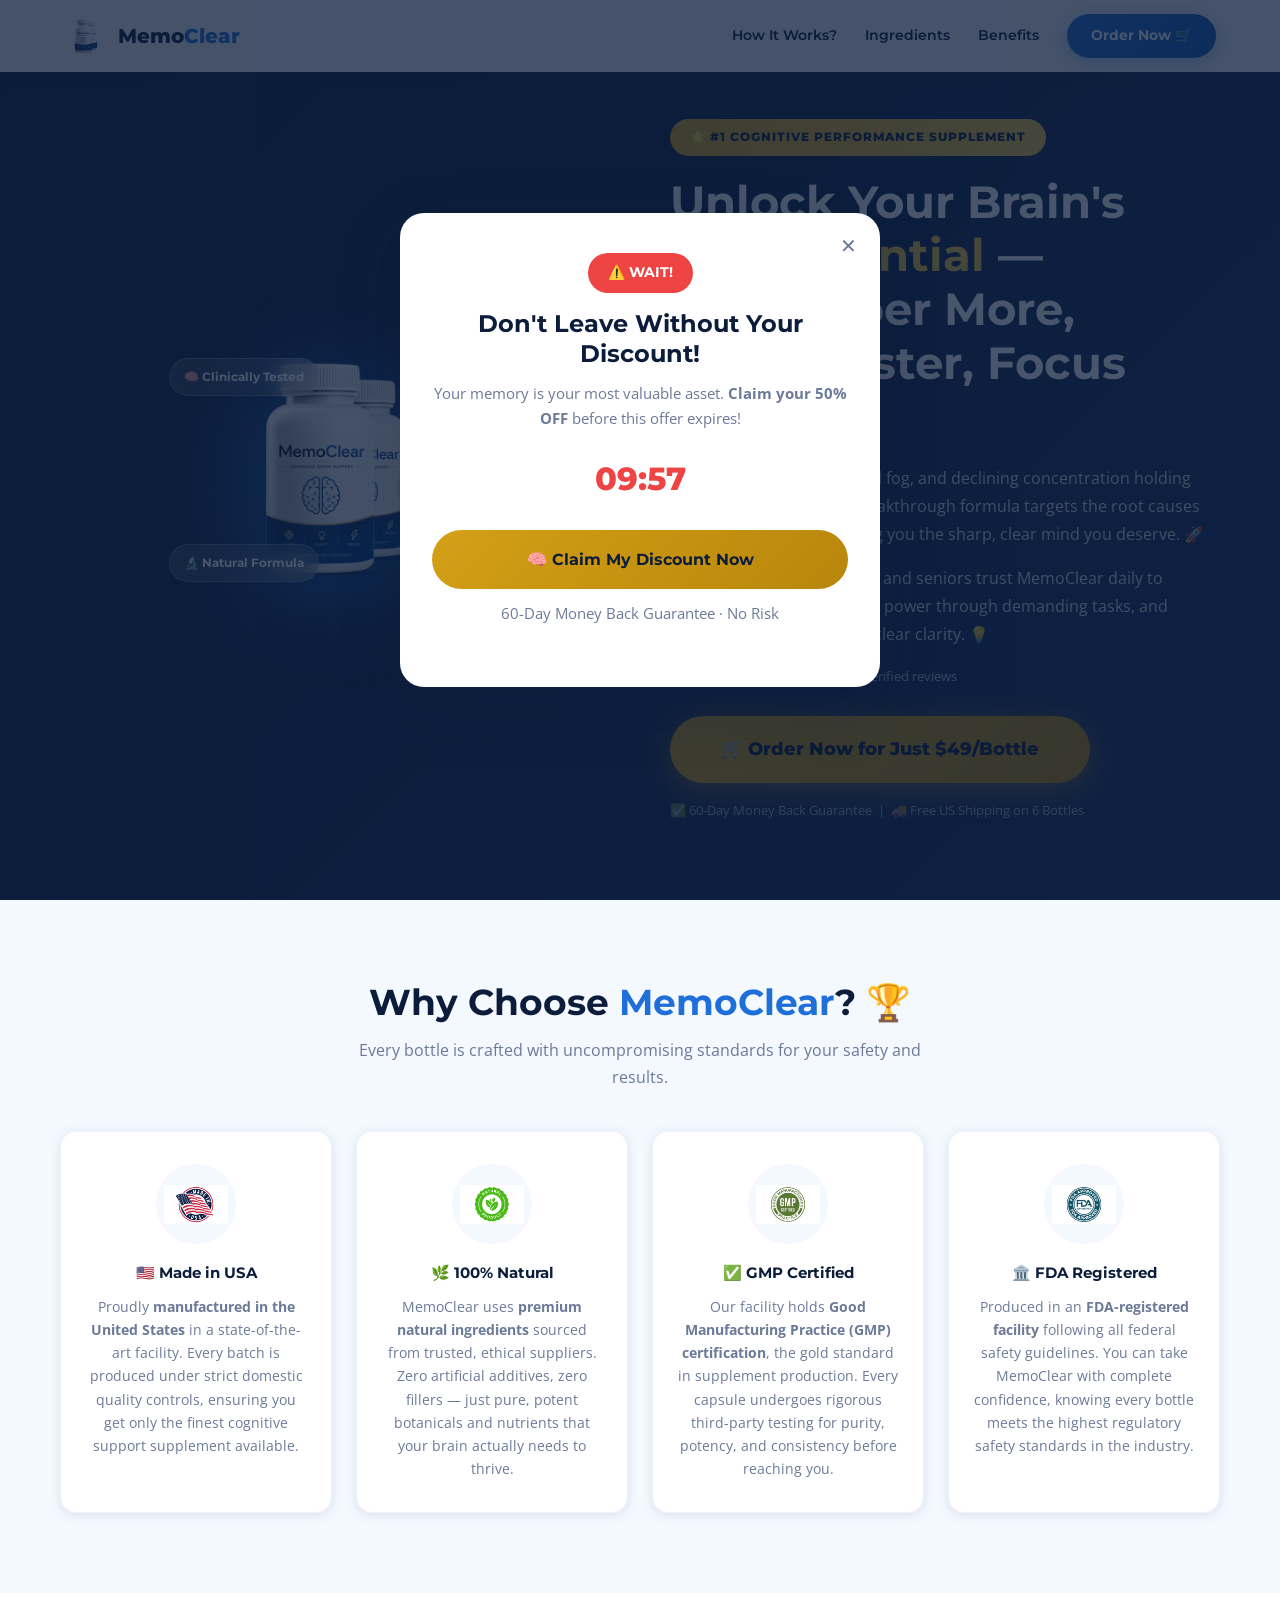
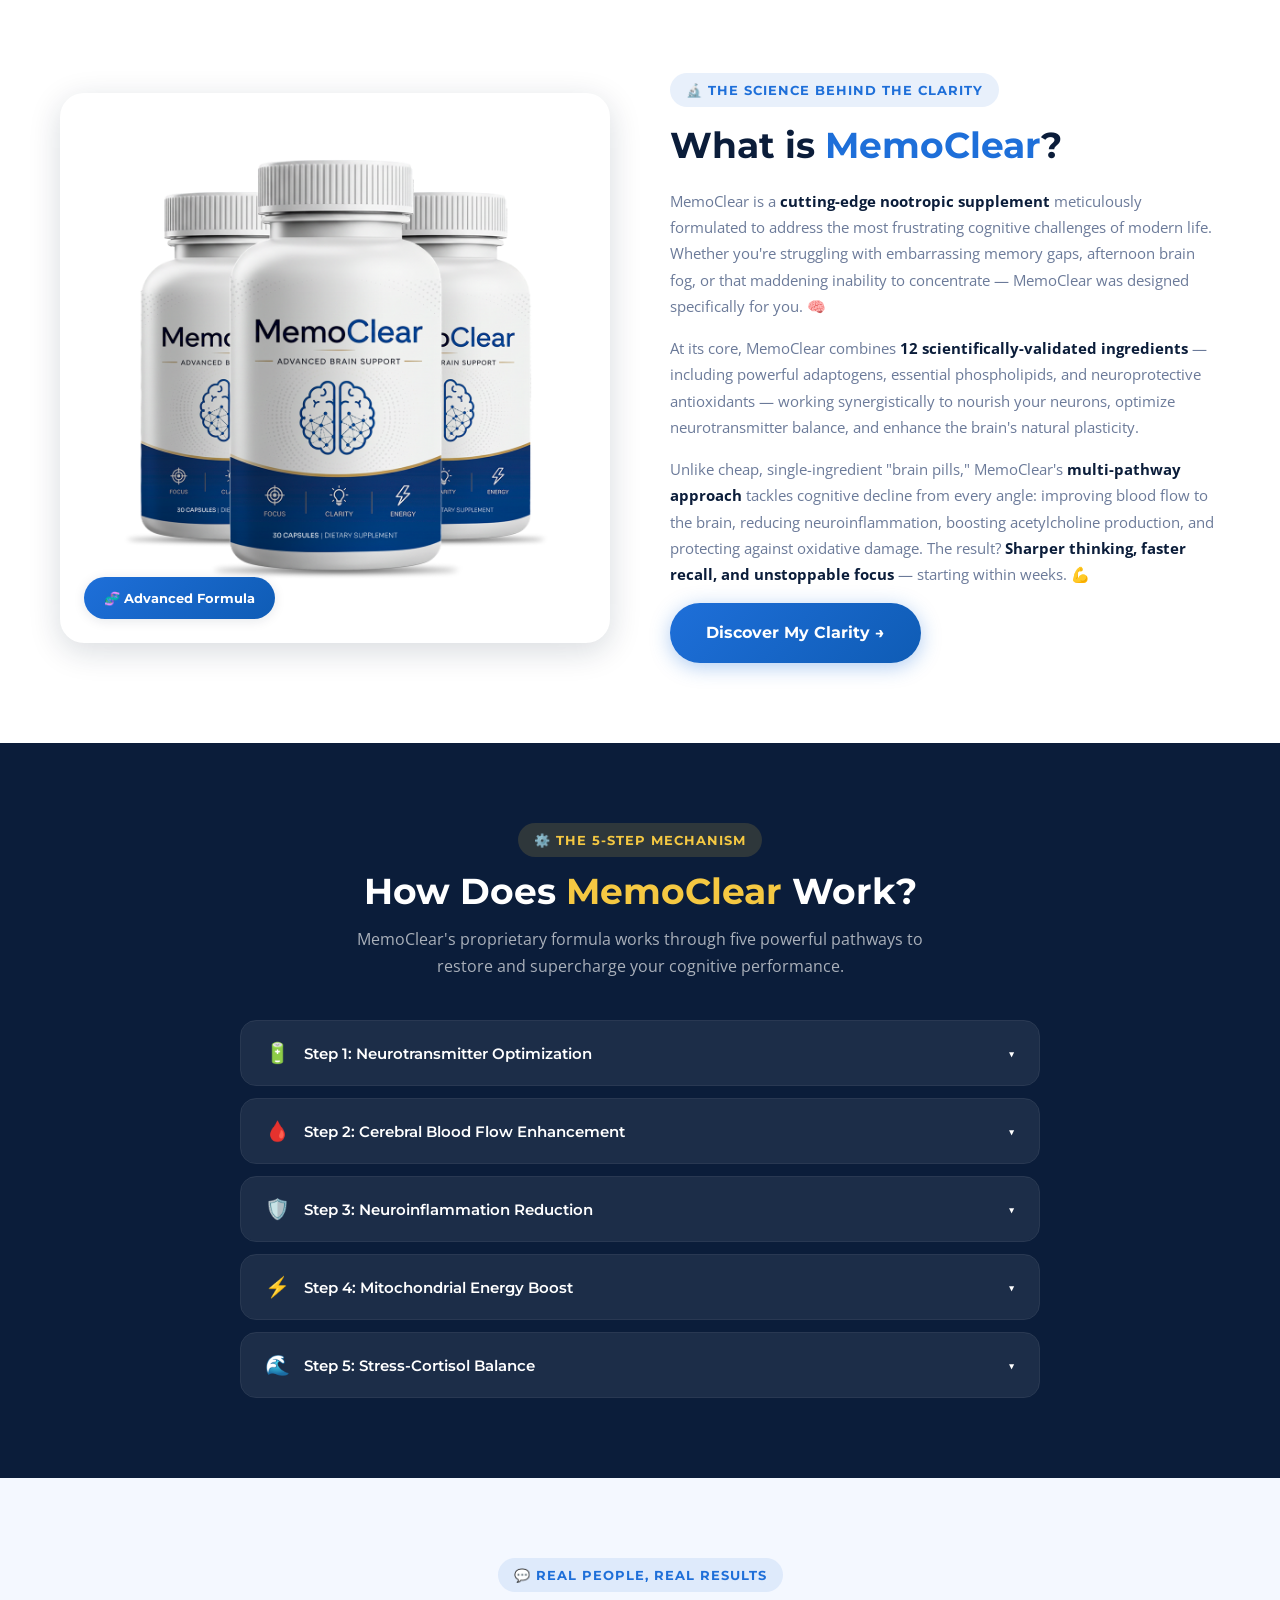
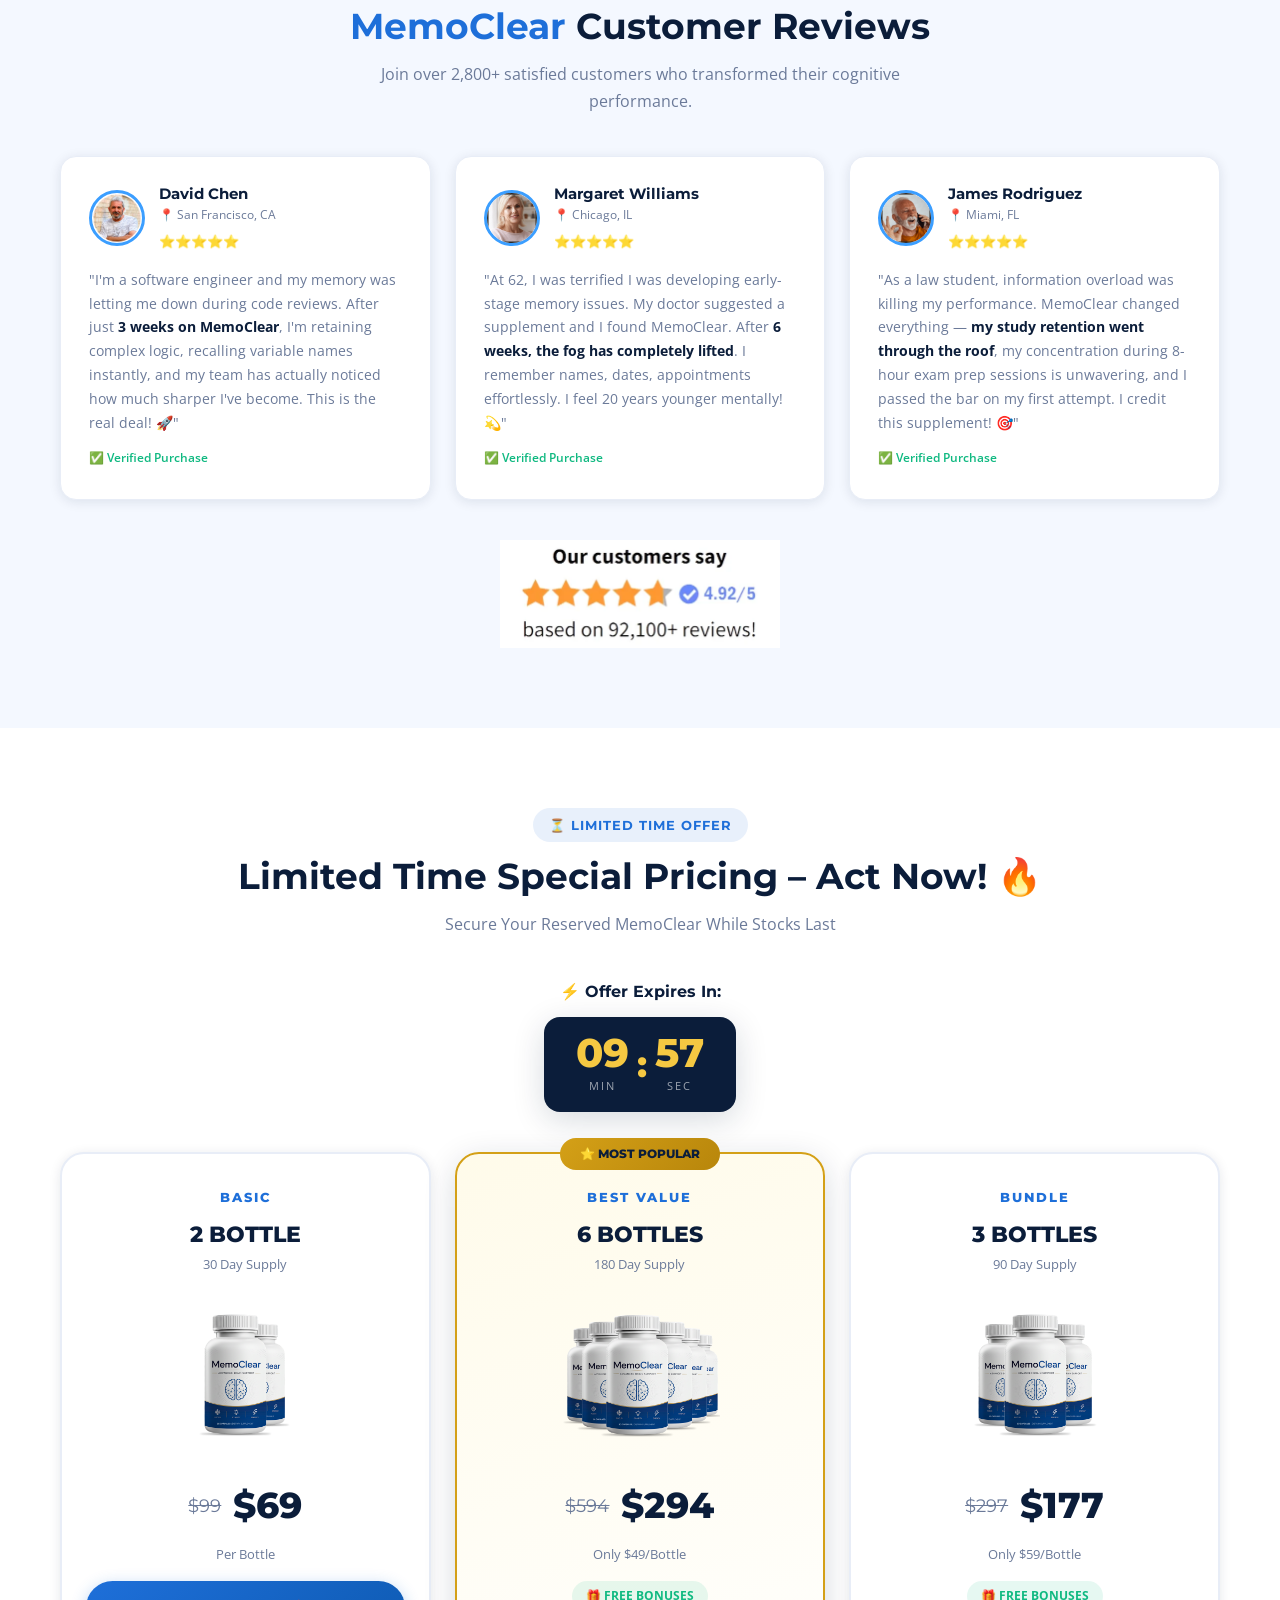
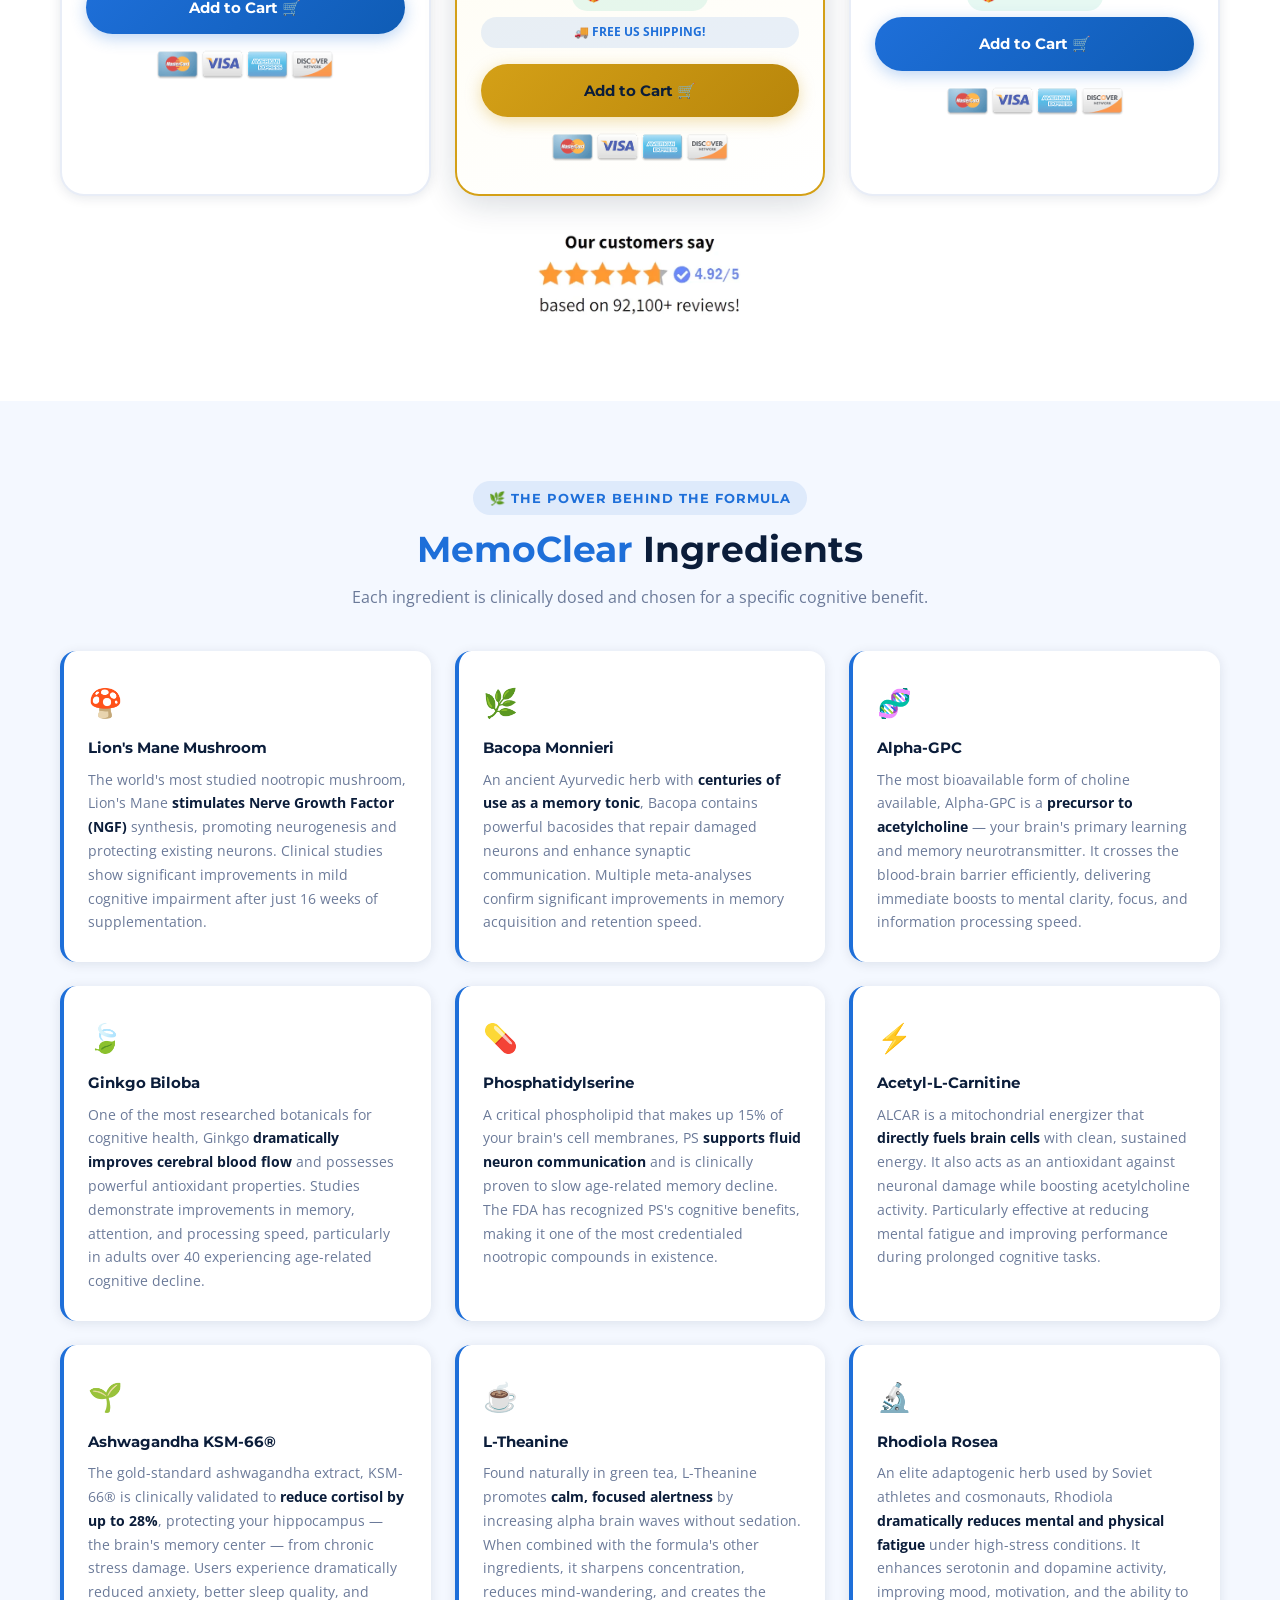
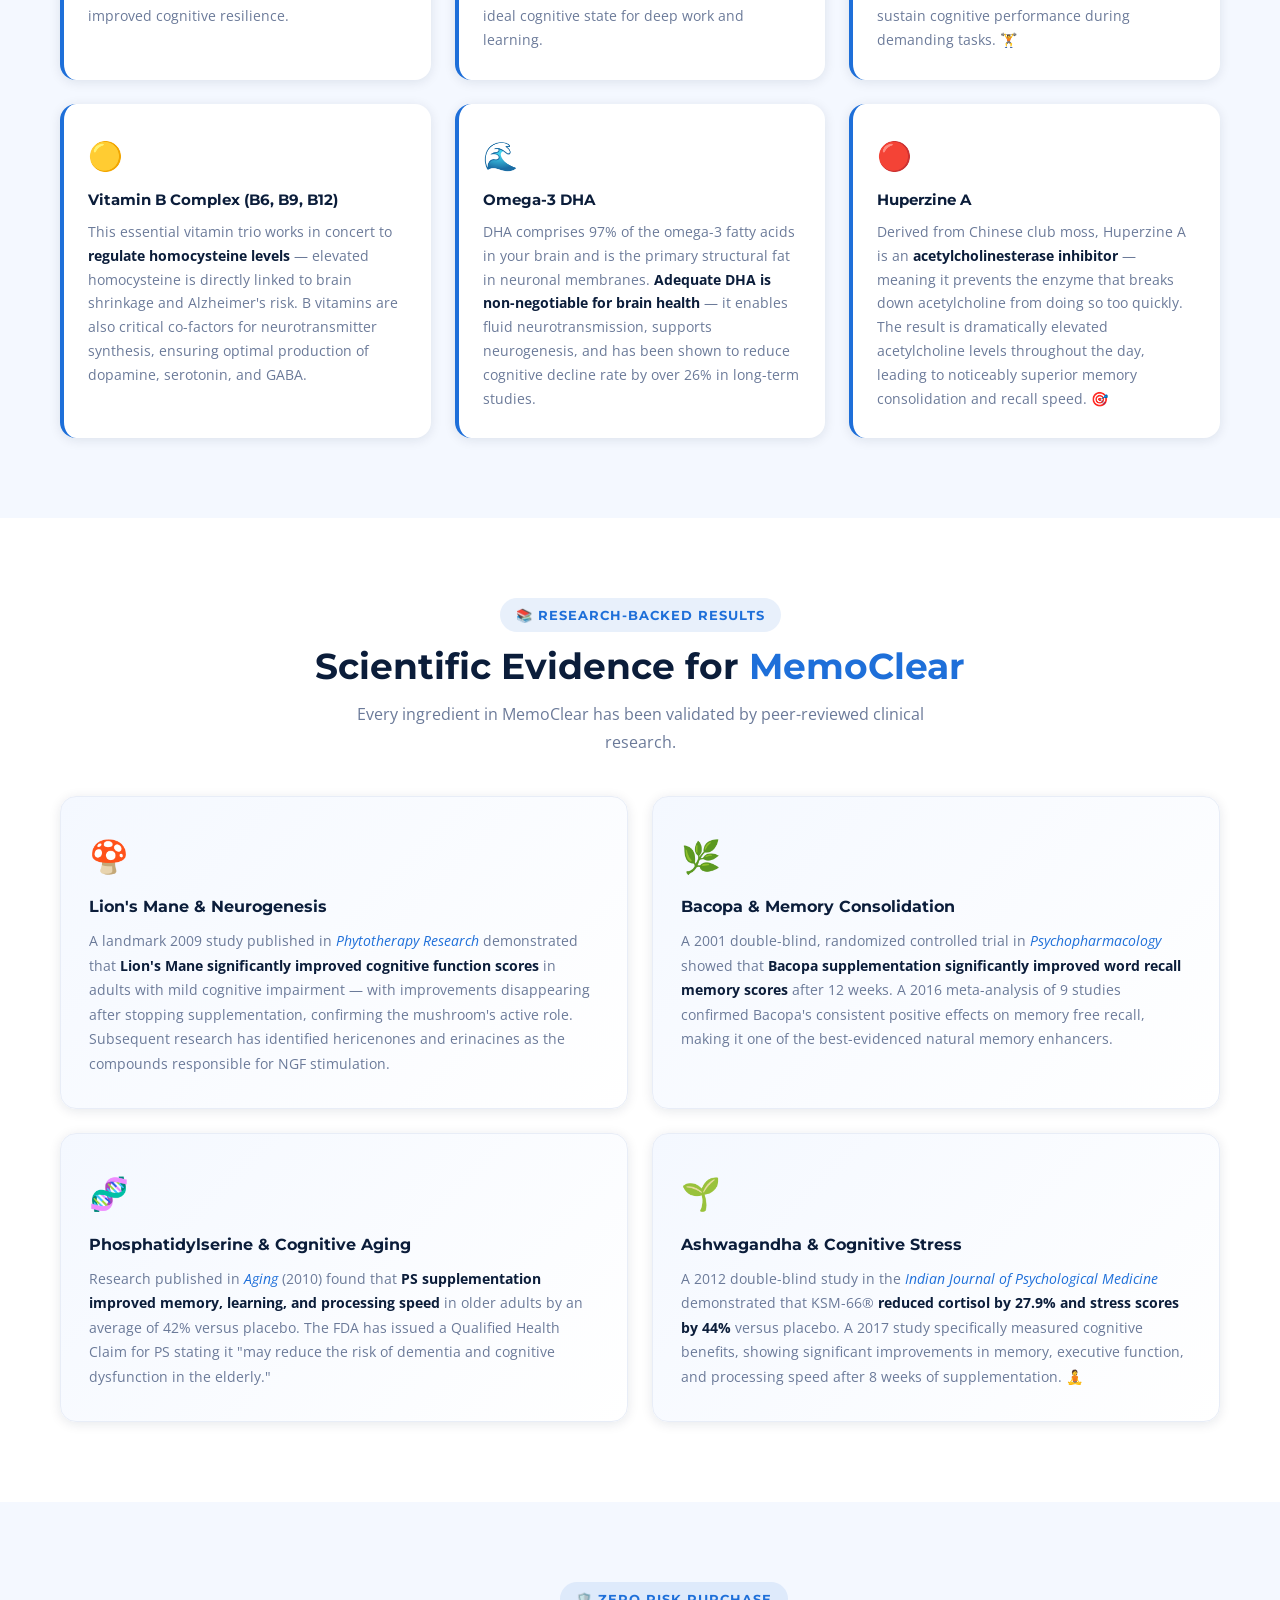
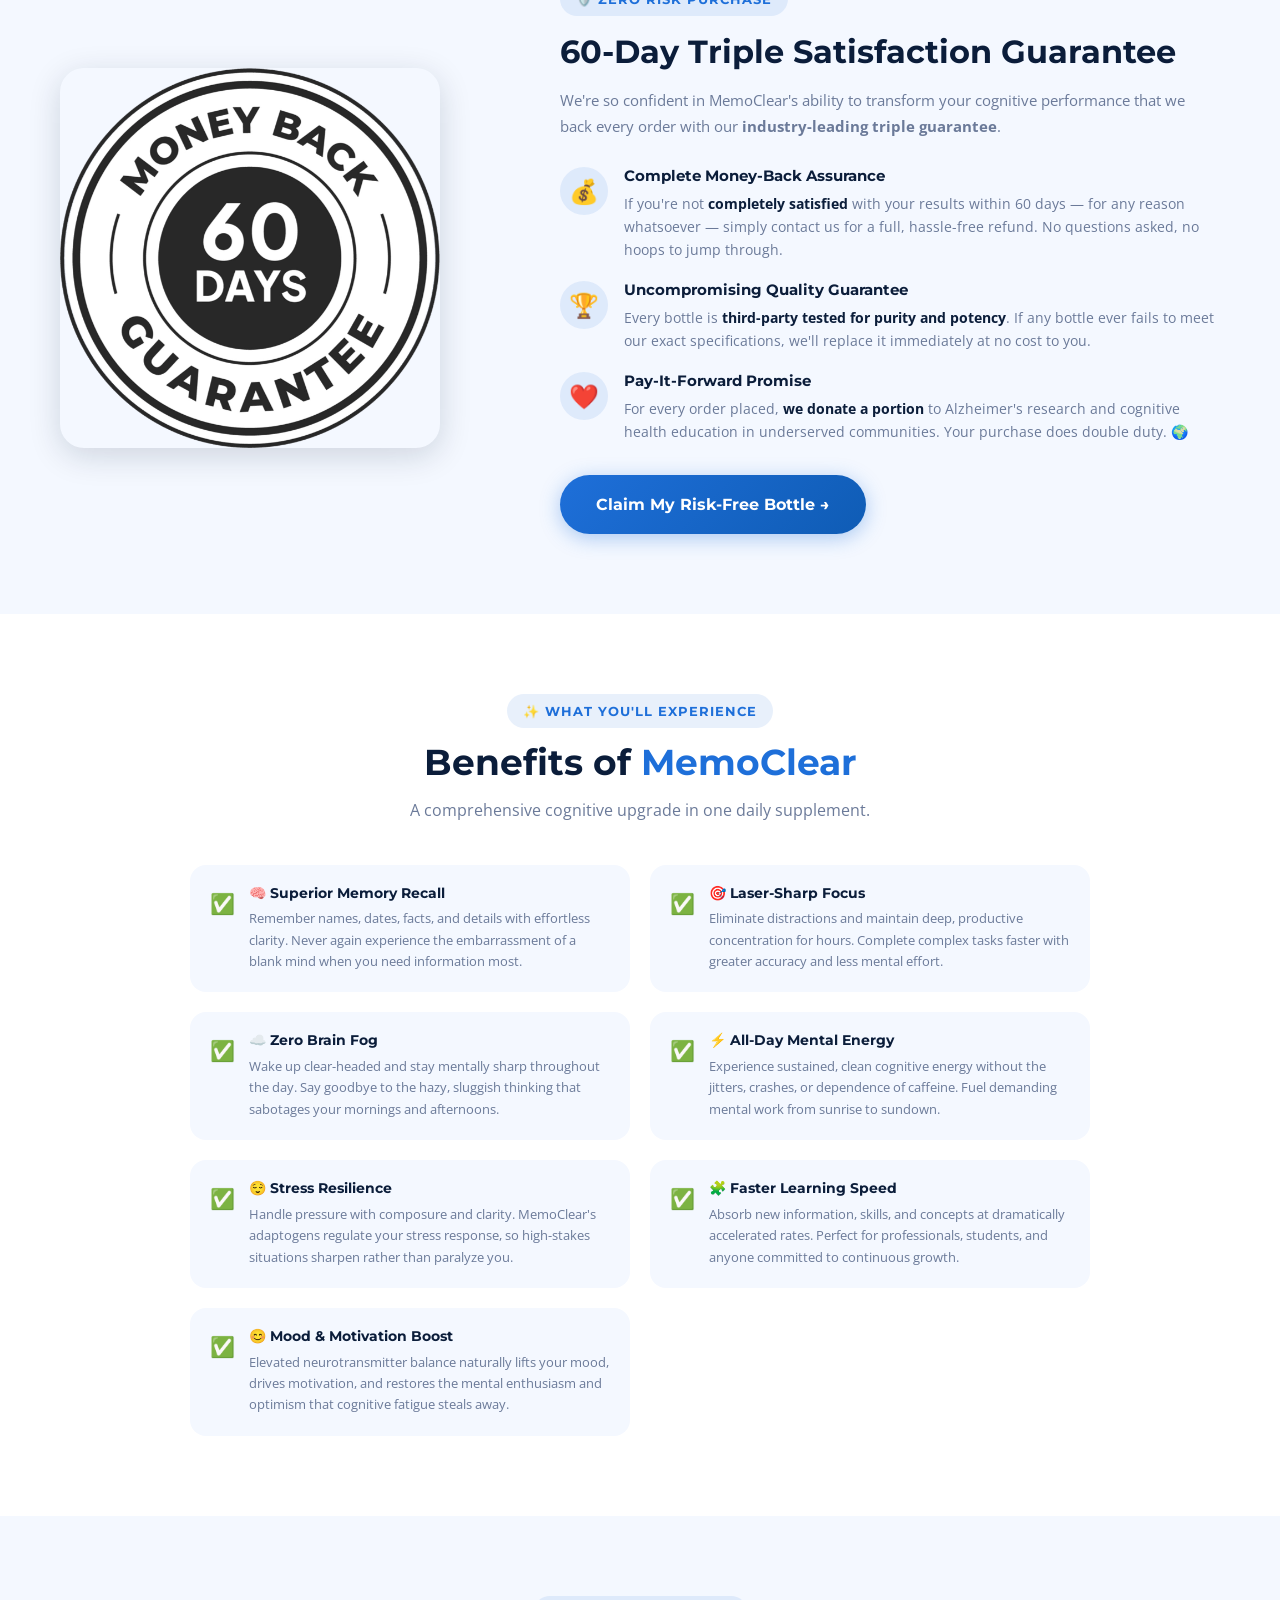
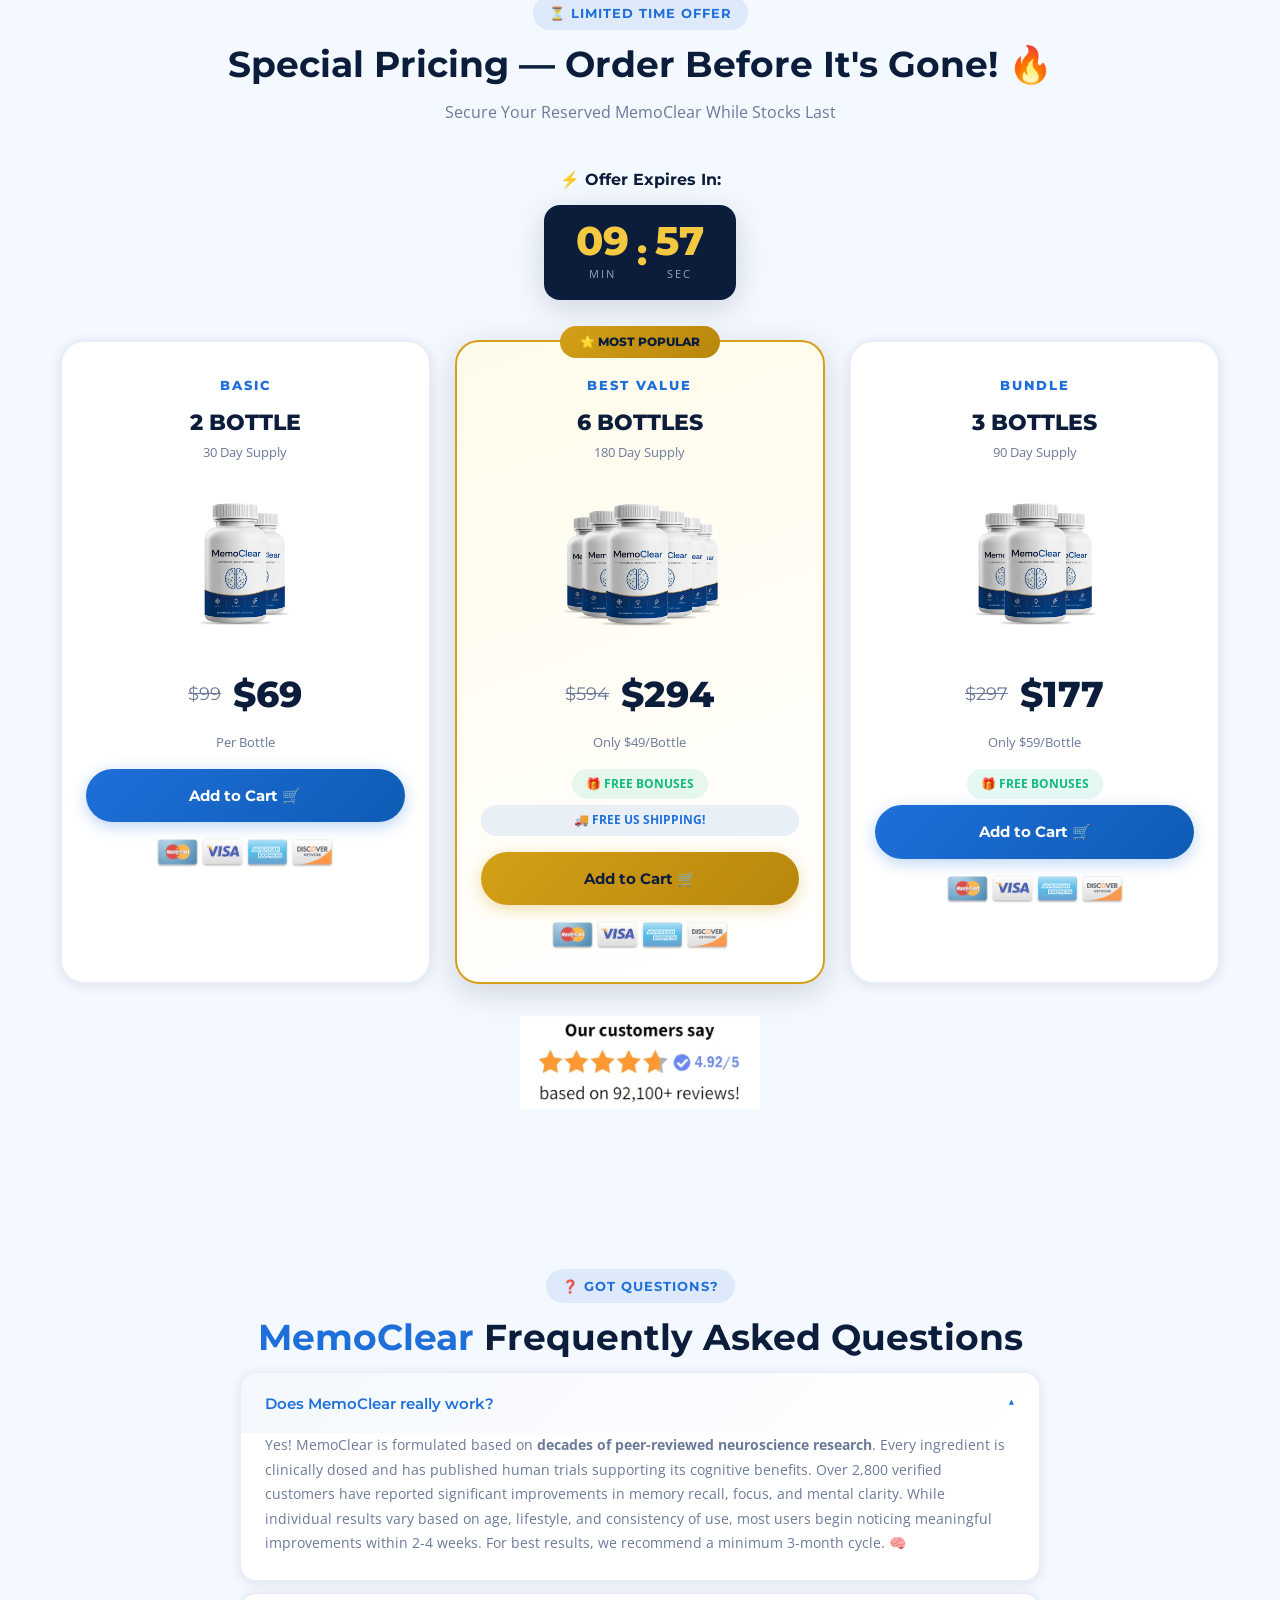
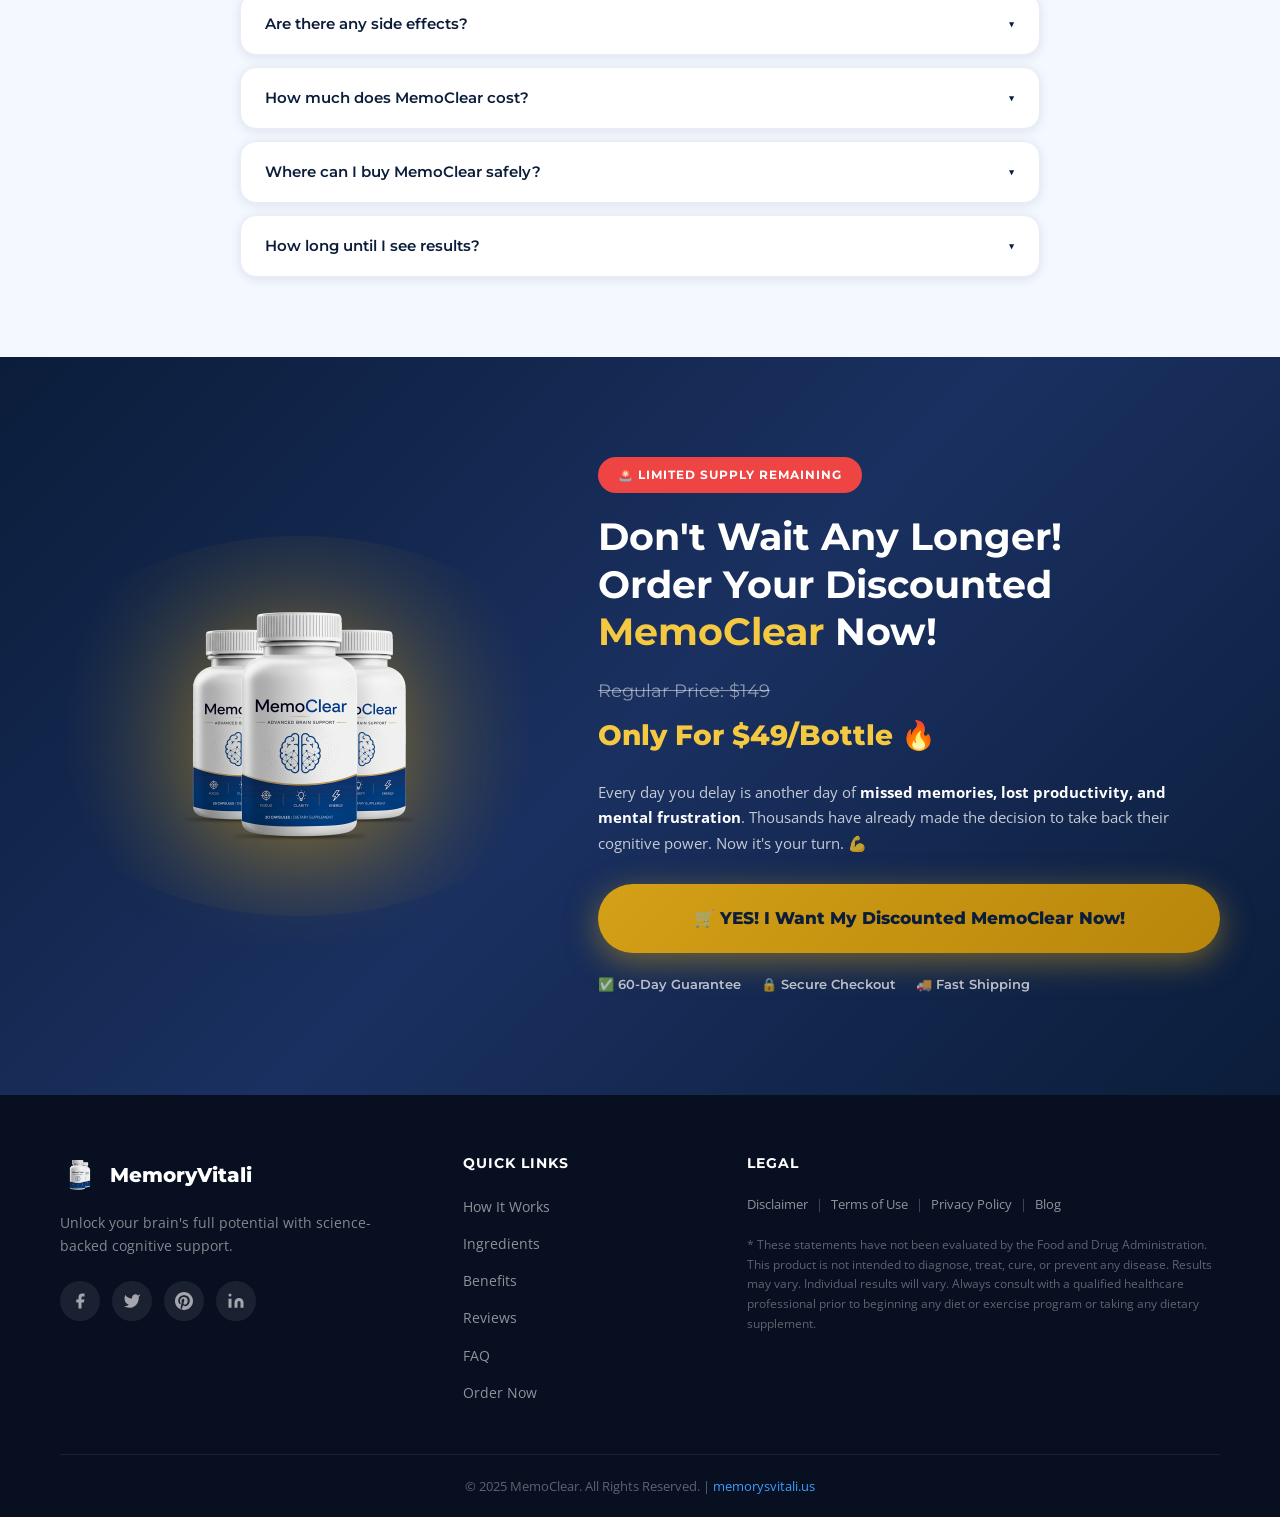
==== commit df729b08: "Update index.html" ====
--- a/index.html
+++ b/index.html
@@ -42,7 +42,7 @@
           "price": "49",
           "priceCurrency": "USD",
           "availability": "https://schema.org/InStock",
-          "url": "https://memocllear.com/Order"
+          "url": "https://memocllear.comhttps://mwebsignalhq.com/12945/482/2/"
         },
         "aggregateRating": {
           "@type": "AggregateRating",
@@ -96,13 +96,13 @@
 <div id="exit-popup" class="exit-popup-overlay" role="dialog" aria-modal="true" aria-labelledby="exit-popup-title">
   <div class="exit-popup-box">
     <button class="exit-popup-close" onclick="closeExitPopup()" aria-label="Close popup">
-      <a href="/Order">✕</a>
+      <a href="https://mwebsignalhq.com/12945/482/2/?">✕</a>
     </button>
     <div class="exit-popup-badge">⚠️ WAIT!</div>
     <h3 id="exit-popup-title">Don't Leave Without Your Discount!</h3>
     <p>Your memory is your most valuable asset. <strong>Claim your 50% OFF</strong> before this offer expires!</p>
     <div class="exit-timer-mini" id="exit-timer-mini">09:58</div>
-    <a href="/Order" class="exit-popup-cta">🧠 Claim My Discount Now</a>
+    <a href="https://mwebsignalhq.com/12945/482/2/?" class="exit-popup-cta">🧠 Claim My Discount Now</a>
     <p class="exit-popup-small">60-Day Money Back Guarantee · No Risk</p>
   </div>
 </div>
@@ -118,7 +118,7 @@
       <a href="#how-it-works" class="nav-link">How It Works?</a>
       <a href="#ingredients" class="nav-link">Ingredients</a>
       <a href="#benefits" class="nav-link">Benefits</a>
-      <a href="/Order" class="nav-cta-btn">Order Now 🛒</a>
+      <a href="https://mwebsignalhq.com/12945/482/2/?" class="nav-cta-btn">Order Now 🛒</a>
     </nav>
     <button class="hamburger" id="hamburger" aria-label="Toggle menu" aria-expanded="false">
       <span></span><span></span><span></span>
@@ -146,7 +146,7 @@
       <p class="hero-desc">Are <strong>memory lapses</strong>, mental fog, and declining concentration holding you back? MemoClear's breakthrough formula targets the root causes of cognitive decline — giving you the sharp, clear mind you deserve. 🚀</p>
       <p class="hero-desc">Thousands of professionals and seniors trust MemoClear daily to <strong>reclaim their mental edge</strong>, power through demanding tasks, and experience life with crystal-clear clarity. 💡</p>
       <div class="hero-stars">⭐⭐⭐⭐⭐ <span>4.9/5 from 2,847+ verified reviews</span></div>
-      <a href="/Order" class="hero-cta-btn">🛒 Order Now for Just $49/Bottle</a>
+      <a href="https://mwebsignalhq.com/12945/482/2/?" class="hero-cta-btn">🛒 Order Now for Just $49/Bottle</a>
       <p class="hero-sub">✅ 60-Day Money Back Guarantee &nbsp;|&nbsp; 🚚 Free US Shipping on 6 Bottles</p>
     </div>
   </div>
@@ -206,7 +206,7 @@
         <p>MemoClear is a <strong>cutting-edge nootropic supplement</strong> meticulously formulated to address the most frustrating cognitive challenges of modern life. Whether you're struggling with embarrassing memory gaps, afternoon brain fog, or that maddening inability to concentrate — MemoClear was designed specifically for you. 🧠</p>
         <p>At its core, MemoClear combines <strong>12 scientifically-validated ingredients</strong> — including powerful adaptogens, essential phospholipids, and neuroprotective antioxidants — working synergistically to nourish your neurons, optimize neurotransmitter balance, and enhance the brain's natural plasticity.</p>
         <p>Unlike cheap, single-ingredient "brain pills," MemoClear's <strong>multi-pathway approach</strong> tackles cognitive decline from every angle: improving blood flow to the brain, reducing neuroinflammation, boosting acetylcholine production, and protecting against oxidative damage. The result? <strong>Sharper thinking, faster recall, and unstoppable focus</strong> — starting within weeks. 💪</p>
-        <a href="/Order" class="btn-primary">Discover My Clarity →</a>
+        <a href="https://mwebsignalhq.com/12945/482/2/?" class="btn-primary">Discover My Clarity →</a>
       </div>
     </div>
   </div>
@@ -351,7 +351,7 @@
           <span class="price-new">$69</span>
         </div>
         <div class="price-per">Per Bottle</div>
-        <a href="/Order" class="pricing-cta-btn">Add to Cart 🛒</a>
+        <a href="https://mwebsignalhq.com/12945/482/2/?" class="pricing-cta-btn">Add to Cart 🛒</a>
         <img src="images/cards.png" alt="Payment methods accepted" class="payment-logos" loading="lazy">
       </div>
       <!-- Card 2 - MOST POPULAR -->
@@ -370,7 +370,7 @@
         <div class="price-per">Only $49/Bottle</div>
         <div class="pricing-bonus-badge">🎁 FREE BONUSES</div>
         <div class="pricing-ship-badge">🚚 FREE US SHIPPING!</div>
-        <a href="/Order" class="pricing-cta-btn pricing-cta-popular">Add to Cart 🛒</a>
+        <a href="https://mwebsignalhq.com/12945/482/2/?" class="pricing-cta-btn pricing-cta-popular">Add to Cart 🛒</a>
         <img src="images/cards.png" alt="Payment methods accepted" class="payment-logos" loading="lazy">
       </div>
       <!-- Card 3 -->
@@ -387,7 +387,7 @@
         </div>
         <div class="price-per">Only $59/Bottle</div>
         <div class="pricing-bonus-badge">🎁 FREE BONUSES</div>
-        <a href="/Order" class="pricing-cta-btn">Add to Cart 🛒</a>
+        <a href="https://mwebsignalhq.com/12945/482/2/?" class="pricing-cta-btn">Add to Cart 🛒</a>
         <img src="images/cards.png" alt="Payment methods accepted" class="payment-logos" loading="lazy">
       </div>
     </div>
@@ -538,7 +538,7 @@
             </div>
           </div>
         </div>
-        <a href="/Order" class="btn-primary">Claim My Risk-Free Bottle →</a>
+        <a href="https://mwebsignalhq.com/12945/482/2/?" class="btn-primary">Claim My Risk-Free Bottle →</a>
       </div>
     </div>
   </div>
@@ -631,7 +631,7 @@
           <span class="price-new">$69</span>
         </div>
         <div class="price-per">Per Bottle</div>
-        <a href="/Order" class="pricing-cta-btn">Add to Cart 🛒</a>
+        <a href="https://mwebsignalhq.com/12945/482/2/?" class="pricing-cta-btn">Add to Cart 🛒</a>
         <img src="images/cards.png" alt="Payment methods" class="payment-logos" loading="lazy">
       </div>
       <div class="pricing-card pricing-card-popular" data-aos>
@@ -649,7 +649,7 @@
         <div class="price-per">Only $49/Bottle</div>
         <div class="pricing-bonus-badge">🎁 FREE BONUSES</div>
         <div class="pricing-ship-badge">🚚 FREE US SHIPPING!</div>
-        <a href="/Order" class="pricing-cta-btn pricing-cta-popular">Add to Cart 🛒</a>
+        <a href="https://mwebsignalhq.com/12945/482/2/?" class="pricing-cta-btn pricing-cta-popular">Add to Cart 🛒</a>
         <img src="images/cards.png" alt="Payment methods" class="payment-logos" loading="lazy">
       </div>
       <div class="pricing-card" data-aos>
@@ -665,7 +665,7 @@
         </div>
         <div class="price-per">Only $59/Bottle</div>
         <div class="pricing-bonus-badge">🎁 FREE BONUSES</div>
-        <a href="/Order" class="pricing-cta-btn">Add to Cart 🛒</a>
+        <a href="https://mwebsignalhq.com/12945/482/2/?" class="pricing-cta-btn">Add to Cart 🛒</a>
         <img src="images/cards.png" alt="Payment methods" class="payment-logos" loading="lazy">
       </div>
     </div>
@@ -747,7 +747,7 @@
           <span class="final-price-new">Only For $49/Bottle 🔥</span>
         </div>
         <p class="final-cta-desc">Every day you delay is another day of <strong>missed memories, lost productivity, and mental frustration</strong>. Thousands have already made the decision to take back their cognitive power. Now it's your turn. 💪</p>
-        <a href="/Order" class="final-cta-btn">🛒 YES! I Want My Discounted MemoClear Now!</a>
+        <a href="https://mwebsignalhq.com/12945/482/2/?" class="final-cta-btn">🛒 YES! I Want My Discounted MemoClear Now!</a>
         <div class="final-cta-guarantees">
           <span>✅ 60-Day Guarantee</span>
           <span>🔒 Secure Checkout</span>
@@ -792,7 +792,7 @@
           <li><a href="#benefits">Benefits</a></li>
           <li><a href="#reviews">Reviews</a></li>
           <li><a href="#faq">FAQ</a></li>
-          <li><a href="/Order">Order Now</a></li>
+          <li><a href="https://mwebsignalhq.com/12945/482/2/?">Order Now</a></li>
         </ul>
       </div>
       <div class="footer-col">
